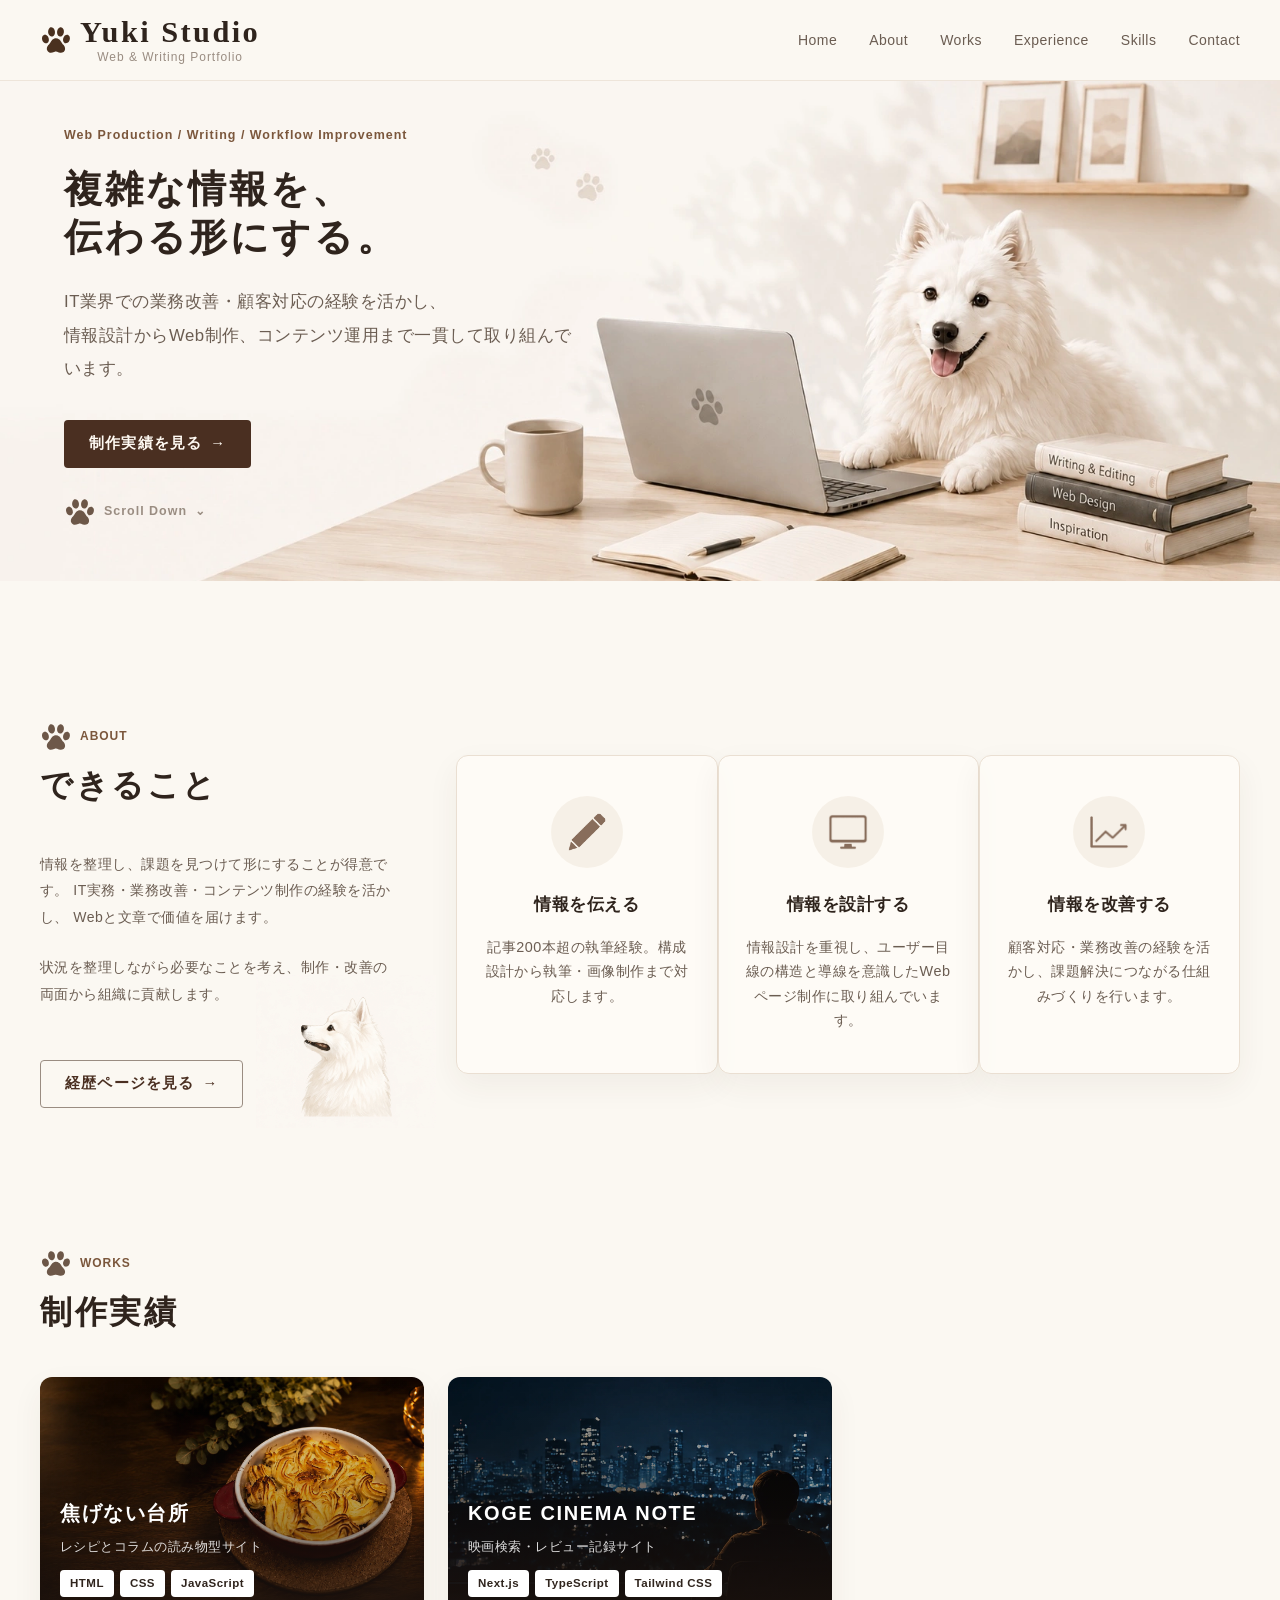
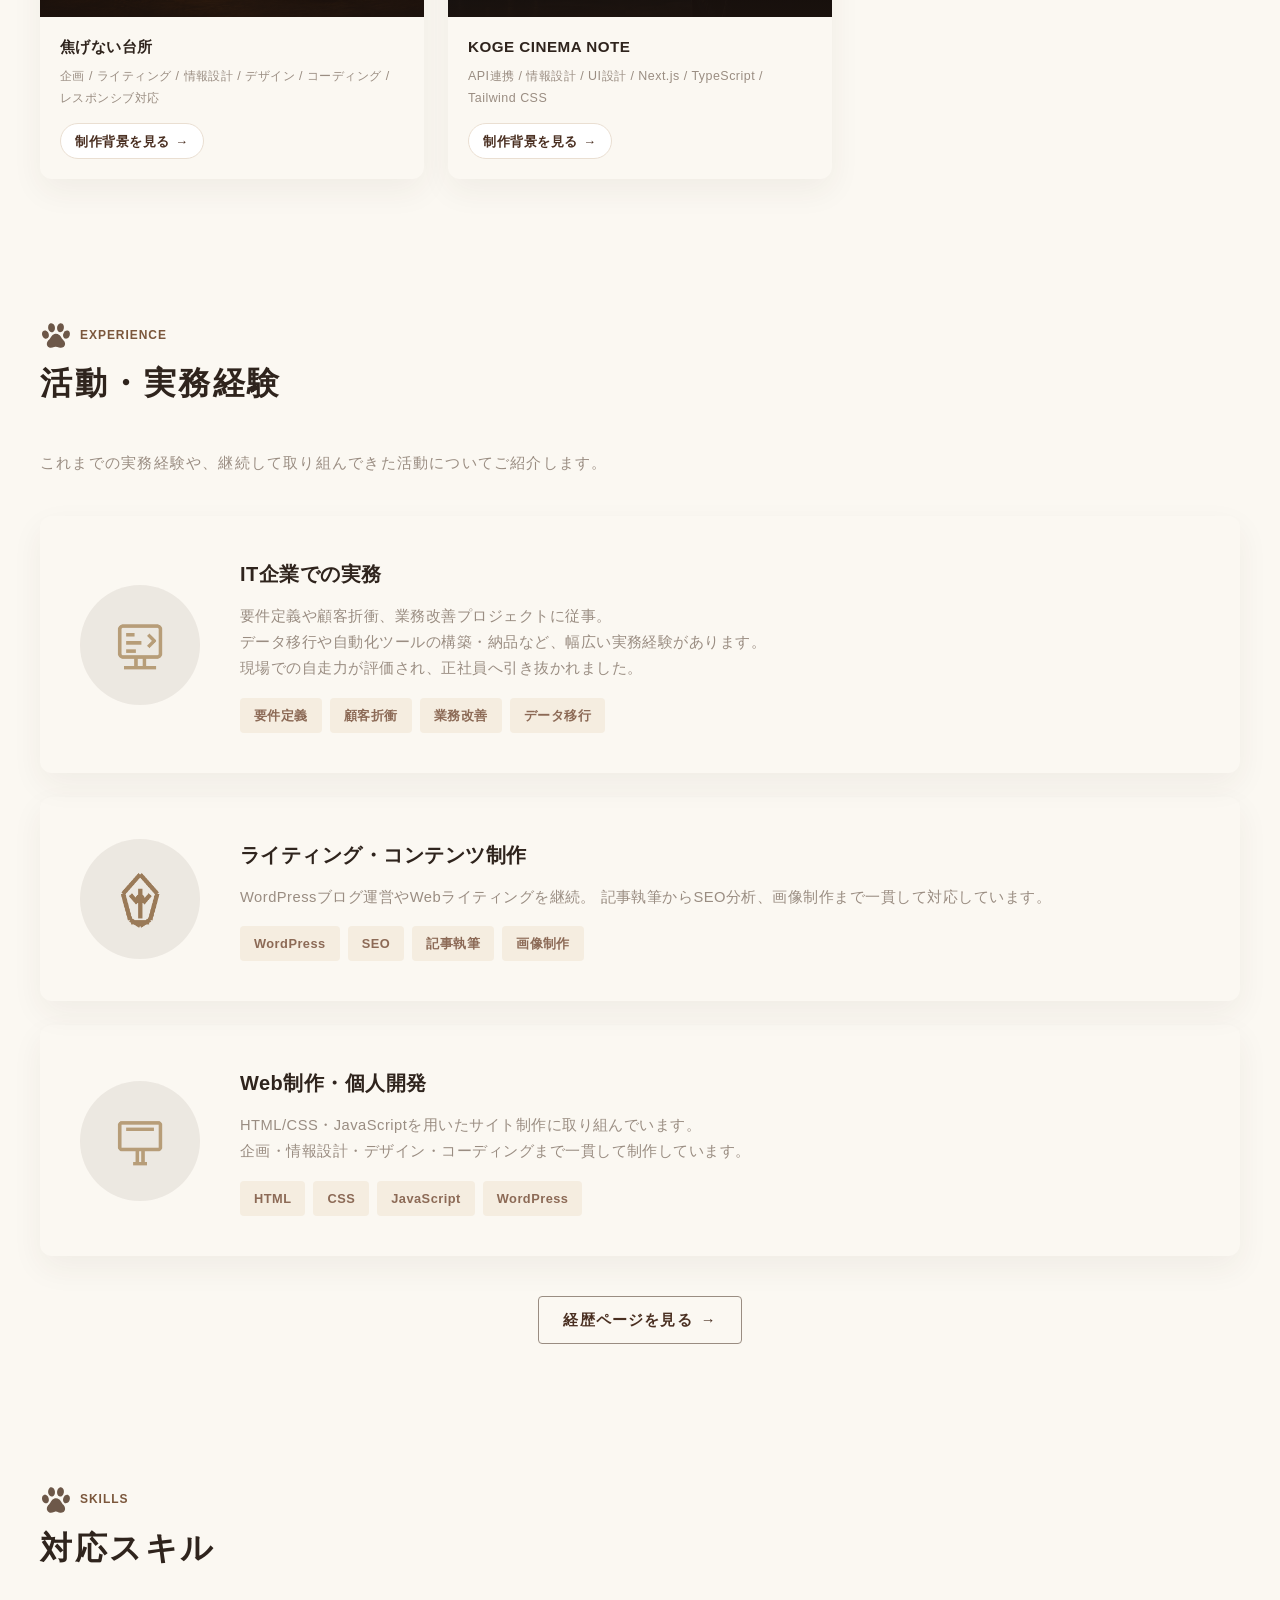
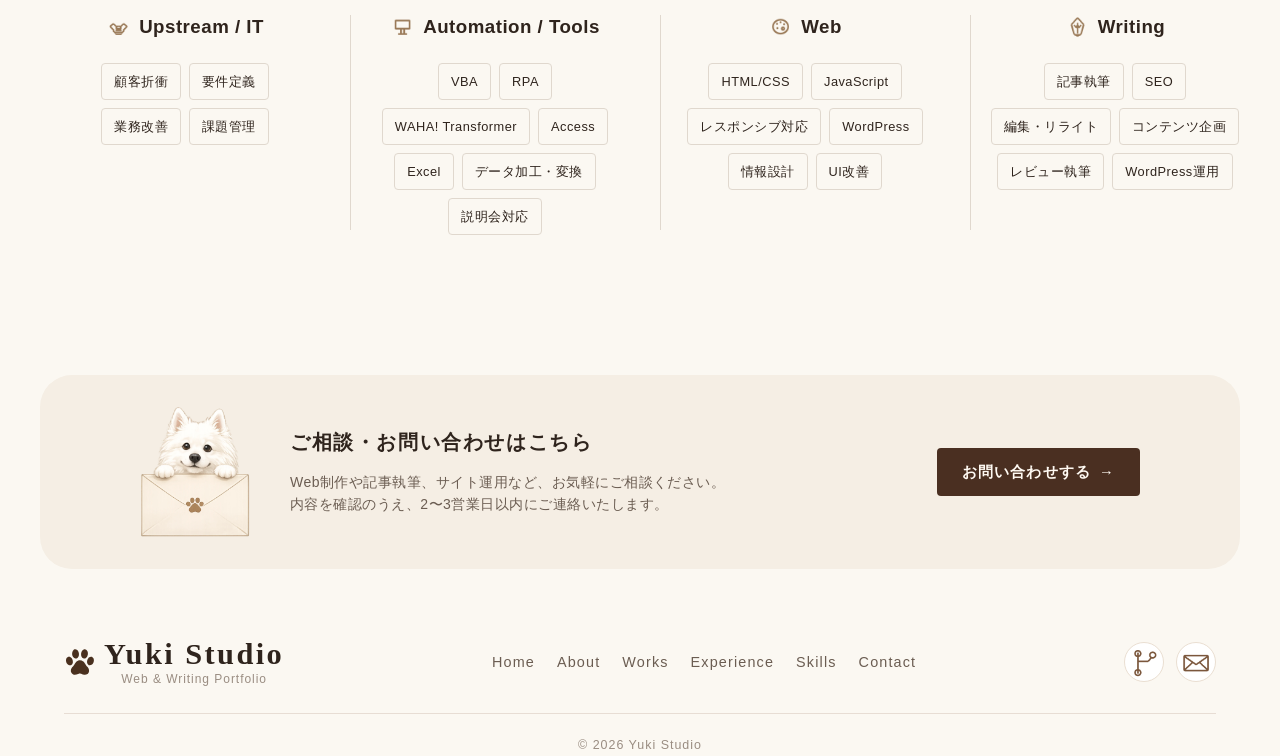
==== index.html @ 74f0d3c4 "Refactor common styles and responsive navigation" ====
<!DOCTYPE html>
<html lang="ja">

<head>
  <meta charset="UTF-8">
  <meta name="viewport" content="width=device-width, initial-scale=1.0">

  <title>Yuki Studio | Web & Writing Portfolio</title>
  <meta name="description" content="Yuki Studioは、IT実務経験を土台に、情報設計・文章作成・Web制作・運用まで対応するポートフォリオサイトです。">

  <link rel="stylesheet" href="css/common.css">
  <link rel="stylesheet" href="css/style.css">
</head>

<body>
  <header class="site-header">
    <div class="header-inner">
      <a href="#home" class="site-logo" aria-label="Yuki Studio トップへ">
        <img src="images/logo-paw.svg" alt="肉球のロゴ" class="logo-mark">
        <span class="logo-text">
          <span class="logo-main">Yuki Studio</span>
          <span class="logo-sub">Web &amp; Writing Portfolio</span>
        </span>
      </a>

      <button class="menu-toggle" type="button" aria-label="メニューを開く" aria-expanded="false" aria-controls="global-nav">
        <span></span>
        <span></span>
        <span></span>
      </button>

      <nav class="global-nav" id="global-nav" aria-label="グローバルナビゲーション">
        <ul class="nav-list">
          <li><a href="#home">Home</a></li>
          <li><a href="#about">About</a></li>
          <li><a href="#works">Works</a></li>
          <li><a href="#experience">Experience</a></li>
          <li><a href="#skills">Skills</a></li>
          <li><a href="#contact">Contact</a></li>
        </ul>
      </nav>
    </div>
  </header>

  <main>
    <section class="hero" id="home">
      <div class="hero-inner">
        <div class="hero-content">
          <p class="hero-label">Web Production / Writing / Workflow Improvement</p>

          <h1 class="hero-title">
            複雑な情報を、<br>
            伝わる形にする。
          </h1>

          <p class="hero-lead">
            IT業界での業務改善・顧客対応の経験を活かし、<br>
            情報設計からWeb制作、コンテンツ運用まで一貫して取り組んでいます。
          </p>

          <div class="hero-actions">
            <a href="#works" class="button button-primary">
              制作実績を見る
              <span aria-hidden="true">→</span>
            </a>
          </div>

          <a href="#about" class="scroll-link">
            <img src="images/logo-paw.svg" alt="" class="section-logo-mark">
            <span>Scroll Down</span>
            <span aria-hidden="true">⌄</span>
          </a>
        </div>

        <div class="hero-visual">
          <img src="images/hero-dog.webp" alt="白い犬とノートパソコン、本、マグカップが並ぶ制作室のイメージ">
        </div>
      </div>
    </section>

    <section class="section about-section" id="about">
      <div class="section-inner about-layout">
        <div class="section-heading">
          <div class="section-title-row">
            <div>
              <p class="section-label">
                <img src="images/logo-paw.svg" alt="" class="section-logo-mark">
                ABOUT
              </p>
              <h2>できること</h2>
            </div>
          </div>

          <p class="section-text">
            情報を整理し、課題を見つけて形にすることが得意です。
            IT実務・業務改善・コンテンツ制作の経験を活かし、
            Webと文章で価値を届けます。
          </p>
          <p class="section-text">
            状況を整理しながら必要なことを考え、制作・改善の両面から組織に貢献します。
          </p>

          <a href="career.html" class="button button-outline">
            経歴ページを見る
            <span aria-hidden="true">→</span>
          </a>

          <div class="about-dog">
            <img src="images/about-dog.webp" alt="白い犬のイラスト">
          </div>
        </div>

        <div class="service-list">
          <article class="service-card">
            <div class="service-icon" aria-hidden="true">
              <img src="images/icon-writing.webp" alt="" width="32" height="32">
            </div>
            <h3>情報を伝える</h3>
            <p>
              記事200本超の執筆経験。構成設計から執筆・画像制作まで対応します。
            </p>
          </article>

          <article class="service-card">
            <div class="service-icon" aria-hidden="true">
              <img src="images/icon-pc.webp" alt="">
            </div>
            <h3>情報を設計する</h3>
            <p>
              情報設計を重視し、ユーザー目線の構造と導線を意識したWebページ制作に取り組んでいます。
            </p>
          </article>

          <article class="service-card">
            <div class="service-icon" aria-hidden="true">
              <img src="images/icon-graph.webp" alt="">
            </div>
            <h3>情報を改善する</h3>
            <p>
              顧客対応・業務改善の経験を活かし、課題解決につながる仕組みづくりを行います。
            </p>
          </article>
        </div>
      </div>
    </section>

    <section class="section works-section" id="works">
      <div class="section-inner">
        <div class="section-title-row">
          <div>
            <p class="section-label">
              <img src="images/logo-paw.svg" alt="" class="section-logo-mark">
              WORKS
            </p>
            <h2>制作実績</h2>
          </div>
        </div>

        <div class="works-list">
          <article class="work-card work-card-featured">
            <a href="https://snow10-hub.github.io/kogenai-kitchen/index.html" class="work-image" target="_blank" rel="noopener noreferrer" aria-label="焦げない台所の公開サイトを見る">
              <img src="images/kogenai-kitchen.webp" alt="焦げない台所のサイト画面" width="640" height="380">
              <div class="work-image-text">
                <p class="work-title-on-image">焦げない台所</p>
                <p>レシピとコラムの読み物型サイト</p>
                <div class="work-tags">
                  <span>HTML</span>
                  <span>CSS</span>
                  <span>JavaScript</span>
                </div>
              </div>
            </a>

            <div class="work-body">
              <h3>焦げない台所</h3>
              <p>
                料理をテーマに、レシピ・コラム・プロフィールまで設計した読み物型サイトです。
                企画、文章作成、情報設計、デザイン、HTML/CSS/JavaScript実装まで一貫して制作しました。
              </p>
              <p class="work-meta">
                企画 / ライティング / 情報設計 / デザイン / コーディング / レスポンシブ対応
              </p>
              <div class="work-links">
                <a href="work-kogenai.html" class="work-link">
                  制作背景を見る
                  <span aria-hidden="true">→</span>
                </a>
              </div>
            </div>
          </article>

          <article class="work-card">
            <a href="https://koge-cinema-note-30aed1x6s-yuki-web-studio.vercel.app/" class="work-image" target="_blank" rel="noopener noreferrer" aria-label="KOGE CINEMA NOTEを見る">
              <img src="images/movie-site.webp" alt="KOGE CINEMA NOTEのサイト画面" width="640" height="380">
              <div class="work-image-text">
                <p class="work-title-on-image">KOGE CINEMA NOTE</p>
                <p>映画検索・レビュー記録サイト</p>
                <div class="work-tags">
                  <span>Next.js</span>
                  <span>TypeScript</span>
                  <span>Tailwind CSS</span>
                </div>
              </div>
            </a>

            <div class="work-body">
              <h3>KOGE CINEMA NOTE</h3>
              <p>
                TMDB APIを利用し、映画検索・詳細表示・お気に入り保存・レビュー記録ができる映画管理サイトです。
                検索体験や作品詳細ページの見やすさを意識し、Next.js / TypeScript / Tailwind CSSで制作しました。
              </p>
              <p class="work-meta">
                API連携 / 情報設計 / UI設計 / Next.js / TypeScript / Tailwind CSS
              </p>
              <div class="work-links">
                <a href="work-cinema.html" class="work-link" target="_blank" rel="noopener noreferrer">
                  制作背景を見る
                  <span aria-hidden="true">→</span>
                </a>
              </div>
            </div>
          </article>
        </div>
      </div>
    </section>

    <section class="section experience-section" id="experience">
      <div class="section-inner">
        <div class="section-title-row">
          <div>
            <p class="section-label">
              <img src="images/logo-paw.svg" alt="" class="section-logo-mark">
              EXPERIENCE
            </p>
            <h2>活動・実務経験</h2>
          </div>
        </div>

        <p class="section-lead">これまでの実務経験や、継続して取り組んできた活動についてご紹介します。</p>

        <div class="experience-list">
          <article class="experience-card">
            <div class="experience-icon-wrap">
              <img src="images/icon-company.webp" alt="IT企業のアイコン" class="experience-icon">
            </div>

            <div class="experience-body">
              <h3>IT企業での実務</h3>
              <p>
                要件定義や顧客折衝、業務改善プロジェクトに従事。<br>
                データ移行や自動化ツールの構築・納品など、幅広い実務経験があります。<br>
                現場での自走力が評価され、正社員へ引き抜かれました。
              </p>
              <div class="experience-tags">
                <span>要件定義</span>
                <span>顧客折衝</span>
                <span>業務改善</span>
                <span>データ移行</span>
              </div>
            </div>
          </article>

          <article class="experience-card">
            <div class="experience-icon-wrap">
              <img src="images/pen-nib-icon.webp" alt="ライティングのアイコン" class="experience-icon">
            </div>

            <div class="experience-body">
              <h3>ライティング・コンテンツ制作</h3>
              <p>
                WordPressブログ運営やWebライティングを継続。
                記事執筆からSEO分析、画像制作まで一貫して対応しています。
              </p>
              <div class="experience-tags">
                <span>WordPress</span>
                <span>SEO</span>
                <span>記事執筆</span>
                <span>画像制作</span>
              </div>
            </div>
          </article>

          <article class="experience-card">
            <div class="experience-icon-wrap">
              <img src="images/pc-icon.webp" alt="PCのアイコン" class="experience-icon">
            </div>

            <div class="experience-body">
              <h3>Web制作・個人開発</h3>
              <p>
                HTML/CSS・JavaScriptを用いたサイト制作に取り組んでいます。<br>
                企画・情報設計・デザイン・コーディングまで一貫して制作しています。
              </p>
              <div class="experience-tags">
                <span>HTML</span>
                <span>CSS</span>
                <span>JavaScript</span>
                <span>WordPress</span>
              </div>
            </div>
          </article>
        </div>

        <div class="experience-link">
          <a href="career.html" class="button button-outline">
            経歴ページを見る
            <span aria-hidden="true">→</span>
          </a>
        </div>
      </div>
    </section>

    <section class="section skills-section" id="skills">
      <div class="section-inner">
        <p class="section-label">
          <img src="images/logo-paw.svg" alt="" class="section-logo-mark">
          SKILLS
        </p>

        <h2>対応スキル</h2>

        <div class="skill-groups">
          <section class="skill-group">
            <h3>
              <img src="images/handshake-icon.webp" alt="" class="skill-group-icon">
              Upstream / IT
            </h3>
            <div class="skill-tags">
              <span>顧客折衝</span>
              <span>要件定義</span>
              <span>業務改善</span>
              <span>課題管理</span>
            </div>
          </section>

          <section class="skill-group">
            <h3>
              <img src="images/it-icon.webp" alt="" class="skill-group-icon">
              Automation / Tools
            </h3>
            <div class="skill-tags">
              <span>VBA</span>
              <span>RPA</span>
              <span>WAHA! Transformer</span>
              <span>Access</span>
              <span>Excel</span>
              <span>データ加工・変換</span>
              <span>説明会対応</span>
            </div>
          </section>

          <section class="skill-group">
            <h3>
              <img src="images/palette-icon.webp" alt="" class="skill-group-icon">
              Web
            </h3>
            <div class="skill-tags">
              <span>HTML/CSS</span>
              <span>JavaScript</span>
              <span>レスポンシブ対応</span>
              <span>WordPress</span>
              <span>情報設計</span>
              <span>UI改善</span>
            </div>
          </section>

          <section class="skill-group">
            <h3>
              <img src="images/pen-nib-icon.webp" alt="" class="skill-group-icon">
              Writing
            </h3>
            <div class="skill-tags">
              <span>記事執筆</span>
              <span>SEO</span>
              <span>編集・リライト</span>
              <span>コンテンツ企画</span>
              <span>レビュー執筆</span>
              <span>WordPress運用</span>
            </div>
          </section>
        </div>
      </div>
    </section>

    <section class="section contact-section" id="contact">
      <div class="section-inner">
        <div class="contact-pill">
          <div class="contact-dog">
            <img src="images/contact-dog.webp" alt="白い犬のイラスト">
          </div>

          <div class="contact-content">
            <div class="contact-text">
              <h2>ご相談・お問い合わせはこちら</h2>
              <p>
                Web制作や記事執筆、サイト運用など、お気軽にご相談ください。<br>
                内容を確認のうえ、2〜3営業日以内にご連絡いたします。
              </p>
            </div>

            <div class="contact-action">
              <a href="contact.html" class="button button-primary">
                お問い合わせする
                <span aria-hidden="true">→</span>
              </a>
            </div>
          </div>
        </div>
      </div>
    </section>
  </main>

  <footer class="site-footer">
    <div class="footer-inner">
      <div class="footer-main">
        <a href="#home" class="site-logo footer-logo" aria-label="Yuki Studio トップへ">
          <img src="images/logo-paw.svg" alt="肉球のロゴ" class="logo-mark">
          <span class="logo-text">
            <span class="logo-main">Yuki Studio</span>
            <span class="logo-sub">Web &amp; Writing Portfolio</span>
          </span>
        </a>

        <nav class="footer-nav" aria-label="フッターナビゲーション">
          <ul>
            <li><a href="#home">Home</a></li>
            <li><a href="#about">About</a></li>
            <li><a href="#works">Works</a></li>
            <li><a href="#experience">Experience</a></li>
            <li><a href="#skills">Skills</a></li>
            <li><a href="contact.html">Contact</a></li>
          </ul>
        </nav>

        <div class="footer-sns" aria-label="SNS・連絡先">
          <a href="https://github.com/snow10-hub" aria-label="GitHub" target="_blank" rel="noopener noreferrer">
            <img src="images/github-repo-icon.webp" alt="GitHub">
          </a>

          <a href="mailto:nishimura064@gmail.com" aria-label="メール">
            <img src="images/mail-icon.webp" alt="メール">
          </a>
        </div>
      </div>

      <div class="footer-copy">
        <p class="copyright">© 2026 Yuki Studio</p>
      </div>
    </div>
  </footer>

  <script src="js/main.js"></script>
</body>

</html>
---- css/common.css ----
/* =========================
  common.css
  Base / Variables / Header / Footer / Components
========================= */

/* ---------- CSS Variables ---------- */
:root {
    color-scheme: light;

    /* Colors */
    --color-bg: #fbf8f2;
    --color-bg-soft: #f5eee4;
    --color-surface: #ffffff;

    --color-text: #2f241d;
    --color-text-soft: #6b5d52;
    --color-text-light: #9a8d82;

    --color-main: #7b573c;
    --color-main-dark: #4a2f21;
    --color-accent: #9a7a58;

    --color-border: #eadfd2;
    --color-shadow: rgba(72, 48, 32, 0.08);

    /* Layout */
    --container-width: 1200px;
    --page-padding-pc: 24px;
    --page-padding-tablet: 32px;
    --page-padding-sp: 16px;

    /* Spacing */
    --section-space-pc: 70px;
    --section-space-sp: 64px;

    --space-xs: 8px;
    --space-sm: 12px;
    --space-md: 16px;
    --space-lg: 24px;
    --space-xl: 32px;
    --space-2xl: 48px;
    --space-3xl: 64px;

    --block-space: 22px;
    --grid-gap: 24px;
    --card-padding: 28px;

    /* Radius */
    --radius-sm: 12px;
    --radius-md: 20px;
    --radius-lg: 32px;
    --radius-pill: 999px;

    /* Typography */
    --font-base: "Hiragino Sans", "Yu Gothic", "YuGothic", "Noto Sans JP", sans-serif;
    --font-logo: "Hiragino Mincho ProN", "Yu Mincho", "YuMincho", "Noto Serif JP", serif;
    --font-en: Georgia, "Times New Roman", serif;

    --text-xs: 0.75rem;
    --text-sm: 0.875rem;
    --text-base: 1rem;
    --text-md: 1.05rem;
    --text-lg: 1.25rem;
    --text-xl: 1.5rem;
    --text-2xl: 2rem;
    --text-3xl: 2.6rem;

    --line-height-base: 1.8;
    --line-height-heading: 1.4;

    --tracking-wide: 0.08em;

    /* Effects */
    --shadow-soft: 0 18px 48px var(--color-shadow);
    --shadow-card: 0 12px 32px rgba(72, 48, 32, 0.06);
    --transition: 0.25s ease;

    /* Header */
    --header-height: 80px;
    --nav-gap: var(--space-xl);
    --header-blur: blur(14px);
}

/* ---------- Reset / Base ---------- */
*,
*::before,
*::after {
    box-sizing: border-box;
}

html {
    scroll-behavior: smooth;
    background: var(--color-bg);
}

body {
    margin: 0;
    min-width: 320px;
    background: var(--color-bg);
    color: var(--color-text);
    font-family: var(--font-base);
    font-size: var(--text-base);
    line-height: var(--line-height-base);
    letter-spacing: 0.03em;
    -webkit-text-size-adjust: 100%;
}

::selection {
    background: #e8d2bd;
    color: var(--color-text);
}

img,
svg {
    max-width: 100%;
    height: auto;
    vertical-align: bottom;
}

img {
    display: block;
}

a {
    color: inherit;
    text-decoration: none;
}

button,
input,
textarea,
select {
    font: inherit;
    color: inherit;
}

ul,
ol {
    margin: 0;
    padding: 0;
}

li {
    list-style: none;
}

p,
h1,
h2,
h3,
h4,
h5,
h6 {
    margin: 0;
}

/* ---------- Common Layout ---------- */
.site-header,
.section,
.site-footer {
    padding-inline: var(--page-padding-pc);
}

.header-inner,
.section-inner,
.footer-inner {
    width: min(100%, var(--container-width));
    margin-inline: auto;
}

.section {
    padding-block: var(--section-space-pc);
}

.section-title-row {
    display: flex;
    align-items: flex-end;
    justify-content: space-between;
    gap: var(--space-lg);
    margin-bottom: var(--block-space);
}

.section-label {
    display: inline-flex;
    align-items: center;
    gap: var(--space-xs);
    margin-bottom: var(--space-sm);
    color: var(--color-main);
    font-size: var(--text-xs);
    font-weight: 700;
    letter-spacing: var(--tracking-wide);
}

.section h2 {
    margin-bottom: var(--block-space);
    color: var(--color-text);
    font-family: var(--font-logo);
    font-size: clamp(1.4rem, 2.5vw, 2.1rem);
    line-height: 1.3;
    letter-spacing: var(--tracking-wide);
}

.section-text {
    position: relative;
    z-index: 1;
    margin-bottom: var(--space-lg);
    color: var(--color-text-soft);
    font-size: var(--text-sm);
    line-height: 1.9;
}

.section-text+.section-text {
    margin-top: var(--space-md);
}

/* ---------- Buttons / Links ---------- */
.button {
    display: inline-flex;
    align-items: center;
    justify-content: center;
    gap: var(--space-xs);
    min-height: 48px;
    padding-inline: var(--space-lg);
    border: 1px solid transparent;
    border-radius: 4px;
    color: inherit;
    font-size: 0.92rem;
    font-weight: 700;
    letter-spacing: var(--tracking-wide);
    transition:
        transform var(--transition),
        box-shadow var(--transition),
        background-color var(--transition),
        color var(--transition),
        border-color var(--transition);
}

.button:hover {
    transform: translateY(-3px);
}

.button-primary {
    background: var(--color-main-dark);
    color: #fffaf3;
    box-shadow: var(--color-shadow);
}

.button-primary:hover {
    background: var(--color-main);
}

.button-outline {
    border-color: var(--color-text-light);
    background: var(----color-surface);
    color: var(--color-main-dark);
}

.button-outline:hover {
    border-color: var(--color-main);
    background: var(--color-surface);
}

.text-link {
    display: inline-flex;
    align-items: center;
    gap: var(--space-xs);
    color: var(--color-main);
    font-size: var(--text-sm);
    font-weight: 700;
}

.text-link:hover {
    color: var(--color-main-dark);
}

/* ---------- Header ---------- */
.site-header {
    position: sticky;
    top: 0;
    z-index: 100;
    min-height: var(--header-height);
    background: rgba(251, 248, 242, 0.9);
    border-bottom: 1px solid rgba(234, 223, 210, 0.75);
    backdrop-filter: var(--header-blur);
}

.header-inner {
    display: flex;
    align-items: center;
    justify-content: space-between;
    gap: var(--space-xl);
    min-height: var(--header-height);
}

.site-logo {
    display: inline-flex;
    align-items: center;
    flex-shrink: 0;
    gap: var(--space-xs);
}

.logo-mark {
    flex-shrink: 0;
    width: var(--space-xl);
    height: var(--space-xl);
    object-fit: contain;
}

.logo-text {
    display: flex;
    flex-direction: column;
    align-items: center;
    gap: 3px;
    line-height: 1;
}

.logo-main {
    color: var(--color-text);
    font-family: var(--font-logo);
    font-size: 1.9rem;
    font-weight: 700;
    letter-spacing: var(--tracking-wide);
}

.logo-sub {
    color: var(--color-text-light);
    font-family: var(--font-base);
    font-size: var(--text-xs);
    font-weight: 500;
    letter-spacing: var(--tracking-wide);
}

.global-nav {
    display: flex;
    align-items: center;
}

.nav-list {
    display: flex;
    align-items: center;
    gap: var(--nav-gap);
}

.nav-list a {
    position: relative;
    color: var(--color-text-soft);
    font-size: var(--text-sm);
    font-weight: 500;
    transition: color var(--transition);
}

.nav-list a::after {
    content: "";
    position: absolute;
    left: 0;
    bottom: -7px;
    width: 100%;
    height: 2px;
    border-radius: var(--radius-pill);
    background: var(--color-main);
    transform: scaleX(0);
    transform-origin: right;
    transition: transform var(--transition);
}

.nav-list a:hover {
    color: var(--color-main-dark);
}

.nav-list a:hover::after {
    transform: scaleX(1);
    transform-origin: left;
}

.menu-toggle {
    display: none;
}

/* ---------- Footer ---------- */
.footer-inner {
    width: min(100%, var(--container-width));
    margin-inline: auto;
    padding-inline: var(--page-padding-pc);
}

.footer-main {
    display: flex;
    align-items: center;
    justify-content: space-between;
    gap: var(--space-xl);
}

.footer-logo {
    flex-shrink: 0;
}

.footer-nav ul {
    display: flex;
    align-items: center;
    gap: var(--block-space);
}

.footer-nav a {
    color: var(--color-text-soft);
    font-size: 0.9rem;
    font-weight: 400;
    letter-spacing: var(--tracking-wide);
    transition: color var(--transition);
}

.footer-nav a:hover {
    color: var(--color-main-dark);
}

.footer-sns {
    display: flex;
    align-items: center;
    gap: var(--space-sm);
}

.footer-sns a {
    display: grid;
    place-items: center;
    width: 40px;
    height: 40px;
    border: 1px solid var(--color-border);
    border-radius: 50%;
    background: var(--color-surface);
    transition:
        transform var(--transition),
        background-color var(--transition);
}

.footer-sns img {
    width: 40px;
    height: 40px;
    object-fit: contain;
}

.footer-sns a:hover {
    transform: translateY(-2px);
    background: var(--color-bg-soft);
}

.footer-copy {
    margin-top: 28px;
    padding-top: 20px;
    border-top: 1px solid rgba(125, 84, 56, 0.16);
    text-align: center;
}

.copyright {
    color: var(--color-text-light);
    font-size: 0.78rem;
    letter-spacing: var(--tracking-wide);
}

/* ---------- Contact ---------- */
.contact-pill {
    display: flex;
    align-items: center;
    gap: clamp(var(--space-lg), 5vw, 40px);
    padding: var(--space-xl) 100px;
    border-radius: var(--radius-lg);
    background: var(--color-bg-soft);
}

.contact-dog {
    flex-shrink: 0;
    width: 110px;
}

.contact-content {
    display: flex;
    align-items: center;
    flex: 1;
    gap: clamp(var(--space-lg), 4vw, 40px);
}

.contact-text {
    flex: 1;
}

.contact-text h2 {
    margin-bottom: var(--space-md);
    font-size: var(--text-lg);
}

.contact-text p {
    color: var(--color-text-soft);
    font-size: var(--text-sm);
    line-height: 1.6;
}

.contact-action {
    flex-shrink: 0;
}

/* ---------- Utility ---------- */
.visually-hidden {
    position: absolute;
    width: 1px;
    height: 1px;
    margin: -1px;
    padding: 0;
    overflow: hidden;
    clip: rect(0 0 0 0);
    white-space: nowrap;
    border: 0;
}

.section-logo-mark {
    width: 32px;
    height: 32px;
    object-fit: contain;
    flex-shrink: 0;
    opacity: .8;
}

/* ---------- Responsive ---------- */

@media (max-width: 1024px) {
    .contact-pill {
        display: grid;
        grid-template-columns: 180px 1fr;
        gap: calc(var(--space-xl) + 4px);
        padding: var(--space-2xl) calc(var(--space-2xl) + var(--space-xs));
    }

    .contact-dog {
        justify-self: center;
        width: 120px;
    }

    .contact-content {
        display: flex;
        flex-direction: column;
        align-items: flex-start;
        gap: var(--space-lg);
    }

    .contact-action {
        width: 100%;
    }

    .contact-action .button {
        width: 100%;
        max-width: 250px;
    }

    .footer-inner {
        padding: 0 var(--page-padding-tablet);
    }

    .footer-main {
        flex-direction: column;
        align-items: center;
        gap: 24px;
        text-align: center;
    }

    .footer-nav ul {
        justify-content: center;
        flex-wrap: wrap;
        gap: 14px 22px;
    }

    .footer-sns {
        justify-content: center;
    }
}

@media (max-width: 767px) {
    body {
        font-size: 15px;
    }

    .site-header,
    .section,
    .site-footer {
        padding-inline: var(--page-padding-sp);
    }

    .section {
        padding-block: var(--section-space-sp);
    }

    .site-header,
    .header-inner {
        min-height: 60px;
    }

    .header-inner {
        gap: var(--space-md);
    }

    .site-logo {
        gap: var(--space-xs);
    }

    .logo-mark,
    .section-logo-mark {
        width: var(--space-xl);
        height: var(--space-xl);
    }

    .logo-text {
        gap: .2rem;
    }

    .logo-main {
        font-size: 1.6rem;
    }

    .logo-sub {
        font-size: .67rem;
    }

    .menu-toggle {
        position: relative;
        z-index: 1001;
        display: flex;
        flex-direction: column;
        align-items: center;
        justify-content: center;
        gap: 6px;
        width: 40px;
        height: 40px;
        padding: 0;
        border: 1px solid var(--color-border);
        border-radius: 50%;
        background: var(--color-surface);
        cursor: pointer;
    }

    .menu-toggle span {
        display: block;
        width: 15px;
        height: 1px;
        border-radius: var(--radius-pill);
        background: var(--color-main-dark);
        transition:
            transform var(--transition),
            opacity var(--transition);
    }

    .menu-toggle.is-open span:nth-child(1) {
        transform: translateY(7px) rotate(45deg);
    }

    .menu-toggle.is-open span:nth-child(2) {
        opacity: 0;
    }

    .menu-toggle.is-open span:nth-child(3) {
        transform: translateY(-7px) rotate(-45deg);
    }

    .global-nav {
        display: block;
        position: fixed;
        top: calc(60px + var(--space-sm));
        left: var(--page-padding-sp);
        right: var(--page-padding-sp);
        z-index: 1000;
        padding: var(--space-lg);
        border: 1px solid var(--color-border);
        border-radius: var(--radius-md);
        background: rgba(255, 253, 248, 0.96);
        box-shadow: var(--shadow-soft);
        opacity: 0;
        visibility: hidden;
        transform: translateY(-12px);
        transition:
            opacity var(--transition),
            visibility var(--transition),
            transform var(--transition);
    }

    .global-nav.is-open {
        opacity: 1;
        visibility: visible;
        transform: translateY(0);
    }

    .nav-list {
        display: grid;
        width: 100%;
        gap: var(--space-xs);
    }

    .nav-list li {
        width: 100%;
    }

    .nav-list a {
        display: flex;
        align-items: center;
        width: 100%;
        min-height: 48px;
        padding-inline: var(--space-md);
        border-radius: var(--radius-sm);
        color: var(--color-text-soft);
        font-size: 0.95rem;
    }

    .nav-list a::after {
        display: none;
    }

    .nav-list a:hover {
        color: var(--color-main-dark);
        background: var(--color-bg-soft);
    }

    .site-footer {
        padding-top: 36px;
        padding-bottom: var(--space-xl);
    }

    .footer-inner {
        padding-inline: var(--page-padding-sp);
    }

    .footer-main {
        gap: var(--block-space);
    }

    .footer-logo {
        justify-content: center;
    }

    .footer-nav ul {
        gap: var(--space-sm) 18px;
    }

    .footer-nav a {
        font-size: 0.82rem;
    }

    .footer-sns a {
        width: 38px;
        height: 38px;
    }

    .footer-sns img {
        width: 22px;
        height: 22px;
    }

    .contact-pill {
        display: flex;
        flex-direction: column;
        gap: 20px;
        padding: 36px var(--space-lg);
        text-align: center;
    }

    .contact-dog {
        width: 90px;
    }

}
---- css/style.css ----
/* =========================
  Hero
========================= */

.hero {
    padding: 0;
    margin-bottom: var(--section-space-pc);
    width: 100vw;
    margin-left: calc(50% - 50vw);
    margin-right: calc(50% - 50vw);
    position: relative;
}

.hero-inner {
    width: min(100%, var(--container-width));
    margin: 0 auto;
    display: flex;
    align-items: center;
    height: 500px;
    padding: 0 var(--page-padding-pc);
}

.hero-visual {
    position: absolute;
    inset: 0;
}

.hero-visual img {
    width: 100%;
    height: 100%;
    object-fit: cover;
    object-position: right center;
}

.hero-content {
    position: relative;
    z-index: 1;
    width: min(520px, 100%);
}

.hero-content h1 {
    font-size: clamp(1.5rem, 3vw, 3rem);
}

.hero-label {
    margin-bottom: 18px;
    color: var(--color-main);
    font-size: 0.78rem;
    font-weight: 700;
    letter-spacing: var(--tracking-wide);
}

.hero-title {
    color: var(--color-text);
    font-family: var(--font-logo);
    font-size: clamp(2rem, 4vw, 3.5rem);
    font-weight: 700;
    line-height: 1.25;
    letter-spacing: var(--tracking-wide);
}

.hero-lead {
    margin-top: 24px;
    color: var(--color-text-soft);
    font-size: 1.05rem;
    line-height: 2;
}

.hero-actions {
    margin-top: 34px;
}

.scroll-link {
    display: inline-flex;
    align-items: center;
    gap: 8px;
    margin-top: 28px;
    color: var(--color-text-light);
    font-size: 0.78rem;
    font-weight: 700;
    letter-spacing: var(--tracking-wide);
}

.scroll-icon {
    width: 18px;
    height: 18px;
    object-fit: contain;
}

/* =========================
  About
========================= */

.about-layout {
    display: grid;
    /* 💡【大修正】比率を「0.9fr 1.4fr」から「1fr 2.2fr」に変更！
       左の文字エリアをシュッと引き締め、右のカードエリアをドカンと主役にする */
    grid-template-columns: 1fr 2.2fr;
    align-items: center;
    gap: 60px;
    /* 💡左と右の間のすき間を、少しだけ広げて開放感を出す */
}

.section-heading {
    position: relative;
}

.section-text {
    z-index: 3;
}

.section-heading .button {
    position: relative;
    z-index: 2;
    margin-top: 28px;
}

.about-dog {
    z-index: 1;
    pointer-events: none;
    position: absolute;
    bottom: -20px;
    right: -40px;
    width: 180px;
    margin: 0;
}

.service-list {
    display: grid;
    grid-template-columns: repeat(3, 1fr);
    gap: var(--card-gap);
}

.service-card {
    padding: 40px 24px;
    border: 1px solid var(--color-border);
    border-radius: var(--radius-sm);
    background: rgba(255, 253, 248, 0.78);
    box-shadow: var(--shadow-card);
    text-align: center;
}

.service-icon {
    display: grid;
    place-items: center;
    width: 72px;
    height: 72px;
    margin: 0 auto 24px;
    border-radius: 50%;
    background: var(--color-bg-soft);
    opacity: .8;
}

.service-icon img {
    width: 40px;
    height: 40px;
    object-fit: contain;
}

.service-card h3 {
    margin-bottom: 16px;
    color: var(--color-text);
    font-size: 1.05rem;
    line-height: 1.6;
}

.service-card p {
    color: var(--color-text-soft);
    font-size: 0.9rem;
    line-height: 1.7;
    text-align: center;
}

/* =========================
  Works
========================= */
.works-list {
    display: grid;
    /* 💡画像通りの3カラム（3つ並び）の土台を作る */
    grid-template-columns: repeat(3, 1fr);
    gap: 24px;
    /* カード同士のすき間 */
}

.work-card {
    background: var(--color-surface-strong);
    border-radius: var(--radius-sm);
    overflow: hidden;
    box-shadow: var(--shadow-card);
    transition: transform var(--transition), box-shadow var(--transition);
}

/* 💡ホバーした時に、カードが上にふわっと浮き上がるオシャレ演出 */
.work-card:hover {
    transform: translateY(-4px);
    box-shadow: var(--shadow-soft);
}

/* 画像エリア（ここを基準にして文字を画像の上に浮かせる） */
.work-image {
    position: relative;
    display: block;
    width: 100%;
    /* 💡追加 */
    aspect-ratio: 16 / 10;
    /* 画像の比率を綺麗に固定 */
    overflow: hidden;
}

.work-image img {
    width: 100%;
    height: 100%;
    object-fit: cover;
    transition: transform var(--transition);
}

/* 💡ホバーした時に、画像だけが奥にじわっと拡大する高級感のあるエフェクト */
.work-card:hover .work-image img {
    transform: scale(1.04);
}

/* 【最重要】画像の上に載る文字エリア（下から上に暗くなるグラデーション） */
.work-image-text {
    position: absolute;
    inset: 0;
    /* 下側にしっかり暗いマスクを敷いて、白い文字をハッキリ見せる */
    background: linear-gradient(to top,
            rgba(30, 20, 15, 0.85) 0%,
            rgba(30, 20, 15, 0.3) 50%,
            rgba(30, 20, 15, 0) 100%);
    padding: 24px 20px 20px;
    display: flex;
    flex-direction: column;
    justify-content: flex-end;
    /* 文字を画像の「左下」に密着させる */
    color: #ffffff;
}

.work-title-on-image {
    font-size: 1.25rem;
    font-weight: 700;
    letter-spacing: var(--tracking-wide);
    margin-bottom: 4px;
}

.work-image-text p:not(.work-title-on-image) {
    font-size: 0.8rem;
    opacity: 0.85;
    margin-bottom: 12px;
}

/* タグ（HTML / CSS / JavaScript）のスタイリング */
.work-tags {
    display: flex;
    flex-wrap: wrap;
    gap: 6px;
}

.work-tags span {
    background: #ffffff;
    color: var(--color-text);
    font-size: 0.72rem;
    font-weight: 700;
    padding: 3px 10px;
    border-radius: 4px;
}

/* カード下部のテキストエリア（2行のスッキリ配置） */
.work-body {
    padding: 16px 20px 20px;
}

.work-body h3 {
    font-size: 0.95rem;
    color: var(--color-text);
    margin-bottom: 4px;
    font-weight: 700;
}

.work-meta {
    font-size: 0.78rem;
    color: var(--color-text-light);
}

/* 💡デザイン画像には「長い説明文」が載っていないので、
   HTML側の長文をCSSで自動的に非表示にしてデザインを完コピするお守り */
.work-body p:not(.work-meta) {
    display: none;
}

.work-links {
    margin-top: 14px;
}

.work-link {
    display: inline-flex;
    align-items: center;
    justify-content: center;
    gap: 6px;
    min-height: 36px;
    padding: 0 14px;
    border: 1px solid var(--color-border);
    border-radius: var(--radius-pill);
    background: var(--color-surface);
    color: var(--color-main-dark);
    font-size: 0.8rem;
    font-weight: 700;
    letter-spacing: 0.04em;
}

.work-link:hover {
    border-color: var(--color-main);
    background: var(--color-bg-soft);
}

/* =========================
  Experience (活動・実務経験)
========================= */
/* タイトル下のリード文 */
.section-lead {
    font-size: 0.95rem;
    color: var(--color-text-light);
    margin-bottom: 40px;
    /* 見出しとカードの間の心地いい距離 */
    letter-spacing: var(--tracking-wide);
}

.experience-list {
    display: flex;
    flex-direction: column;
    gap: 24px;
    /* カード同士の間隔 */
}

/* カード全体の土台 */
.experience-card {
    background: var(--color-surface-strong);
    border-radius: var(--radius-sm);
    padding: 40px;
    box-shadow: var(--shadow-card);
    display: flex;
    gap: 40px;
    /* 左のアイコンと右の文章の間のすき間 */
    align-items: center;
    /* 縦方向を中央揃えに */
    position: relative;
    /* 右下の肉球の基準点 */
    overflow: hidden;
    transition: transform var(--transition), box-shadow var(--transition);
}

.experience-card:hover {
    transform: translateY(-2px);
    box-shadow: var(--shadow-soft);
}

/* 左側：丸いアイコン背景 */
.experience-icon-wrap {
    width: 120px;
    height: 120px;
    background: var(--color-shadow);
    /* 優しい薄ベージュ */
    border-radius: 50%;
    display: flex;
    align-items: center;
    justify-content: center;
    flex-shrink: 0;
    /* 横幅が絶対に潰れないように固定 */
}

.experience-icon {
    width: 70px;
    height: 70px;
    object-fit: contain;
}

/* 右側：文章エリア */
.experience-body {
    flex: 1;
}

.experience-body h3 {
    font-size: 1.25rem;
    color: var(--color-text);
    font-weight: 700;
    margin-bottom: 12px;
}

.experience-body p {
    font-size: 0.92rem;
    color: var(--color-text-light);
    line-height: 1.75;
    margin-bottom: 16px;
}

/* 下部：デザイン図通りの可愛いタグ */
.experience-tags {
    display: flex;
    flex-wrap: wrap;
    gap: 8px;
}

.experience-tags span {
    background: #f5ede0;
    /* アイコン背景と同じ薄ベージュ */
    color: #8c6a56;
    /* セクションのラベルと同じ上品な茶色 */
    font-size: 0.8rem;
    font-weight: 700;
    padding: 6px 14px;
    border-radius: 4px;
}

.experience-link {
    margin-top: 40px;
    text-align: center;
}

/* =========================
  Skills (対応スキル)
========================= */
/* グループ全体を横並びにする */
.skill-groups {
    display: flex;
    justify-content: space-between;
    gap: 40px;
    margin-top: 40px;
}

.skill-group {
    flex: 1;
    position: relative;
    padding-left: 20px;
}

.skill-group-icon {
    width: 25px;
    height: 25px;
    margin-right: 8px;
    /* アイコンと文字の間のすき間 */
    object-fit: contain;
}

/* 💡【重要】グループの間の「縦線」を引く */
.skill-group:not(:first-child)::before {
    content: "";
    position: absolute;
    left: 0;
    top: 5px;
    bottom: 5px;
    width: 1px;
    background: #e0d8ce;
    /* 薄いグレーのライン */
}

/* グループ見出し */
.skill-group h3 {
    font-weight: 600;
    margin-bottom: 20px;
    display: flex;
    align-items: center;
    justify-content: center;
    color: var(--color-text);
}

/* タグのデザイン */
.skill-tags {
    display: flex;
    justify-content: center;
    flex-wrap: wrap;
    gap: 8px;
}

.skill-tags span {
    font-size: 0.8rem;
    padding: 6px 12px;
    border: 1px solid #e0d8ce;
    /* 薄い枠線 */
    border-radius: 4px;
    color: var(--color-text);
    background: transparent;
}



@media (max-width: 1024px) {

    /* 1. 左右の横並びをやめて、上下2段に切り替える */
    .about-layout {
        grid-template-columns: 1fr;
        gap: 60px;
        /* 💡下のカードエリアとの間に、サモエドがひょっこりする空間を開ける */
    }

    /* 2. 【最重要】文章の間延びを完全に防ぐブロック */
    .section-heading {
        max-width: 400px;
        /* 💡テキストが一番美しく見える横幅にガツンと制限！ */
        margin: 0 auto;
        /* 💡制限したブロックを画面の「真ん中」に上品に寄せる */
        width: 100%;
    }

    /* 3. サモエドの位置をボタンの右下にガチッと永住させる */
    .about-dog {
        right: auto;
        /* PC版の右基準を一度チャラにする（超重要） */
        right: 10px;
        /* 💡ボタン（相談する）のすぐ右横に位置を固定！ */
        bottom: -12px;
        /* 💡命令：ボタンの右下までグッと沈んでひょっこりしなさい */
        width: 160px;
        /* タブレット・スマホの画面に合わせて少しだけ小ぶりに */
    }

    .skill-groups {
        display: flex;
        flex-direction: column;
        gap: 0;
        margin-top: 36px;
    }

    .skill-group {
        padding: 28px 0;
        padding-left: 0;
    }

    .skill-group:not(:first-child)::before {
        display: none;
    }

    .skill-group:not(:last-child) {
        border-bottom: 1px solid #e0d8ce;
    }

    .skill-group h3 {
        justify-content: flex-start;
        margin-bottom: 18px;
    }

    .skill-tags {
        justify-content: flex-start;
    }


}

@media (max-width: 767px) {
    .hero {
        padding: 48px var(--page-padding-sp) 64px;
    }

    .hero-card {
        min-height: 560px;
    }

    .hero-content {
        padding: 40px 24px;
    }

    .hero-content::before {
        inset: 20px 16px;
        border-radius: var(--radius-md);
    }

    .hero-title {
        font-size: 2.4rem;
    }

    .hero-lead {
        margin-top: 20px;
        font-size: 0.98rem;
    }

    .hero-actions {
        margin-top: 28px;
    }

    .section-heading {
        max-width: 360px;
        margin-inline: auto;
    }

    .about-layout {
        gap: 60px;
    }

    .about-dog {
        width: 150px;
        margin-top: 24px;
    }

    .service-list {
        grid-template-columns: 1fr;
        gap: 20px;
    }

    .service-card {
        padding: 24px;
        max-width: 360px;
        margin-inline: auto;
    }


    .service-icon {
        width: 64px;
        height: 64px;
        margin-bottom: 20px;
    }

    .service-icon img {
        width: 28px;
        height: 28px;
    }

    .works-list {
        grid-template-columns: 1fr;
        gap: 24px;
    }

    .work-card {
        width: 100%;
    }

    .work-image {
        aspect-ratio: 16 / 10;
    }

    .work-image-text {
        padding: 22px 18px 18px;
    }

    .work-title-on-image {
        font-size: 1.15rem;
    }

    .work-body {
        padding: 18px 18px 20px;
    }

    .work-meta {
        line-height: 1.8;
    }

    .work-link {
        width: 100%;
        min-height: 42px;
    }

    .experience-card {
        grid-template-columns: 120px 1fr;
        gap: 24px;
    }

    .experience-icon-wrap {
        width: 70px;
        height: 70px;
    }

    .experience-icon {
        width: 40px;
        height: 40px;
    }

    .experience-card p {
        font-weight: 500;
        line-height: 1.9;
        letter-spacing: 0.02em;
    }


}
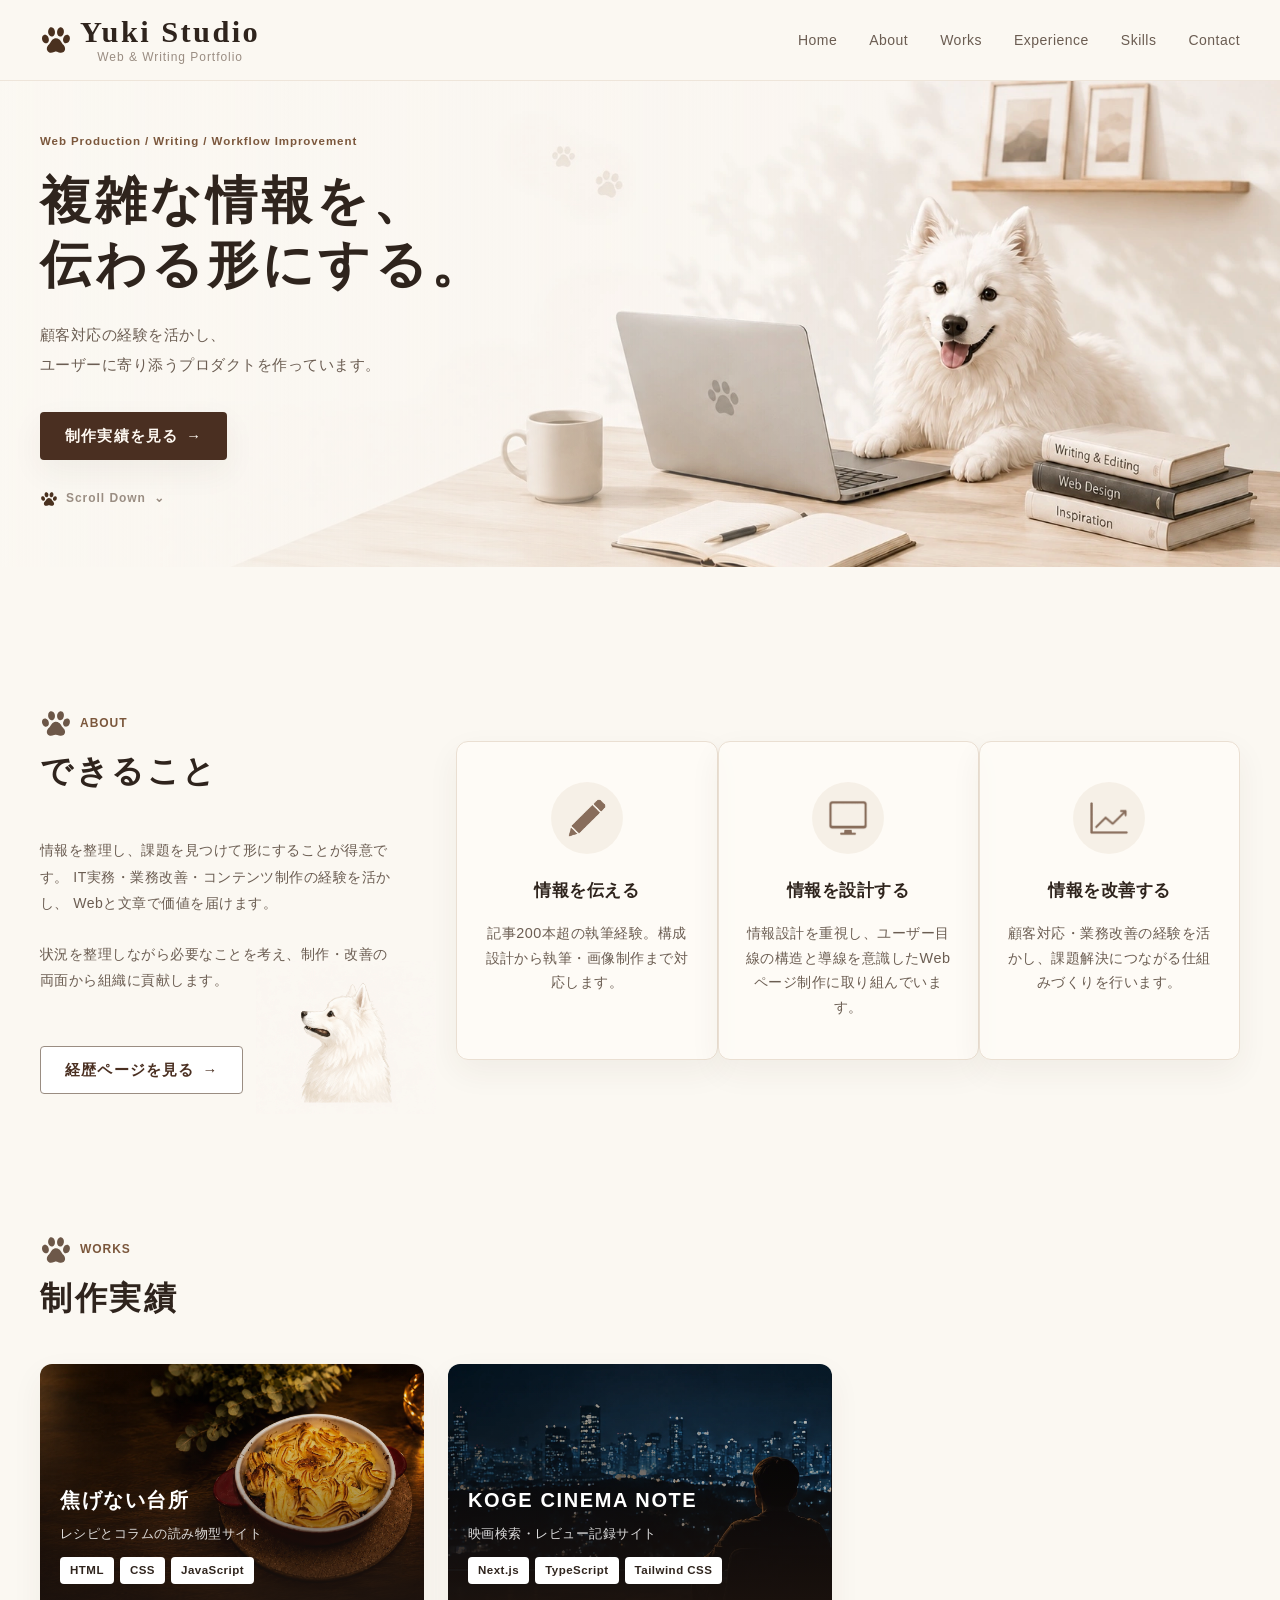
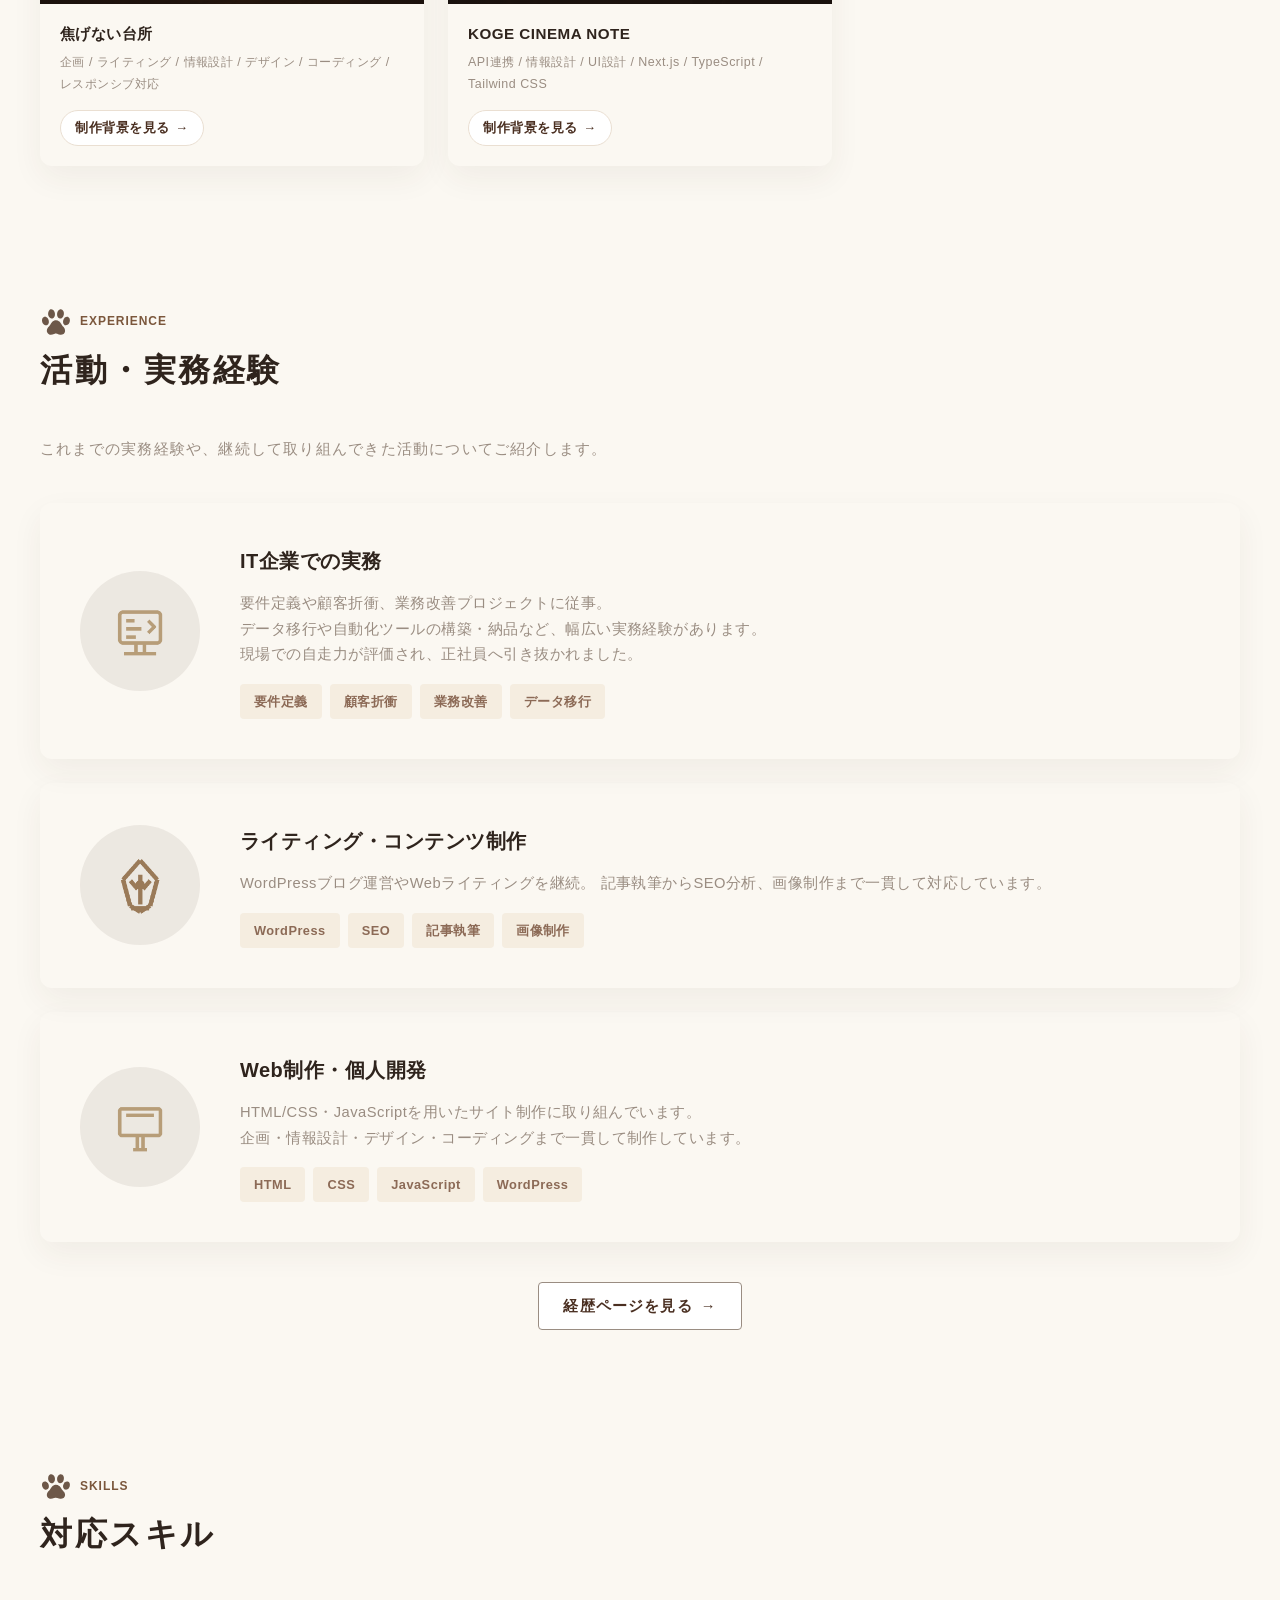
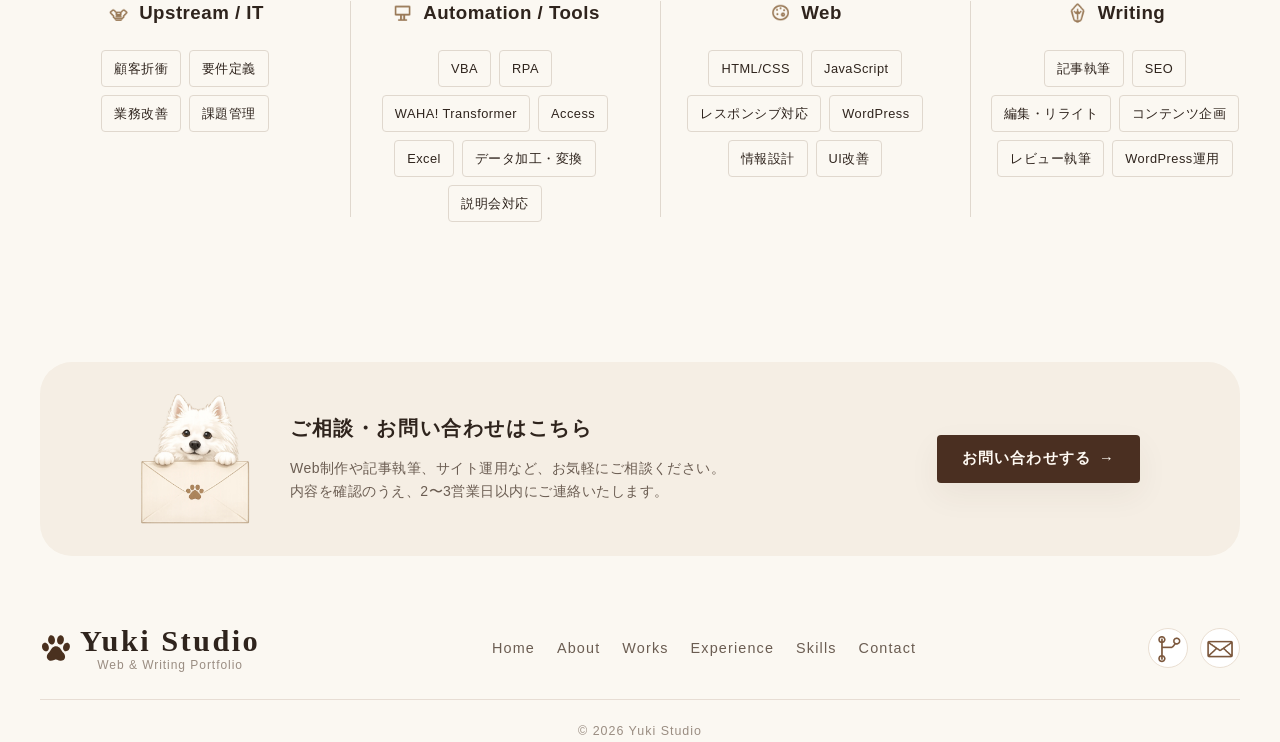
==== commit c168c593: "Update hero section layout" ====
--- a/index.html
+++ b/index.html
@@ -43,40 +43,36 @@
   </header>
 
   <main>
-    <section class="hero" id="home">
-      <div class="hero-inner">
-        <div class="hero-content">
-          <p class="hero-label">Web Production / Writing / Workflow Improvement</p>
-
-          <h1 class="hero-title">
-            複雑な情報を、<br>
-            伝わる形にする。
-          </h1>
-
-          <p class="hero-lead">
-            IT業界での業務改善・顧客対応の経験を活かし、<br>
-            情報設計からWeb制作、コンテンツ運用まで一貫して取り組んでいます。
-          </p>
-
-          <div class="hero-actions">
-            <a href="#works" class="button button-primary">
-              制作実績を見る
-              <span aria-hidden="true">→</span>
-            </a>
-          </div>
-
-          <a href="#about" class="scroll-link">
-            <img src="images/logo-paw.svg" alt="" class="section-logo-mark">
-            <span>Scroll Down</span>
-            <span aria-hidden="true">⌄</span>
-          </a>
-        </div>
-
-        <div class="hero-visual">
-          <img src="images/hero-dog.webp" alt="白い犬とノートパソコン、本、マグカップが並ぶ制作室のイメージ">
-        </div>
-      </div>
-    </section>
+   <section class="hero" id="home">
+  <div class="hero-inner">
+    <div class="hero-content">
+      <p class="hero-label">Web Production / Writing / Workflow Improvement</p>
+
+      <h1 class="hero-title">
+        複雑な情報を、<br>
+        伝わる形にする。
+      </h1>
+
+      <p class="hero-lead">
+        顧客対応の経験を活かし、<br>
+        ユーザーに寄り添うプロダクトを作っています。
+      </p>
+
+      <div class="hero-actions">
+        <a href="#works" class="button button-primary">
+          制作実績を見る
+          <span aria-hidden="true">→</span>
+        </a>
+      </div>
+
+      <a href="#about" class="scroll-link">
+        <img src="images/logo-paw.svg" alt="" class="scroll-icon">
+        <span>Scroll Down</span>
+        <span aria-hidden="true">⌄</span>
+      </a>
+    </div>
+  </div>
+</section>
 
     <section class="section about-section" id="about">
       <div class="section-inner about-layout">
--- a/css/common.css
+++ b/css/common.css
@@ -242,7 +242,7 @@
 .button-primary {
     background: var(--color-main-dark);
     color: #fffaf3;
-    box-shadow: var(--color-shadow);
+    box-shadow: var(--shadow-card);
 }
 
 .button-primary:hover {
@@ -251,7 +251,7 @@
 
 .button-outline {
     border-color: var(--color-text-light);
-    background: var(----color-surface);
+    background: var(--color-surface);
     color: var(--color-main-dark);
 }
 
@@ -380,7 +380,6 @@
 .footer-inner {
     width: min(100%, var(--container-width));
     margin-inline: auto;
-    padding-inline: var(--page-padding-pc);
 }
 
 .footer-main {
--- a/css/style.css
+++ b/css/style.css
@@ -3,33 +3,28 @@
 ========================= */
 
 .hero {
-    padding: 0;
-    margin-bottom: var(--section-space-pc);
+    display: flex;
+    align-items: center;
+    position: relative;
+    overflow: hidden;
     width: 100vw;
+    min-height: clamp(380px, 38vw, 500px);
     margin-left: calc(50% - 50vw);
     margin-right: calc(50% - 50vw);
-    position: relative;
+    margin-bottom: var(--section-space-pc);
+    background:
+        linear-gradient(
+            90deg,
+            rgba(251, 248, 242, 0.98) 0%,
+            rgba(251, 248, 242, 0) 70%
+        ),
+        url("../images/hero-dog.webp") right center / cover no-repeat;
 }
 
 .hero-inner {
-    width: min(100%, var(--container-width));
-    margin: 0 auto;
-    display: flex;
-    align-items: center;
-    height: 500px;
-    padding: 0 var(--page-padding-pc);
-}
-
-.hero-visual {
-    position: absolute;
-    inset: 0;
-}
-
-.hero-visual img {
-    width: 100%;
-    height: 100%;
-    object-fit: cover;
-    object-position: right center;
+    width: min(100%, calc(var(--container-width) + var(--page-padding-pc) * 2));
+    margin-inline: auto;
+    padding-inline: var(--page-padding-pc);
 }
 
 .hero-content {
@@ -38,14 +33,10 @@
     width: min(520px, 100%);
 }
 
-.hero-content h1 {
-    font-size: clamp(1.5rem, 3vw, 3rem);
-}
-
 .hero-label {
-    margin-bottom: 18px;
+    margin-bottom: clamp(var(--space-sm), 1.4vw, 18px);
     color: var(--color-main);
-    font-size: 0.78rem;
+    font-size: clamp(0.72rem, 0.9vw, var(--text-xs));
     font-weight: 700;
     letter-spacing: var(--tracking-wide);
 }
@@ -53,35 +44,37 @@
 .hero-title {
     color: var(--color-text);
     font-family: var(--font-logo);
-    font-size: clamp(2rem, 4vw, 3.5rem);
+    font-size: clamp(var(--text-2xl), 4vw, 3.5rem);
     font-weight: 700;
     line-height: 1.25;
     letter-spacing: var(--tracking-wide);
 }
 
 .hero-lead {
-    margin-top: 24px;
+    margin-top: clamp(18px, 2vw, var(--space-lg));
     color: var(--color-text-soft);
-    font-size: 1.05rem;
+    font-size: clamp(0.9rem, 1.15vw, var(--text-md));
     line-height: 2;
 }
 
 .hero-actions {
-    margin-top: 34px;
+    margin-top: clamp(var(--space-lg), 3vw, var(--space-xl));
 }
 
 .scroll-link {
     display: inline-flex;
     align-items: center;
-    gap: 8px;
-    margin-top: 28px;
+    gap: var(--space-xs);
+    margin-top: clamp(var(--block-space), 2.5vw, 28px);
     color: var(--color-text-light);
-    font-size: 0.78rem;
+    font-size: var(--text-xs);
     font-weight: 700;
     letter-spacing: var(--tracking-wide);
-}
-
-.scroll-icon {
+    text-decoration: none;
+}
+
+.scroll-icon,
+.scroll-link .section-logo-mark {
     width: 18px;
     height: 18px;
     object-fit: contain;
@@ -547,33 +540,13 @@
 
 @media (max-width: 767px) {
     .hero {
-        padding: 48px var(--page-padding-sp) 64px;
-    }
-
-    .hero-card {
-        min-height: 560px;
-    }
-
-    .hero-content {
-        padding: 40px 24px;
-    }
-
-    .hero-content::before {
-        inset: 20px 16px;
-        border-radius: var(--radius-md);
-    }
-
-    .hero-title {
-        font-size: 2.4rem;
-    }
-
-    .hero-lead {
-        margin-top: 20px;
-        font-size: 0.98rem;
-    }
-
-    .hero-actions {
-        margin-top: 28px;
+        background:
+            url("../images/hero-dog-sp.webp") center center / cover no-repeat;
+    }
+
+    .hero-inner {
+        width: min(100%, calc(var(--container-width) + var(--page-padding-sp) * 2));
+        padding-inline: var(--page-padding-sp);
     }
 
     .section-heading {
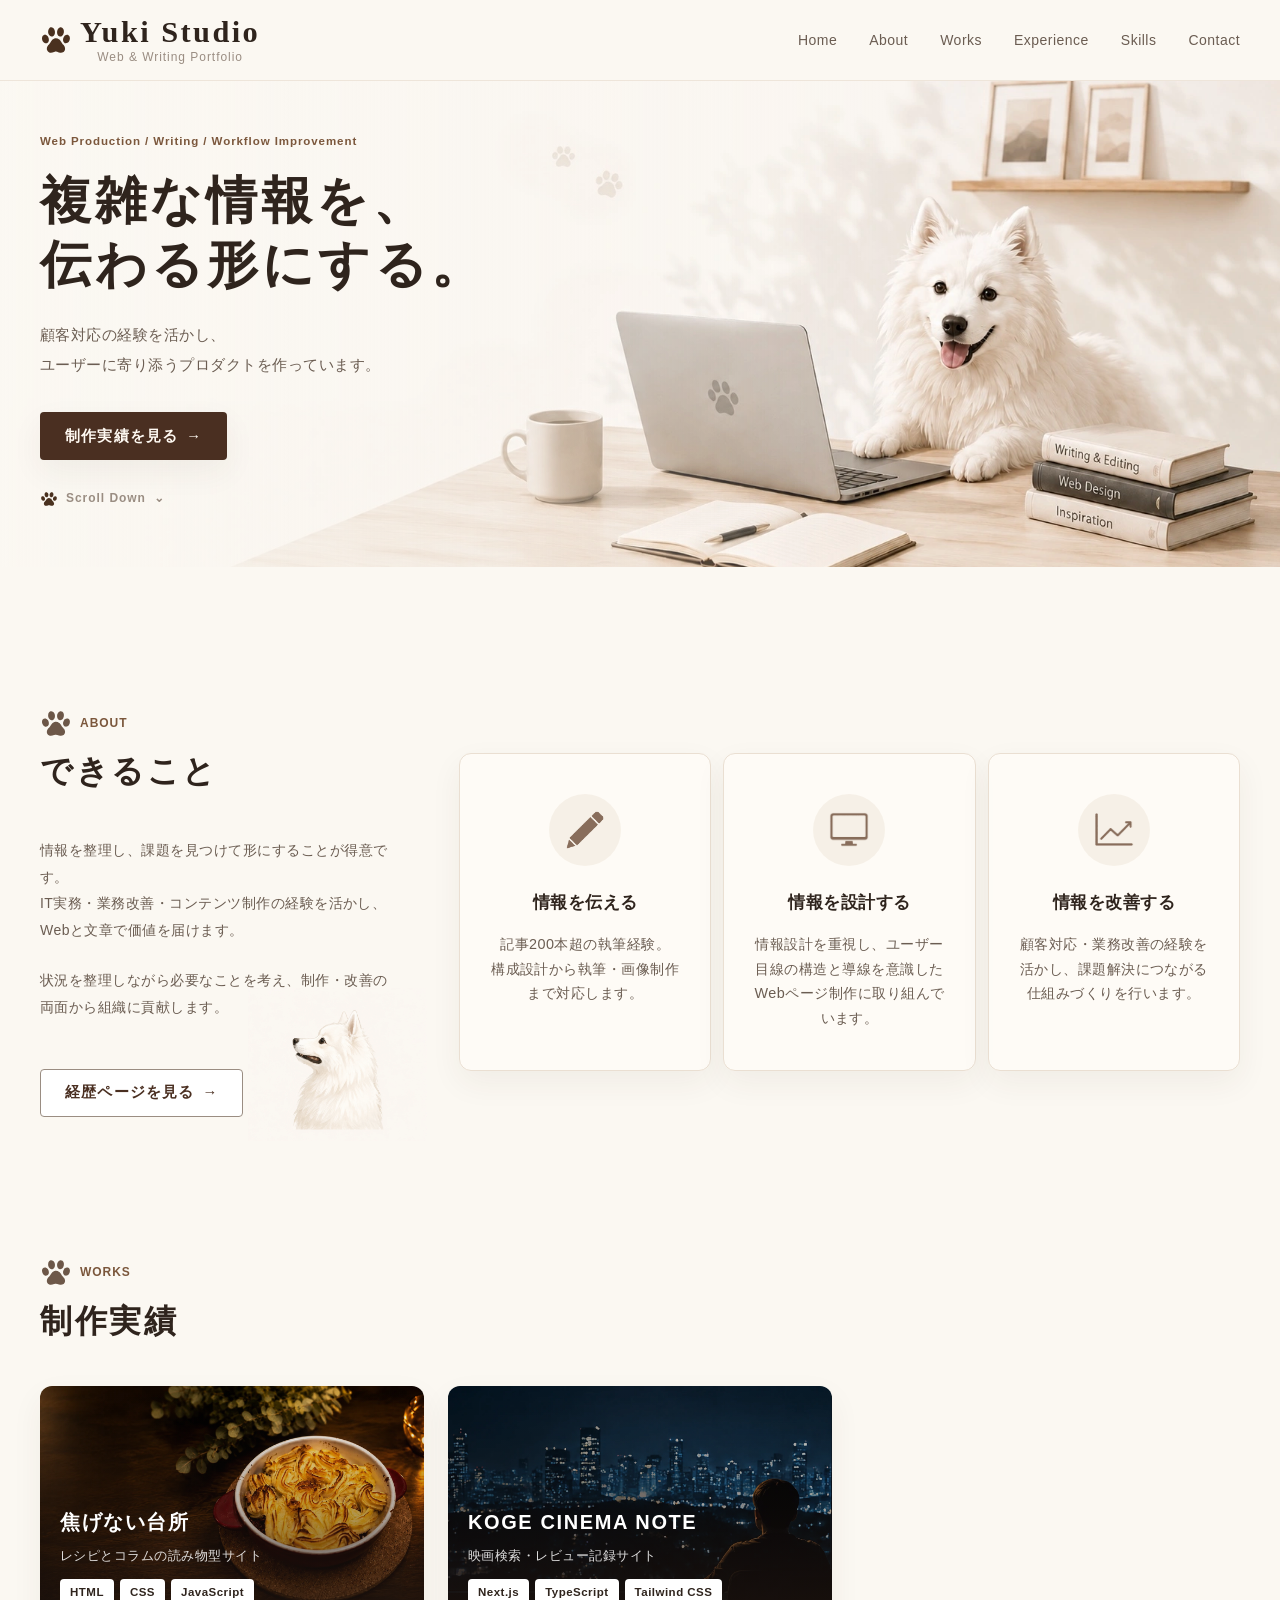
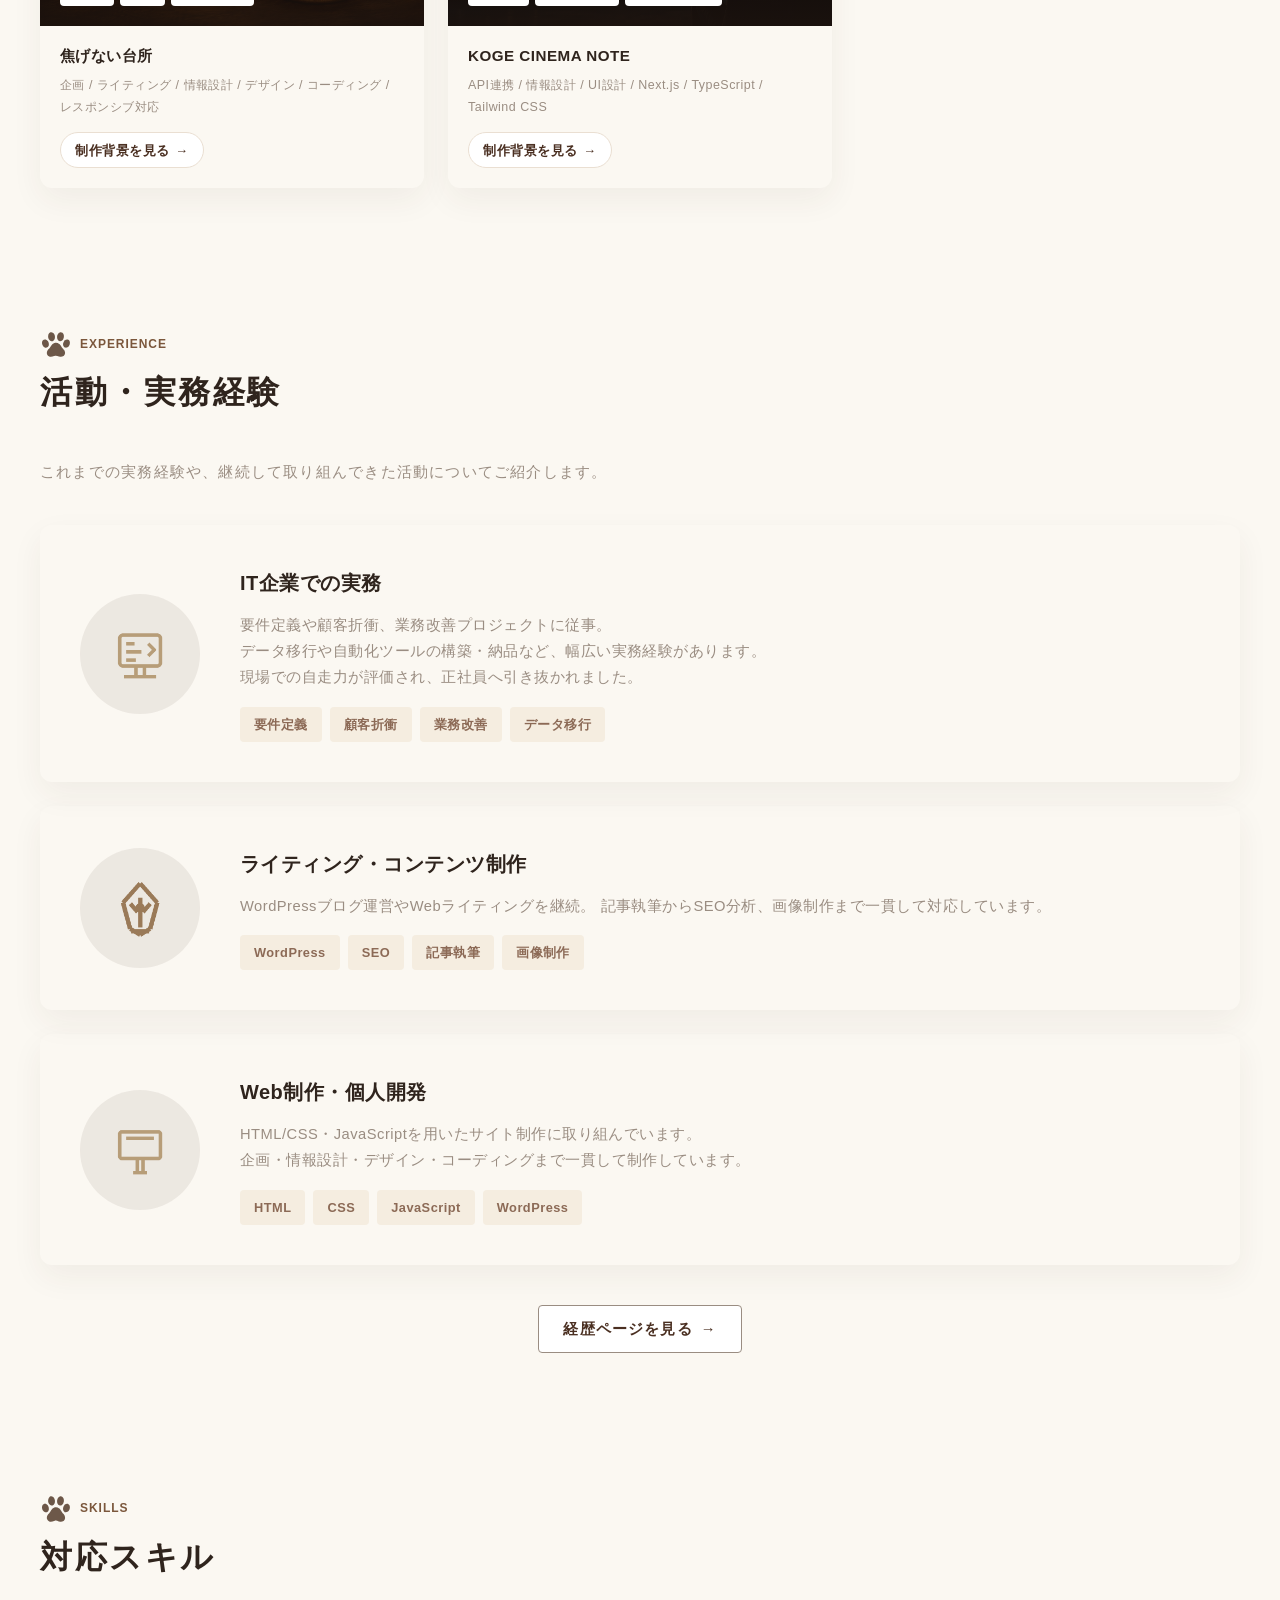
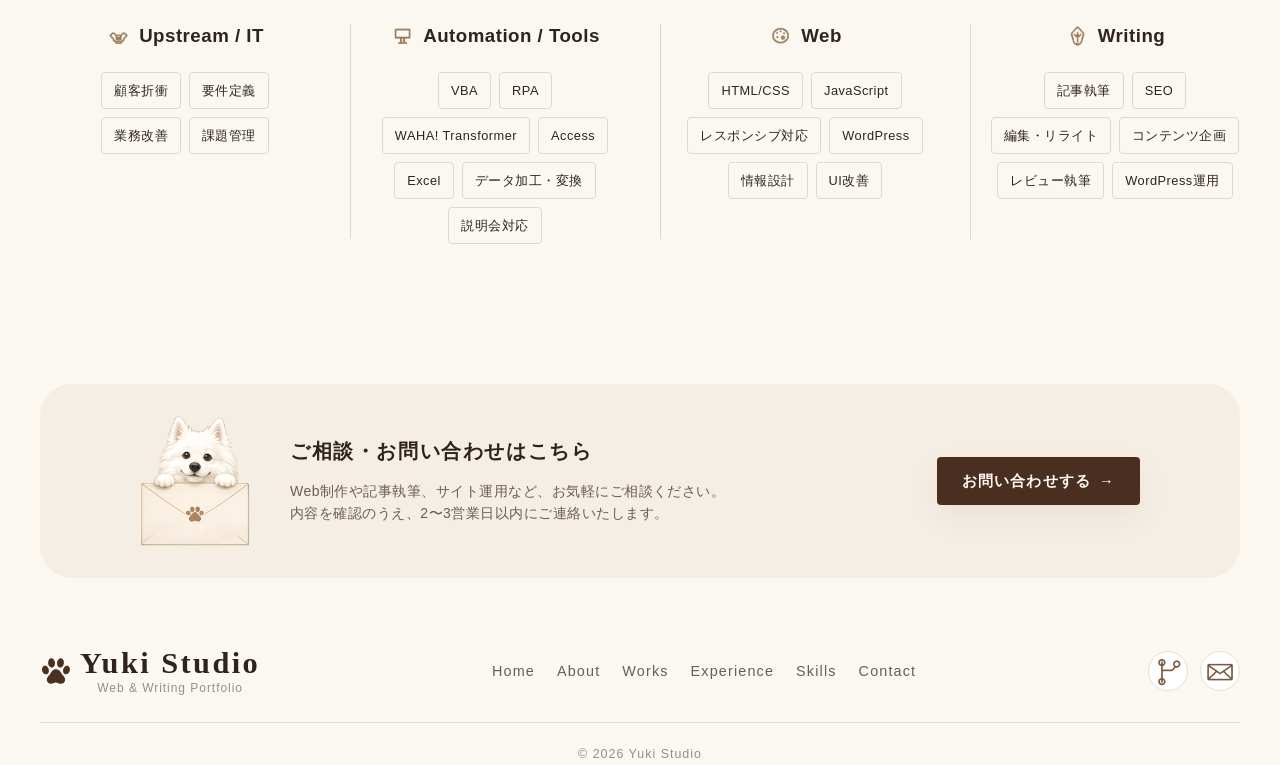
==== commit fcf2301f: "Update about section responsive layout" ====
--- a/index.html
+++ b/index.html
@@ -88,7 +88,7 @@
           </div>
 
           <p class="section-text">
-            情報を整理し、課題を見つけて形にすることが得意です。
+            情報を整理し、課題を見つけて形にすることが得意です。<br>
             IT実務・業務改善・コンテンツ制作の経験を活かし、
             Webと文章で価値を届けます。
           </p>
@@ -113,7 +113,8 @@
             </div>
             <h3>情報を伝える</h3>
             <p>
-              記事200本超の執筆経験。構成設計から執筆・画像制作まで対応します。
+              記事200本超の執筆経験。<br>
+              構成設計から執筆・画像制作まで対応します。
             </p>
           </article>
 
@@ -123,7 +124,8 @@
             </div>
             <h3>情報を設計する</h3>
             <p>
-              情報設計を重視し、ユーザー目線の構造と導線を意識したWebページ制作に取り組んでいます。
+              情報設計を重視し、ユーザー目線の構造と導線を意識した
+              Webページ制作に取り組んでいます。
             </p>
           </article>
 
--- a/css/common.css
+++ b/css/common.css
@@ -569,7 +569,7 @@
     }
 }
 
-@media (max-width: 767px) {
+@media (max-width: 780px) {
     body {
         font-size: 15px;
     }
--- a/css/style.css
+++ b/css/style.css
@@ -86,12 +86,9 @@
 
 .about-layout {
     display: grid;
-    /* 💡【大修正】比率を「0.9fr 1.4fr」から「1fr 2.2fr」に変更！
-       左の文字エリアをシュッと引き締め、右のカードエリアをドカンと主役にする */
-    grid-template-columns: 1fr 2.2fr;
+    grid-template-columns: minmax(0, 1fr) minmax(0, 2.2fr);
     align-items: center;
-    gap: 60px;
-    /* 💡左と右の間のすき間を、少しだけ広げて開放感を出す */
+    gap: clamp(var(--space-3xl), 5vw, 80px);
 }
 
 .section-heading {
@@ -99,29 +96,30 @@
 }
 
 .section-text {
+    position: relative;
     z-index: 3;
 }
 
 .section-heading .button {
     position: relative;
     z-index: 2;
-    margin-top: 28px;
+    margin-top: var(--space-lg);
 }
 
 .about-dog {
+    position: absolute;
+    right: calc(var(--space-xl) * -1);
+    bottom: calc(var(--space-lg) * -1);
     z-index: 1;
+    width: clamp(140px, 14vw, 180px);
+    margin: 0;
     pointer-events: none;
-    position: absolute;
-    bottom: -20px;
-    right: -40px;
-    width: 180px;
-    margin: 0;
 }
 
 .service-list {
     display: grid;
     grid-template-columns: repeat(3, 1fr);
-    gap: var(--card-gap);
+    gap: var(--space-sm);
 }
 
 .service-card {
@@ -478,32 +476,21 @@
 
 @media (max-width: 1024px) {
 
-    /* 1. 左右の横並びをやめて、上下2段に切り替える */
     .about-layout {
         grid-template-columns: 1fr;
-        gap: 60px;
-        /* 💡下のカードエリアとの間に、サモエドがひょっこりする空間を開ける */
-    }
-
-    /* 2. 【最重要】文章の間延びを完全に防ぐブロック */
+    }
+
     .section-heading {
-        max-width: 400px;
-        /* 💡テキストが一番美しく見える横幅にガツンと制限！ */
+        max-width: 500px;
         margin: 0 auto;
-        /* 💡制限したブロックを画面の「真ん中」に上品に寄せる */
         width: 100%;
     }
 
-    /* 3. サモエドの位置をボタンの右下にガチッと永住させる */
     .about-dog {
         right: auto;
-        /* PC版の右基準を一度チャラにする（超重要） */
         right: 10px;
-        /* 💡ボタン（相談する）のすぐ右横に位置を固定！ */
         bottom: -12px;
-        /* 💡命令：ボタンの右下までグッと沈んでひょっこりしなさい */
         width: 160px;
-        /* タブレット・スマホの画面に合わせて少しだけ小ぶりに */
     }
 
     .skill-groups {
@@ -538,52 +525,56 @@
 
 }
 
-@media (max-width: 767px) {
+@media (max-width: 780px) {
     .hero {
         background:
             url("../images/hero-dog-sp.webp") center center / cover no-repeat;
     }
 
-    .hero-inner {
-        width: min(100%, calc(var(--container-width) + var(--page-padding-sp) * 2));
-        padding-inline: var(--page-padding-sp);
-    }
-
-    .section-heading {
-        max-width: 360px;
-        margin-inline: auto;
-    }
-
     .about-layout {
-        gap: 60px;
-    }
-
-    .about-dog {
-        width: 150px;
-        margin-top: 24px;
+        grid-template-columns: 1fr;
     }
 
     .service-list {
         grid-template-columns: 1fr;
-        gap: 20px;
+        gap: clamp(var(--space-sm), 3vw, var(--grid-gap));
     }
 
     .service-card {
-        padding: 24px;
-        max-width: 360px;
-        margin-inline: auto;
-    }
-
+        display: grid;
+        grid-template-columns: 64px 1fr;
+        column-gap: var(--space-md);
+        row-gap: var(--space-xs);
+        align-items: center;
+        padding: var(--space-lg);
+        text-align: left;
+    }
 
     .service-icon {
+        grid-row: 1 / 3;
+        grid-column: 1;
         width: 64px;
         height: 64px;
-        margin-bottom: 20px;
+        margin: 0;
     }
 
     .service-icon img {
         width: 28px;
         height: 28px;
+    }
+
+    .service-card h3 {
+        grid-column: 2;
+        margin-bottom: 0;
+        font-size: var(--text-md);
+        line-height: 1.5;
+    }
+
+    .service-card p {
+        grid-column: 2;
+        font-size: var(--text-sm);
+        line-height: 1.7;
+        text-align: left;
     }
 
     .works-list {
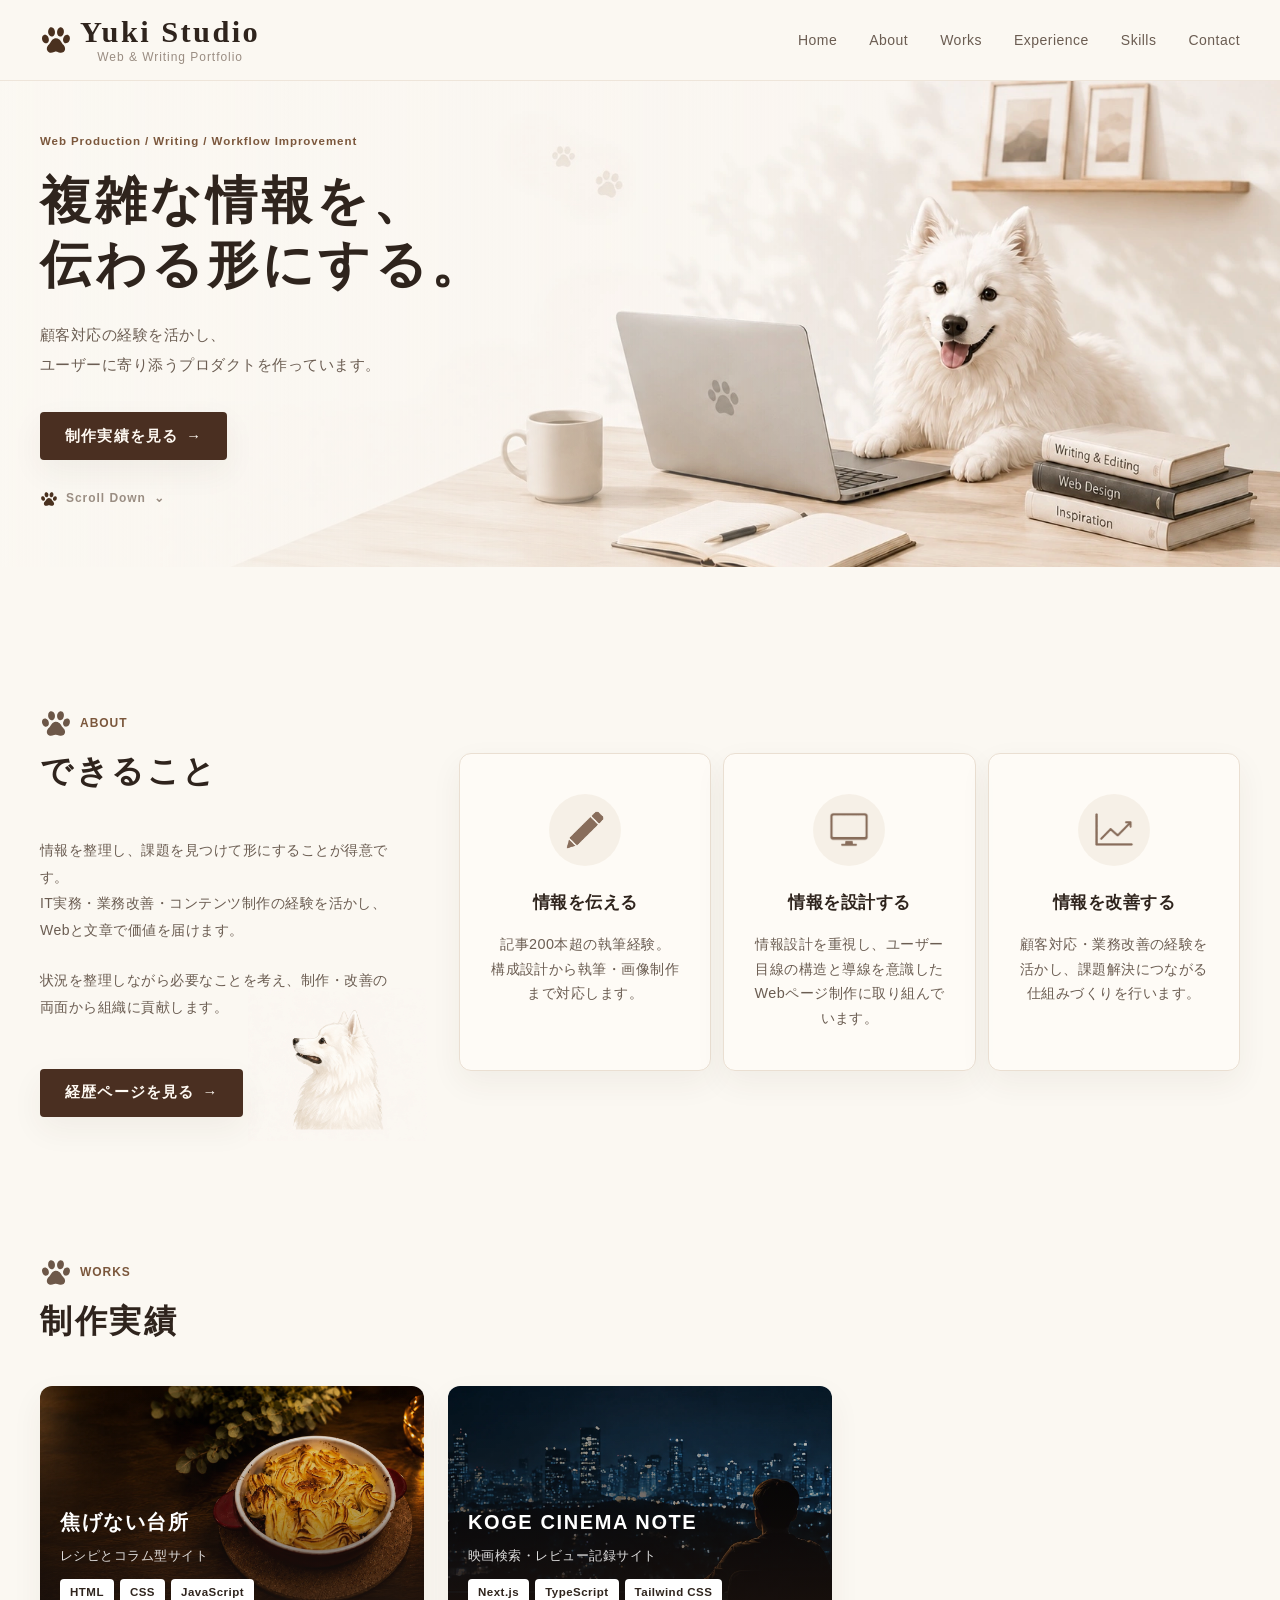
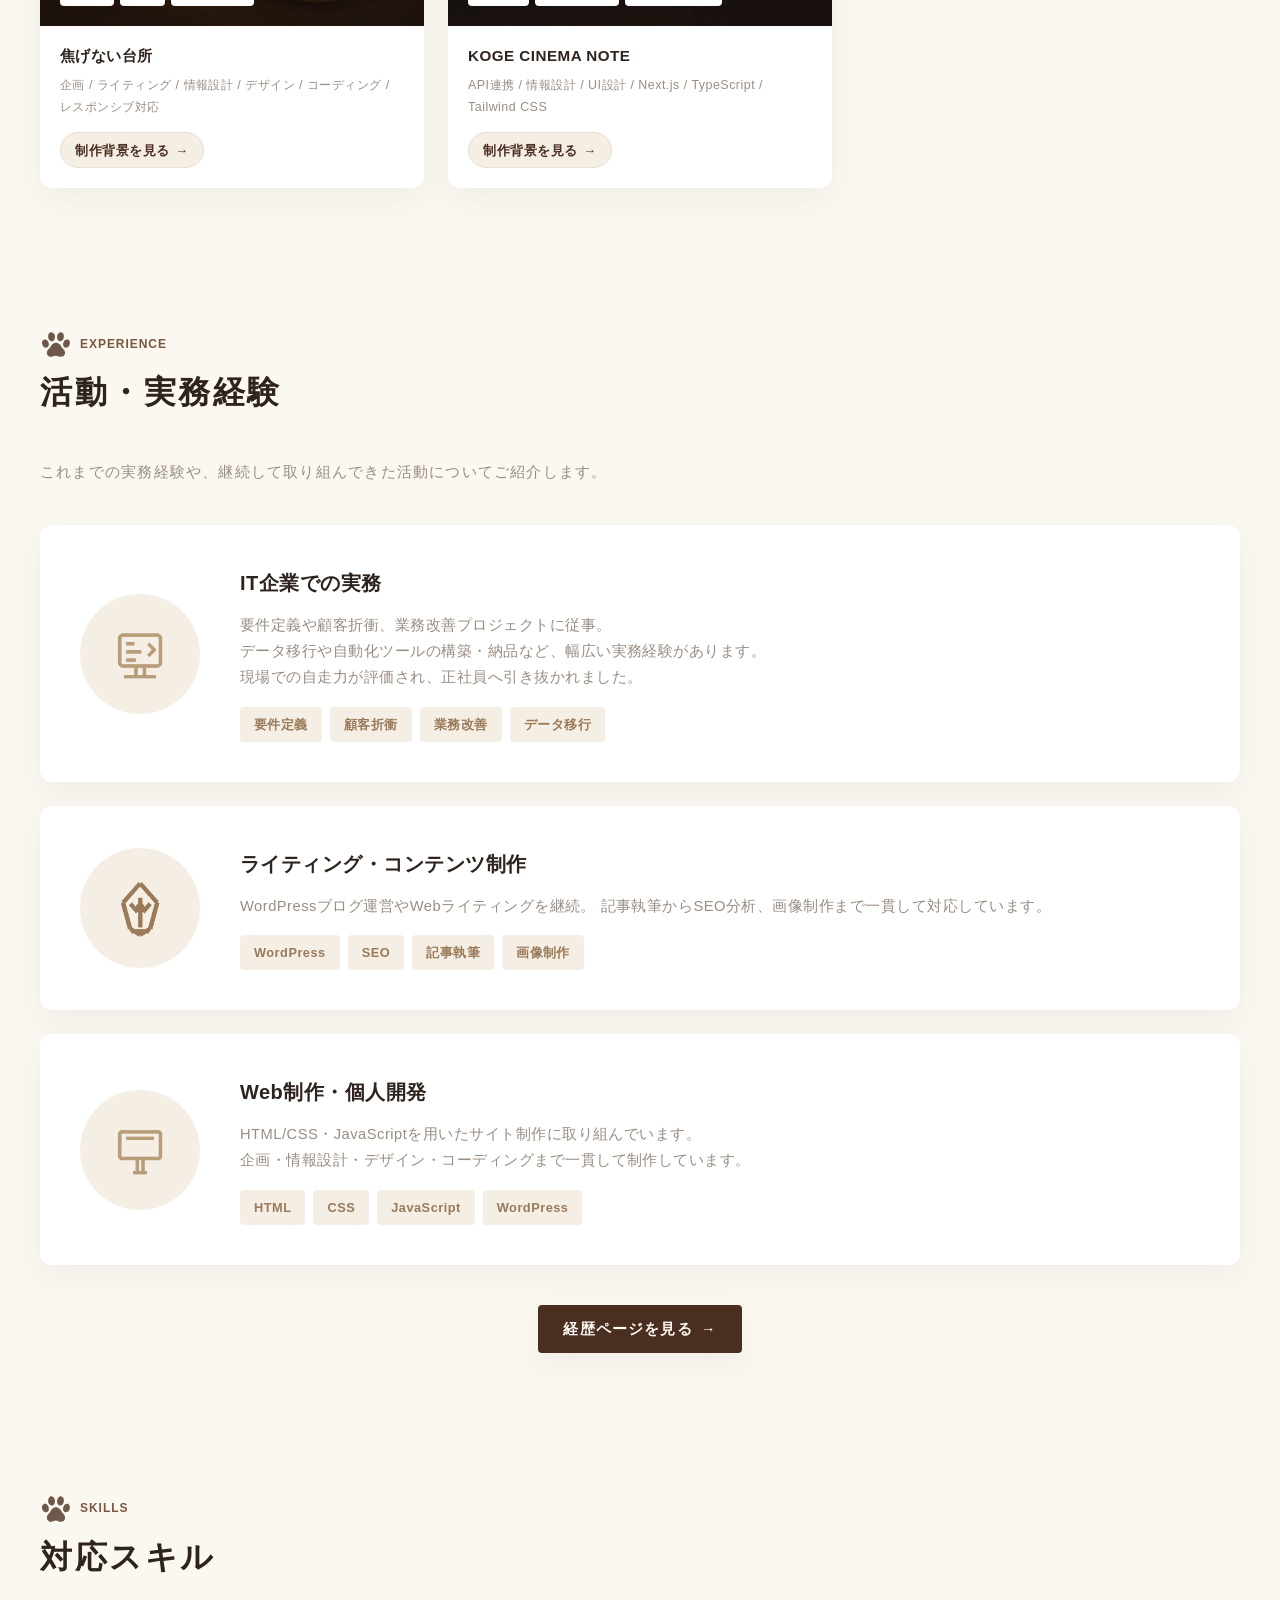
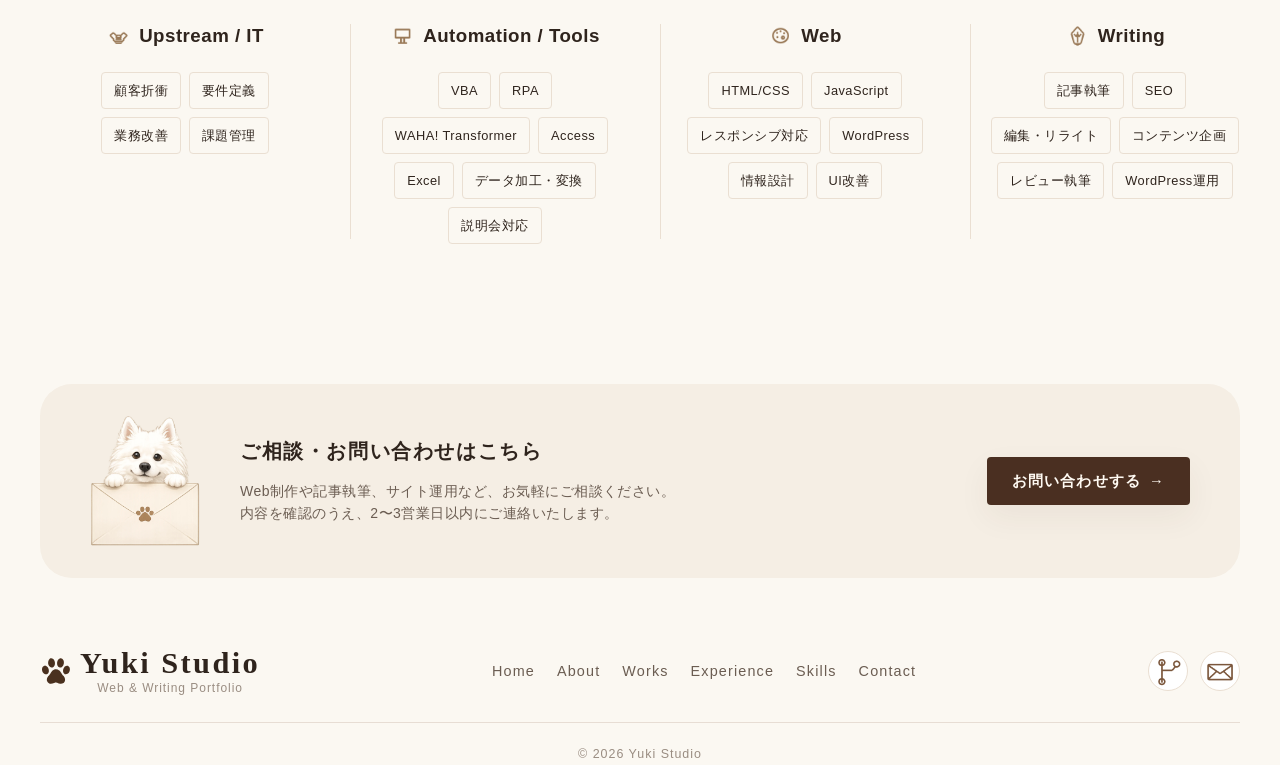
==== commit 34c42014: "Update main page responsive design" ====
--- a/index.html
+++ b/index.html
@@ -96,7 +96,7 @@
             状況を整理しながら必要なことを考え、制作・改善の両面から組織に貢献します。
           </p>
 
-          <a href="career.html" class="button button-outline">
+          <a href="career.html" class="button button-primary">
             経歴ページを見る
             <span aria-hidden="true">→</span>
           </a>
@@ -160,7 +160,7 @@
               <img src="images/kogenai-kitchen.webp" alt="焦げない台所のサイト画面" width="640" height="380">
               <div class="work-image-text">
                 <p class="work-title-on-image">焦げない台所</p>
-                <p>レシピとコラムの読み物型サイト</p>
+                <p>レシピとコラム型サイト</p>
                 <div class="work-tags">
                   <span>HTML</span>
                   <span>CSS</span>
@@ -300,7 +300,7 @@
         </div>
 
         <div class="experience-link">
-          <a href="career.html" class="button button-outline">
+          <a href="career.html" class="button button-primary">
             経歴ページを見る
             <span aria-hidden="true">→</span>
           </a>
--- a/css/common.css
+++ b/css/common.css
@@ -459,7 +459,7 @@
     display: flex;
     align-items: center;
     gap: clamp(var(--space-lg), 5vw, 40px);
-    padding: var(--space-xl) 100px;
+    padding: var(--space-xl) 50px;
     border-radius: var(--radius-lg);
     background: var(--color-bg-soft);
 }
@@ -528,7 +528,7 @@
 
     .contact-dog {
         justify-self: center;
-        width: 120px;
+        width: 110px;
     }
 
     .contact-content {
@@ -544,7 +544,7 @@
 
     .contact-action .button {
         width: 100%;
-        max-width: 250px;
+        max-width: 210px;
     }
 
     .footer-inner {
--- a/css/style.css
+++ b/css/style.css
@@ -13,11 +13,9 @@
     margin-right: calc(50% - 50vw);
     margin-bottom: var(--section-space-pc);
     background:
-        linear-gradient(
-            90deg,
+        linear-gradient(90deg,
             rgba(251, 248, 242, 0.98) 0%,
-            rgba(251, 248, 242, 0) 70%
-        ),
+            rgba(251, 248, 242, 0) 70%),
         url("../images/hero-dog.webp") right center / cover no-repeat;
 }
 
@@ -165,37 +163,34 @@
 /* =========================
   Works
 ========================= */
+
 .works-list {
     display: grid;
-    /* 💡画像通りの3カラム（3つ並び）の土台を作る */
     grid-template-columns: repeat(3, 1fr);
     gap: 24px;
-    /* カード同士のすき間 */
 }
 
 .work-card {
-    background: var(--color-surface-strong);
+    overflow: hidden;
     border-radius: var(--radius-sm);
-    overflow: hidden;
+    background: var(--color-surface);
     box-shadow: var(--shadow-card);
-    transition: transform var(--transition), box-shadow var(--transition);
-}
-
-/* 💡ホバーした時に、カードが上にふわっと浮き上がるオシャレ演出 */
+    transition:
+        transform var(--transition),
+        box-shadow var(--transition);
+}
+
 .work-card:hover {
     transform: translateY(-4px);
     box-shadow: var(--shadow-soft);
 }
 
-/* 画像エリア（ここを基準にして文字を画像の上に浮かせる） */
 .work-image {
     position: relative;
     display: block;
+    overflow: hidden;
     width: 100%;
-    /* 💡追加 */
     aspect-ratio: 16 / 10;
-    /* 画像の比率を綺麗に固定 */
-    overflow: hidden;
 }
 
 .work-image img {
@@ -205,42 +200,38 @@
     transition: transform var(--transition);
 }
 
-/* 💡ホバーした時に、画像だけが奥にじわっと拡大する高級感のあるエフェクト */
 .work-card:hover .work-image img {
     transform: scale(1.04);
 }
 
-/* 【最重要】画像の上に載る文字エリア（下から上に暗くなるグラデーション） */
 .work-image-text {
     position: absolute;
     inset: 0;
-    /* 下側にしっかり暗いマスクを敷いて、白い文字をハッキリ見せる */
-    background: linear-gradient(to top,
+    display: flex;
+    flex-direction: column;
+    justify-content: flex-end;
+    padding: 24px 20px 20px;
+    color: #ffffff;
+    background:
+        linear-gradient(to top,
             rgba(30, 20, 15, 0.85) 0%,
             rgba(30, 20, 15, 0.3) 50%,
             rgba(30, 20, 15, 0) 100%);
-    padding: 24px 20px 20px;
-    display: flex;
-    flex-direction: column;
-    justify-content: flex-end;
-    /* 文字を画像の「左下」に密着させる */
-    color: #ffffff;
 }
 
 .work-title-on-image {
+    margin-bottom: 4px;
     font-size: 1.25rem;
     font-weight: 700;
     letter-spacing: var(--tracking-wide);
-    margin-bottom: 4px;
 }
 
 .work-image-text p:not(.work-title-on-image) {
+    margin-bottom: 12px;
     font-size: 0.8rem;
     opacity: 0.85;
-    margin-bottom: 12px;
-}
-
-/* タグ（HTML / CSS / JavaScript）のスタイリング */
+}
+
 .work-tags {
     display: flex;
     flex-wrap: wrap;
@@ -248,33 +239,31 @@
 }
 
 .work-tags span {
+    padding: 3px 10px;
+    border-radius: 4px;
     background: #ffffff;
     color: var(--color-text);
     font-size: 0.72rem;
     font-weight: 700;
-    padding: 3px 10px;
-    border-radius: 4px;
-}
-
-/* カード下部のテキストエリア（2行のスッキリ配置） */
+}
+
 .work-body {
     padding: 16px 20px 20px;
 }
 
 .work-body h3 {
+    margin-bottom: 4px;
+    color: var(--color-text);
     font-size: 0.95rem;
-    color: var(--color-text);
-    margin-bottom: 4px;
     font-weight: 700;
 }
 
 .work-meta {
+    color: var(--color-text-light);
     font-size: 0.78rem;
-    color: var(--color-text-light);
-}
-
-/* 💡デザイン画像には「長い説明文」が載っていないので、
-   HTML側の長文をCSSで自動的に非表示にしてデザインを完コピするお守り */
+    line-height: 1.8;
+}
+
 .work-body p:not(.work-meta) {
     display: none;
 }
@@ -292,52 +281,50 @@
     padding: 0 14px;
     border: 1px solid var(--color-border);
     border-radius: var(--radius-pill);
-    background: var(--color-surface);
+    background: var(--color-bg-soft);
     color: var(--color-main-dark);
     font-size: 0.8rem;
     font-weight: 700;
     letter-spacing: 0.04em;
+    transition:
+        background-color var(--transition),
+        border-color var(--transition);
 }
 
 .work-link:hover {
     border-color: var(--color-main);
-    background: var(--color-bg-soft);
 }
 
 /* =========================
-  Experience (活動・実務経験)
+  Experience
 ========================= */
-/* タイトル下のリード文 */
+
 .section-lead {
+    margin-bottom: 40px;
+    color: var(--color-text-light);
     font-size: 0.95rem;
-    color: var(--color-text-light);
-    margin-bottom: 40px;
-    /* 見出しとカードの間の心地いい距離 */
     letter-spacing: var(--tracking-wide);
 }
 
 .experience-list {
     display: flex;
     flex-direction: column;
-    gap: 24px;
-    /* カード同士の間隔 */
-}
-
-/* カード全体の土台 */
+    gap: var(--grid-gap);
+}
+
 .experience-card {
-    background: var(--color-surface-strong);
+    position: relative;
+    display: flex;
+    align-items: center;
+    gap: 40px;
+    overflow: hidden;
+    padding: 40px;
     border-radius: var(--radius-sm);
-    padding: 40px;
+    background: var(--color-surface);
     box-shadow: var(--shadow-card);
-    display: flex;
-    gap: 40px;
-    /* 左のアイコンと右の文章の間のすき間 */
-    align-items: center;
-    /* 縦方向を中央揃えに */
-    position: relative;
-    /* 右下の肉球の基準点 */
-    overflow: hidden;
-    transition: transform var(--transition), box-shadow var(--transition);
+    transition:
+        transform var(--transition),
+        box-shadow var(--transition);
 }
 
 .experience-card:hover {
@@ -345,18 +332,15 @@
     box-shadow: var(--shadow-soft);
 }
 
-/* 左側：丸いアイコン背景 */
 .experience-icon-wrap {
-    width: 120px;
-    height: 120px;
-    background: var(--color-shadow);
-    /* 優しい薄ベージュ */
-    border-radius: 50%;
     display: flex;
     align-items: center;
     justify-content: center;
     flex-shrink: 0;
-    /* 横幅が絶対に潰れないように固定 */
+    width: 120px;
+    height: 120px;
+    border-radius: 50%;
+    background: var(--color-bg-soft);
 }
 
 .experience-icon {
@@ -365,41 +349,37 @@
     object-fit: contain;
 }
 
-/* 右側：文章エリア */
 .experience-body {
     flex: 1;
 }
 
 .experience-body h3 {
-    font-size: 1.25rem;
+    margin-bottom: var(--space-sm);
     color: var(--color-text);
-    font-weight: 700;
-    margin-bottom: 12px;
+    font-size: var(--text-lg);
+    font-weight: 700;
 }
 
 .experience-body p {
+    margin-bottom: var(--space-md);
+    color: var(--color-text-light);
     font-size: 0.92rem;
-    color: var(--color-text-light);
     line-height: 1.75;
-    margin-bottom: 16px;
-}
-
-/* 下部：デザイン図通りの可愛いタグ */
+}
+
 .experience-tags {
     display: flex;
     flex-wrap: wrap;
-    gap: 8px;
+    gap: var(--space-xs);
 }
 
 .experience-tags span {
-    background: #f5ede0;
-    /* アイコン背景と同じ薄ベージュ */
-    color: #8c6a56;
-    /* セクションのラベルと同じ上品な茶色 */
-    font-size: 0.8rem;
-    font-weight: 700;
     padding: 6px 14px;
     border-radius: 4px;
+    background: var(--color-bg-soft);
+    color: var(--color-accent);
+    font-size: 0.8rem;
+    font-weight: 700;
 }
 
 .experience-link {
@@ -408,70 +388,62 @@
 }
 
 /* =========================
-  Skills (対応スキル)
+  Skills
 ========================= */
-/* グループ全体を横並びにする */
+
 .skill-groups {
     display: flex;
     justify-content: space-between;
-    gap: 40px;
-    margin-top: 40px;
+    gap: calc(var(--space-xl) + var(--space-xs));
+    margin-top: calc(var(--space-xl) + var(--space-xs));
 }
 
 .skill-group {
+    position: relative;
     flex: 1;
-    position: relative;
     padding-left: 20px;
+}
+
+.skill-group:not(:first-child)::before {
+    content: "";
+    position: absolute;
+    top: 5px;
+    bottom: 5px;
+    left: 0;
+    width: 1px;
+    background: var(--color-border);
+}
+
+.skill-group h3 {
+    display: flex;
+    align-items: center;
+    justify-content: center;
+    margin-bottom: 20px;
+    color: var(--color-text);
+    font-weight: 600;
 }
 
 .skill-group-icon {
     width: 25px;
     height: 25px;
-    margin-right: 8px;
-    /* アイコンと文字の間のすき間 */
+    margin-right: var(--space-xs);
     object-fit: contain;
 }
 
-/* 💡【重要】グループの間の「縦線」を引く */
-.skill-group:not(:first-child)::before {
-    content: "";
-    position: absolute;
-    left: 0;
-    top: 5px;
-    bottom: 5px;
-    width: 1px;
-    background: #e0d8ce;
-    /* 薄いグレーのライン */
-}
-
-/* グループ見出し */
-.skill-group h3 {
-    font-weight: 600;
-    margin-bottom: 20px;
-    display: flex;
-    align-items: center;
+.skill-tags {
+    display: flex;
+    flex-wrap: wrap;
     justify-content: center;
-    color: var(--color-text);
-}
-
-/* タグのデザイン */
-.skill-tags {
-    display: flex;
-    justify-content: center;
-    flex-wrap: wrap;
-    gap: 8px;
+    gap: var(--space-xs);
 }
 
 .skill-tags span {
-    font-size: 0.8rem;
     padding: 6px 12px;
-    border: 1px solid #e0d8ce;
-    /* 薄い枠線 */
+    border: 1px solid var(--color-border);
     border-radius: 4px;
     color: var(--color-text);
-    background: transparent;
-}
-
+    font-size: 0.8rem;
+}
 
 
 @media (max-width: 1024px) {
@@ -493,8 +465,12 @@
         width: 160px;
     }
 
+    .work-title-on-image,
+    .work-image-text p {
+        display: none;
+    }
+
     .skill-groups {
-        display: flex;
         flex-direction: column;
         gap: 0;
         margin-top: 36px;
@@ -502,7 +478,6 @@
 
     .skill-group {
         padding: 28px 0;
-        padding-left: 0;
     }
 
     .skill-group:not(:first-child)::before {
@@ -510,7 +485,7 @@
     }
 
     .skill-group:not(:last-child) {
-        border-bottom: 1px solid #e0d8ce;
+        border-bottom: 1px solid var(--color-border);
     }
 
     .skill-group h3 {
@@ -521,7 +496,6 @@
     .skill-tags {
         justify-content: flex-start;
     }
-
 
 }
 
@@ -577,6 +551,11 @@
         text-align: left;
     }
 
+    .work-title-on-image,
+    .work-image-text p {
+        display: block;
+    }
+
     .works-list {
         grid-template-columns: 1fr;
         gap: 24px;
@@ -587,7 +566,7 @@
     }
 
     .work-image {
-        aspect-ratio: 16 / 10;
+        aspect-ratio: 2 / 1;
     }
 
     .work-image-text {
@@ -612,8 +591,7 @@
     }
 
     .experience-card {
-        grid-template-columns: 120px 1fr;
-        gap: 24px;
+        gap: var(--space-lg);
     }
 
     .experience-icon-wrap {
@@ -626,11 +604,10 @@
         height: 40px;
     }
 
-    .experience-card p {
+    .experience-body p {
         font-weight: 500;
         line-height: 1.9;
         letter-spacing: 0.02em;
     }
 
-
 }
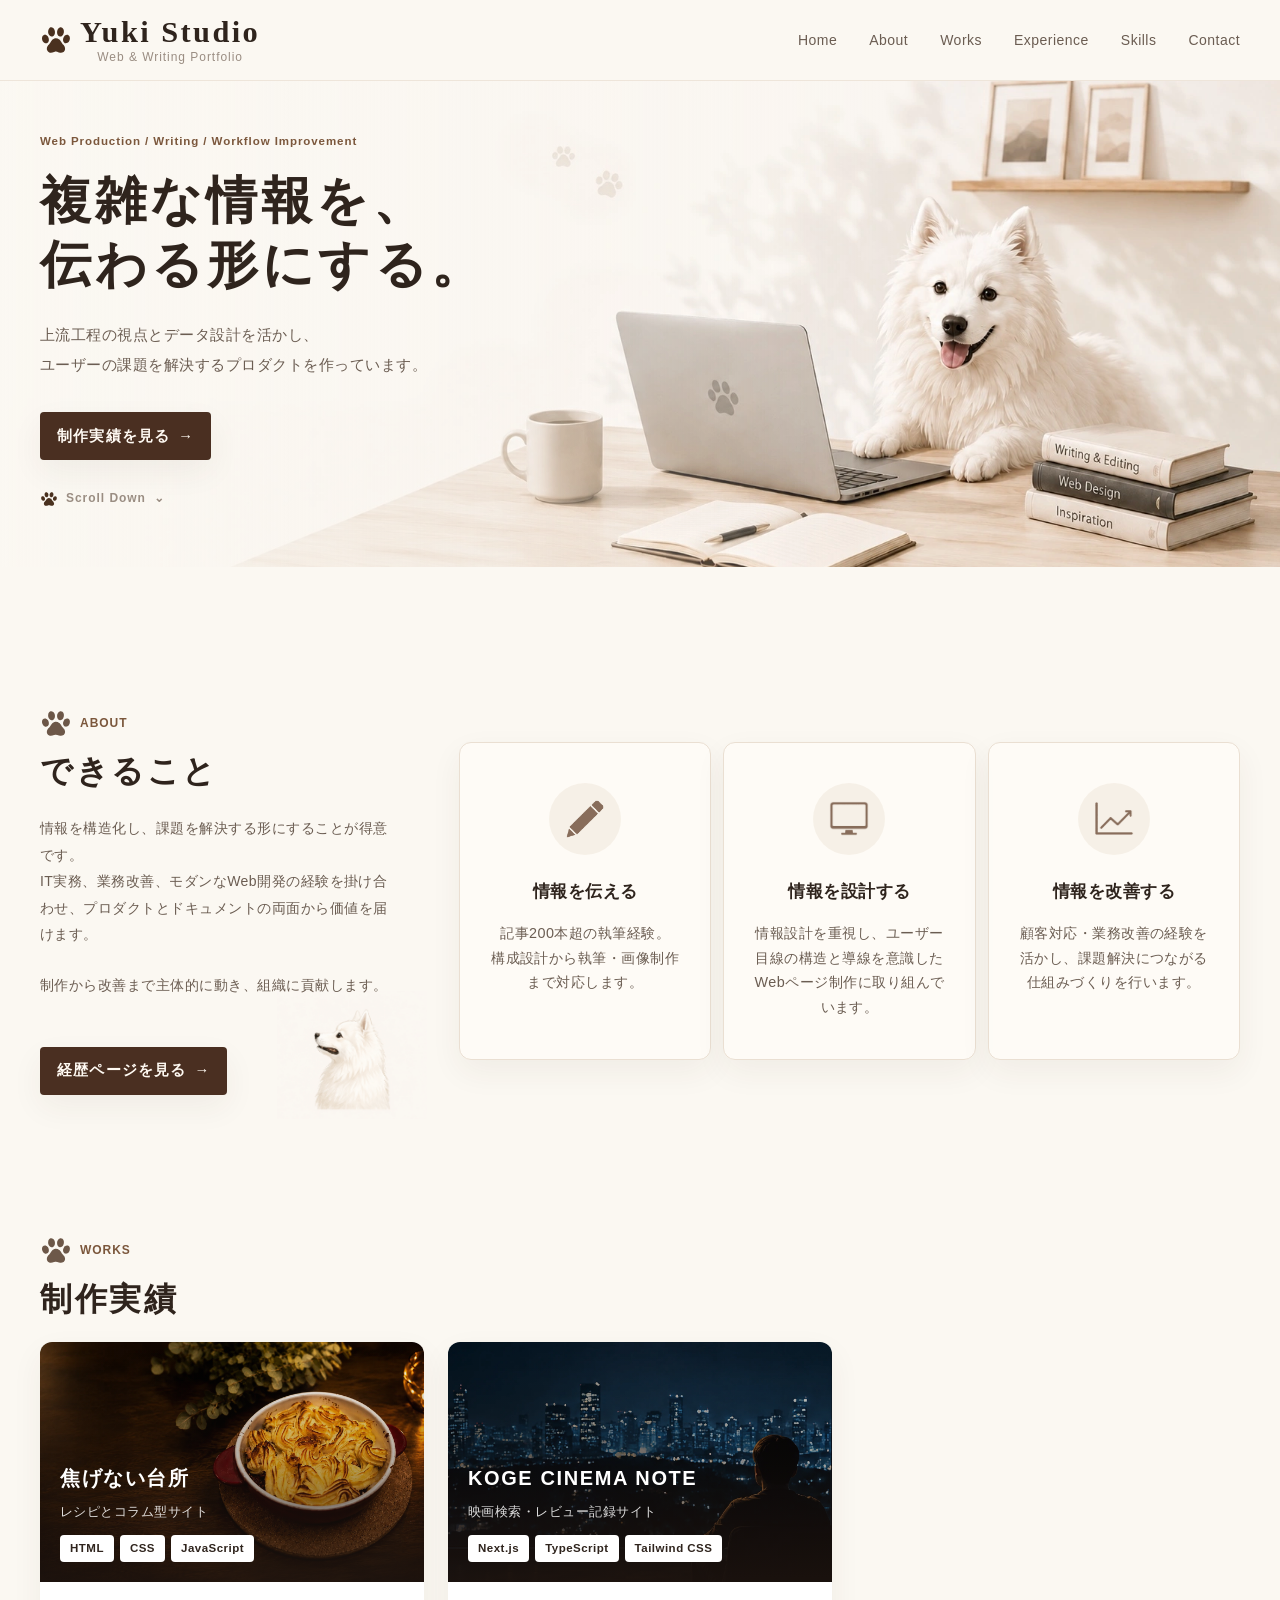
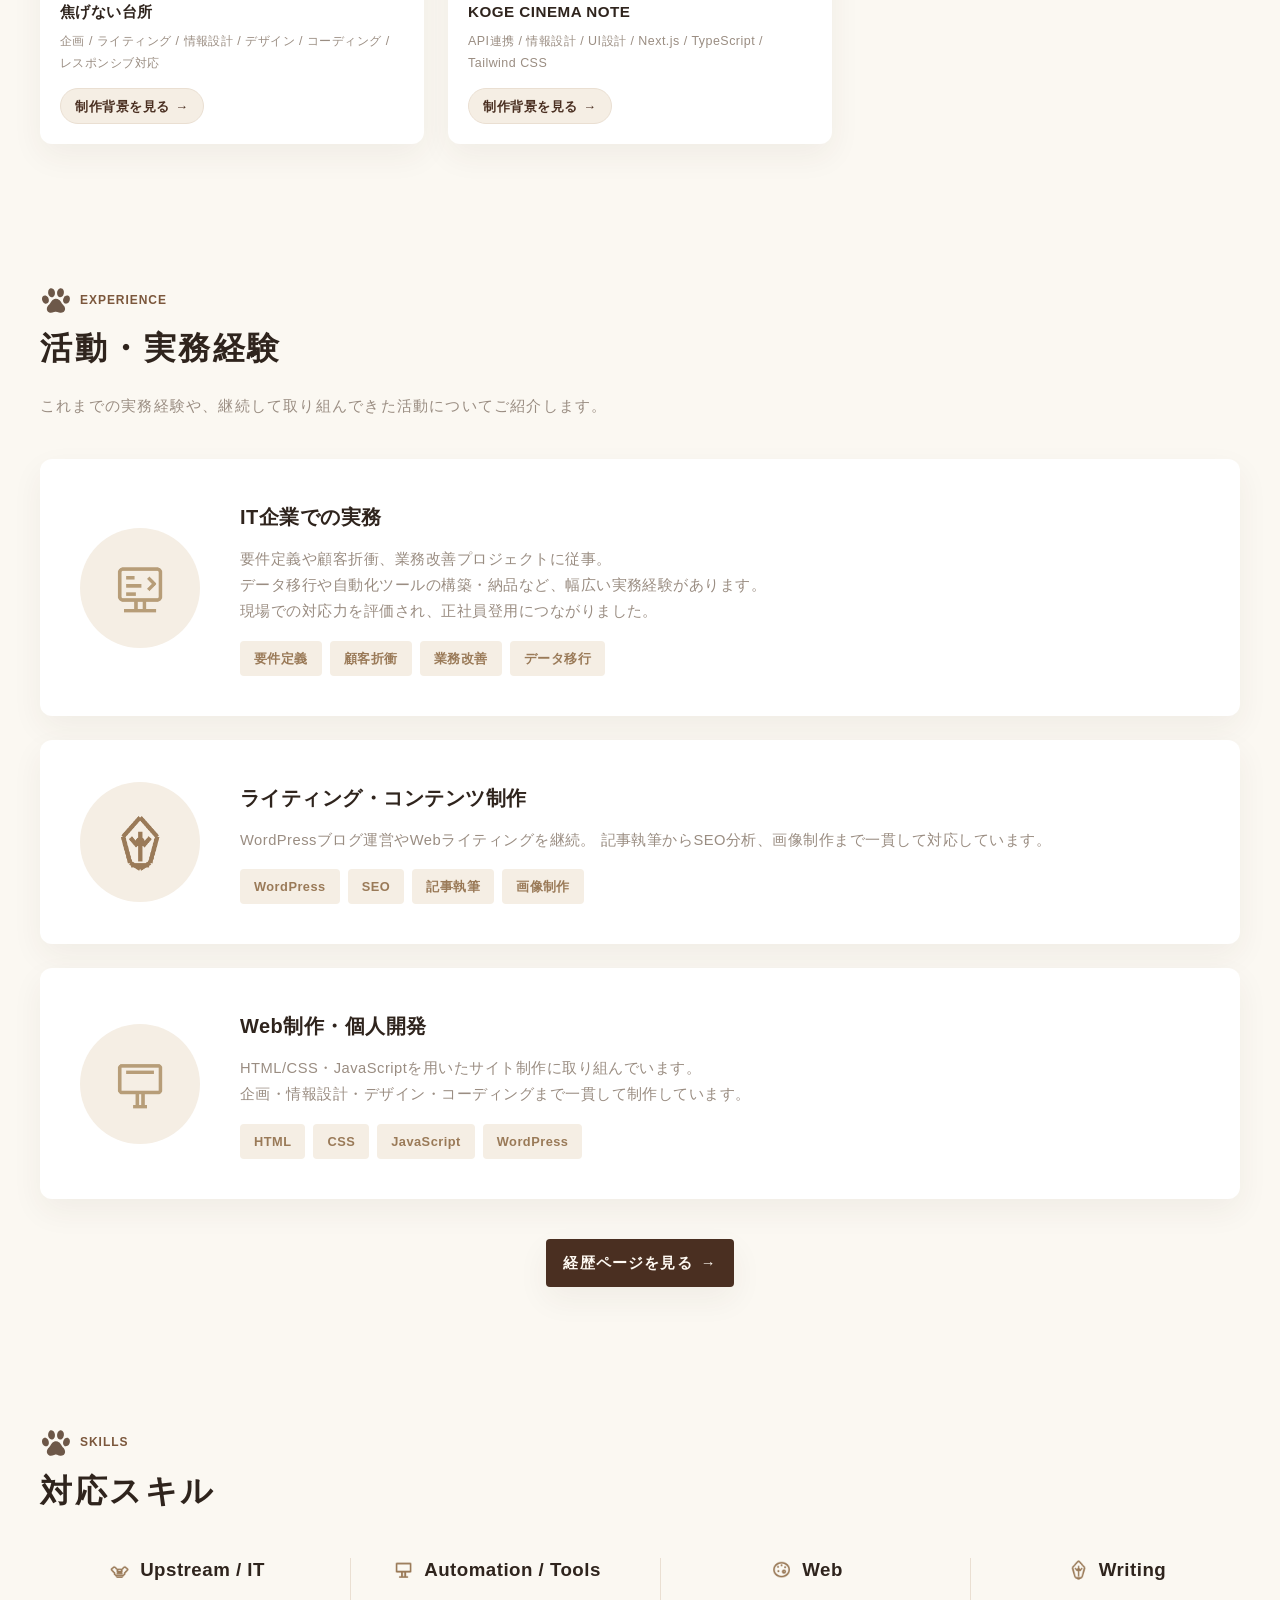
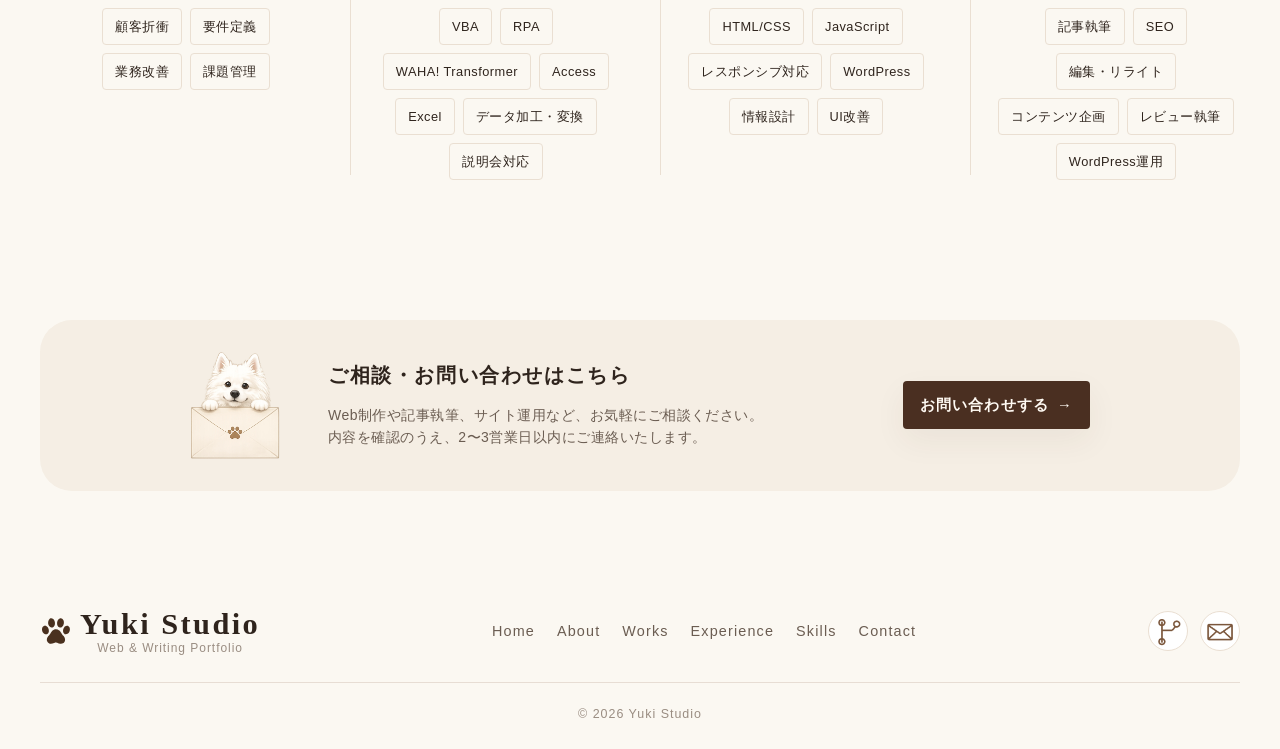
==== commit f4a22c72: "Refactor common and home page styles" ====
--- a/index.html
+++ b/index.html
@@ -43,36 +43,36 @@
   </header>
 
   <main>
-   <section class="hero" id="home">
-  <div class="hero-inner">
-    <div class="hero-content">
-      <p class="hero-label">Web Production / Writing / Workflow Improvement</p>
-
-      <h1 class="hero-title">
-        複雑な情報を、<br>
-        伝わる形にする。
-      </h1>
-
-      <p class="hero-lead">
-        顧客対応の経験を活かし、<br>
-        ユーザーに寄り添うプロダクトを作っています。
-      </p>
-
-      <div class="hero-actions">
-        <a href="#works" class="button button-primary">
-          制作実績を見る
-          <span aria-hidden="true">→</span>
-        </a>
-      </div>
-
-      <a href="#about" class="scroll-link">
-        <img src="images/logo-paw.svg" alt="" class="scroll-icon">
-        <span>Scroll Down</span>
-        <span aria-hidden="true">⌄</span>
-      </a>
-    </div>
-  </div>
-</section>
+    <section class="hero" id="home">
+      <div class="hero-inner">
+        <div class="hero-content">
+          <p class="hero-label">Web Production / Writing / Workflow Improvement</p>
+
+          <h1 class="hero-title">
+            複雑な情報を、<br>
+            伝わる形にする。
+          </h1>
+
+          <p class="hero-lead">
+            上流工程の視点とデータ設計を活かし、<br>
+            ユーザーの課題を解決するプロダクトを作っています。
+          </p>
+
+          <div class="hero-actions">
+            <a href="#works" class="button button-primary">
+              制作実績を見る
+              <span aria-hidden="true">→</span>
+            </a>
+          </div>
+
+          <a href="#about" class="scroll-link">
+            <img src="images/logo-paw.svg" alt="" class="scroll-icon">
+            <span>Scroll Down</span>
+            <span aria-hidden="true">⌄</span>
+          </a>
+        </div>
+      </div>
+    </section>
 
     <section class="section about-section" id="about">
       <div class="section-inner about-layout">
@@ -88,12 +88,11 @@
           </div>
 
           <p class="section-text">
-            情報を整理し、課題を見つけて形にすることが得意です。<br>
-            IT実務・業務改善・コンテンツ制作の経験を活かし、
-            Webと文章で価値を届けます。
+            情報を構造化し、課題を解決する形にすることが得意です。<br>
+            IT実務、業務改善、モダンなWeb開発の経験を掛け合わせ、プロダクトとドキュメントの両面から価値を届けます。
           </p>
           <p class="section-text">
-            状況を整理しながら必要なことを考え、制作・改善の両面から組織に貢献します。
+            制作から改善まで主体的に動き、組織に貢献します。
           </p>
 
           <a href="career.html" class="button button-primary">
@@ -156,7 +155,8 @@
 
         <div class="works-list">
           <article class="work-card work-card-featured">
-            <a href="https://snow10-hub.github.io/kogenai-kitchen/index.html" class="work-image" target="_blank" rel="noopener noreferrer" aria-label="焦げない台所の公開サイトを見る">
+            <a href="https://snow10-hub.github.io/kogenai-kitchen/index.html" class="work-image" target="_blank"
+              rel="noopener noreferrer" aria-label="焦げない台所の公開サイトを見る">
               <img src="images/kogenai-kitchen.webp" alt="焦げない台所のサイト画面" width="640" height="380">
               <div class="work-image-text">
                 <p class="work-title-on-image">焦げない台所</p>
@@ -188,7 +188,8 @@
           </article>
 
           <article class="work-card">
-            <a href="https://koge-cinema-note-30aed1x6s-yuki-web-studio.vercel.app/" class="work-image" target="_blank" rel="noopener noreferrer" aria-label="KOGE CINEMA NOTEを見る">
+            <a href="https://koge-cinema-note-30aed1x6s-yuki-web-studio.vercel.app/" class="work-image" target="_blank"
+              rel="noopener noreferrer" aria-label="KOGE CINEMA NOTEを見る">
               <img src="images/movie-site.webp" alt="KOGE CINEMA NOTEのサイト画面" width="640" height="380">
               <div class="work-image-text">
                 <p class="work-title-on-image">KOGE CINEMA NOTE</p>
@@ -247,7 +248,7 @@
               <p>
                 要件定義や顧客折衝、業務改善プロジェクトに従事。<br>
                 データ移行や自動化ツールの構築・納品など、幅広い実務経験があります。<br>
-                現場での自走力が評価され、正社員へ引き抜かれました。
+                現場での対応力を評価され、正社員登用につながりました。
               </p>
               <div class="experience-tags">
                 <span>要件定義</span>
@@ -426,7 +427,7 @@
             <li><a href="#works">Works</a></li>
             <li><a href="#experience">Experience</a></li>
             <li><a href="#skills">Skills</a></li>
-            <li><a href="contact.html">Contact</a></li>
+            <li><a href="#contact">Contact</a></li>
           </ul>
         </nav>
 
--- a/css/common.css
+++ b/css/common.css
@@ -79,6 +79,8 @@
     --header-height: 80px;
     --nav-gap: var(--space-xl);
     --header-blur: blur(14px);
+
+    --header-height-sp: 60px;
 }
 
 /* ---------- Reset / Base ---------- */
@@ -192,7 +194,6 @@
 }
 
 .section h2 {
-    margin-bottom: var(--block-space);
     color: var(--color-text);
     font-family: var(--font-logo);
     font-size: clamp(1.4rem, 2.5vw, 2.1rem);
@@ -209,10 +210,6 @@
     line-height: 1.9;
 }
 
-.section-text+.section-text {
-    margin-top: var(--space-md);
-}
-
 /* ---------- Buttons / Links ---------- */
 .button {
     display: inline-flex;
@@ -220,7 +217,7 @@
     justify-content: center;
     gap: var(--space-xs);
     min-height: 48px;
-    padding-inline: var(--space-lg);
+    padding-inline: var(--space-md);
     border: 1px solid transparent;
     border-radius: 4px;
     color: inherit;
@@ -273,6 +270,13 @@
     color: var(--color-main-dark);
 }
 
+.scroll-icon,
+.scroll-link .section-logo-mark {
+    width: 18px;
+    height: 18px;
+    object-fit: contain;
+}
+
 /* ---------- Header ---------- */
 .site-header {
     position: sticky;
@@ -377,9 +381,9 @@
 }
 
 /* ---------- Footer ---------- */
-.footer-inner {
-    width: min(100%, var(--container-width));
-    margin-inline: auto;
+
+.site-footer {
+    padding-block: var(--space-2xl) var(--space-lg);
 }
 
 .footer-main {
@@ -456,28 +460,25 @@
 
 /* ---------- Contact ---------- */
 .contact-pill {
-    display: flex;
-    align-items: center;
-    gap: clamp(var(--space-lg), 5vw, 40px);
-    padding: var(--space-xl) 50px;
+    display: grid;
+    grid-template-columns: auto minmax(0, 1fr) auto;
+    align-items: center;
+    column-gap: var(--space-2xl);
+    padding: var(--space-xl) 150px;
     border-radius: var(--radius-lg);
     background: var(--color-bg-soft);
 }
 
 .contact-dog {
-    flex-shrink: 0;
-    width: 110px;
+    width: 90px;
 }
 
 .contact-content {
-    display: flex;
-    align-items: center;
-    flex: 1;
-    gap: clamp(var(--space-lg), 4vw, 40px);
+    display: contents;
 }
 
 .contact-text {
-    flex: 1;
+    min-width: 0;
 }
 
 .contact-text h2 {
@@ -492,7 +493,7 @@
 }
 
 .contact-action {
-    flex-shrink: 0;
+    justify-self: end;
 }
 
 /* ---------- Utility ---------- */
@@ -516,26 +517,29 @@
     opacity: .8;
 }
 
-/* ---------- Responsive ---------- */
-
 @media (max-width: 1024px) {
+
+    .site-header,
+    .section,
+    .site-footer {
+        padding-inline: var(--page-padding-tablet);
+    }
+
     .contact-pill {
-        display: grid;
         grid-template-columns: 180px 1fr;
-        gap: calc(var(--space-xl) + 4px);
+        gap: var(--space-xs);
         padding: var(--space-2xl) calc(var(--space-2xl) + var(--space-xs));
     }
 
     .contact-dog {
         justify-self: center;
-        width: 110px;
     }
 
     .contact-content {
         display: flex;
         flex-direction: column;
         align-items: flex-start;
-        gap: var(--space-lg);
+        gap: var(--space-sm);
     }
 
     .contact-action {
@@ -547,21 +551,17 @@
         max-width: 210px;
     }
 
-    .footer-inner {
-        padding: 0 var(--page-padding-tablet);
-    }
-
     .footer-main {
         flex-direction: column;
         align-items: center;
-        gap: 24px;
+        gap: var(--space-lg);
         text-align: center;
     }
 
     .footer-nav ul {
         justify-content: center;
         flex-wrap: wrap;
-        gap: 14px 22px;
+        gap: var(--space-sm) var(--block-space);
     }
 
     .footer-sns {
@@ -586,23 +586,13 @@
 
     .site-header,
     .header-inner {
-        min-height: 60px;
+        min-height: var(--header-height-sp);
     }
 
     .header-inner {
         gap: var(--space-md);
     }
 
-    .site-logo {
-        gap: var(--space-xs);
-    }
-
-    .logo-mark,
-    .section-logo-mark {
-        width: var(--space-xl);
-        height: var(--space-xl);
-    }
-
     .logo-text {
         gap: .2rem;
     }
@@ -617,7 +607,6 @@
 
     .menu-toggle {
         position: relative;
-        z-index: 1001;
         display: flex;
         flex-direction: column;
         align-items: center;
@@ -658,14 +647,14 @@
     .global-nav {
         display: block;
         position: fixed;
-        top: calc(60px + var(--space-sm));
+        top: calc(var(--header-height-sp) + var(--space-sm));
         left: var(--page-padding-sp);
         right: var(--page-padding-sp);
         z-index: 1000;
         padding: var(--space-lg);
         border: 1px solid var(--color-border);
         border-radius: var(--radius-md);
-        background: rgba(255, 253, 248, 0.96);
+        background: rgba(255, 253, 248);
         box-shadow: var(--shadow-soft);
         opacity: 0;
         visibility: hidden;
@@ -686,10 +675,6 @@
         display: grid;
         width: 100%;
         gap: var(--space-xs);
-    }
-
-    .nav-list li {
-        width: 100%;
     }
 
     .nav-list a {
@@ -713,16 +698,7 @@
     }
 
     .site-footer {
-        padding-top: 36px;
-        padding-bottom: var(--space-xl);
-    }
-
-    .footer-inner {
-        padding-inline: var(--page-padding-sp);
-    }
-
-    .footer-main {
-        gap: var(--block-space);
+        padding-block: var(--space-xl);
     }
 
     .footer-logo {
@@ -750,13 +726,21 @@
     .contact-pill {
         display: flex;
         flex-direction: column;
-        gap: 20px;
-        padding: 36px var(--space-lg);
+        gap: var(--space-lg);
+        padding: var(--space-lg);
         text-align: center;
     }
 
+    .contact-content {
+        align-items: center;
+    }
+
+    .contact-action {
+        display: flex;
+        justify-content: center;
+    }
+
     .contact-dog {
-        width: 90px;
-    }
-
+        width: 77px;
+    }
 }
--- a/css/style.css
+++ b/css/style.css
@@ -9,8 +9,7 @@
     overflow: hidden;
     width: 100vw;
     min-height: clamp(380px, 38vw, 500px);
-    margin-left: calc(50% - 50vw);
-    margin-right: calc(50% - 50vw);
+    margin-inline: calc(50% - 50vw);
     margin-bottom: var(--section-space-pc);
     background:
         linear-gradient(90deg,
@@ -68,14 +67,6 @@
     font-size: var(--text-xs);
     font-weight: 700;
     letter-spacing: var(--tracking-wide);
-    text-decoration: none;
-}
-
-.scroll-icon,
-.scroll-link .section-logo-mark {
-    width: 18px;
-    height: 18px;
-    object-fit: contain;
 }
 
 /* =========================
@@ -93,8 +84,7 @@
     position: relative;
 }
 
-.section-text {
-    position: relative;
+.about-section .section-text {
     z-index: 3;
 }
 
@@ -109,7 +99,7 @@
     right: calc(var(--space-xl) * -1);
     bottom: calc(var(--space-lg) * -1);
     z-index: 1;
-    width: clamp(140px, 14vw, 180px);
+    width: clamp(140px, 14vw, 150px);
     margin: 0;
     pointer-events: none;
 }
@@ -121,7 +111,7 @@
 }
 
 .service-card {
-    padding: 40px 24px;
+    padding: 40px var(--space-lg);
     border: 1px solid var(--color-border);
     border-radius: var(--radius-sm);
     background: rgba(255, 253, 248, 0.78);
@@ -134,7 +124,7 @@
     place-items: center;
     width: 72px;
     height: 72px;
-    margin: 0 auto 24px;
+    margin: 0 auto var(--space-lg);
     border-radius: 50%;
     background: var(--color-bg-soft);
     opacity: .8;
@@ -147,9 +137,9 @@
 }
 
 .service-card h3 {
-    margin-bottom: 16px;
-    color: var(--color-text);
-    font-size: 1.05rem;
+    margin-bottom: var(--space-md);
+    color: var(--color-text);
+    font-size: var(--text-md);
     line-height: 1.6;
 }
 
@@ -167,7 +157,7 @@
 .works-list {
     display: grid;
     grid-template-columns: repeat(3, 1fr);
-    gap: 24px;
+    gap: var(--grid-gap);
 }
 
 .work-card {
@@ -210,7 +200,7 @@
     display: flex;
     flex-direction: column;
     justify-content: flex-end;
-    padding: 24px 20px 20px;
+    padding: var(--space-lg) 20px 20px;
     color: #ffffff;
     background:
         linear-gradient(to top,
@@ -221,13 +211,13 @@
 
 .work-title-on-image {
     margin-bottom: 4px;
-    font-size: 1.25rem;
+    font-size: var(--text-lg);
     font-weight: 700;
     letter-spacing: var(--tracking-wide);
 }
 
 .work-image-text p:not(.work-title-on-image) {
-    margin-bottom: 12px;
+    margin-bottom: var(--space-sm);
     font-size: 0.8rem;
     opacity: 0.85;
 }
@@ -248,7 +238,7 @@
 }
 
 .work-body {
-    padding: 16px 20px 20px;
+    padding: var(--space-md) 20px 20px;
 }
 
 .work-body h3 {
@@ -300,7 +290,7 @@
 ========================= */
 
 .section-lead {
-    margin-bottom: 40px;
+    margin-bottom: calc(var(--space-xl) + var(--space-xs));
     color: var(--color-text-light);
     font-size: 0.95rem;
     letter-spacing: var(--tracking-wide);
@@ -313,12 +303,10 @@
 }
 
 .experience-card {
-    position: relative;
     display: flex;
     align-items: center;
-    gap: 40px;
-    overflow: hidden;
-    padding: 40px;
+    gap: calc(var(--space-xl) + var(--space-xs));
+    padding: calc(var(--space-xl) + var(--space-xs));
     border-radius: var(--radius-sm);
     background: var(--color-surface);
     box-shadow: var(--shadow-card);
@@ -333,9 +321,8 @@
 }
 
 .experience-icon-wrap {
-    display: flex;
-    align-items: center;
-    justify-content: center;
+    display: grid;
+    place-items: center;
     flex-shrink: 0;
     width: 120px;
     height: 120px;
@@ -351,6 +338,7 @@
 
 .experience-body {
     flex: 1;
+    min-width: 0;
 }
 
 .experience-body h3 {
@@ -383,7 +371,7 @@
 }
 
 .experience-link {
-    margin-top: 40px;
+    margin-top: calc(var(--space-xl) + var(--space-xs));
     text-align: center;
 }
 
@@ -401,7 +389,7 @@
 .skill-group {
     position: relative;
     flex: 1;
-    padding-left: 20px;
+    padding-left: var(--block-space);
 }
 
 .skill-group:not(:first-child)::before {
@@ -418,7 +406,7 @@
     display: flex;
     align-items: center;
     justify-content: center;
-    margin-bottom: 20px;
+    margin-bottom: var(--block-space);
     color: var(--color-text);
     font-weight: 600;
 }
@@ -438,34 +426,29 @@
 }
 
 .skill-tags span {
-    padding: 6px 12px;
+    padding: 6px var(--space-sm);
     border: 1px solid var(--color-border);
     border-radius: 4px;
     color: var(--color-text);
     font-size: 0.8rem;
 }
 
-
 @media (max-width: 1024px) {
-
     .about-layout {
         grid-template-columns: 1fr;
     }
 
     .section-heading {
         max-width: 500px;
-        margin: 0 auto;
-        width: 100%;
+        margin-inline: auto;
     }
 
     .about-dog {
-        right: auto;
-        right: 10px;
-        bottom: -12px;
+        right: var(--space-xs);
+        bottom: calc(var(--space-sm) * -1);
         width: 160px;
     }
 
-    .work-title-on-image,
     .work-image-text p {
         display: none;
     }
@@ -473,11 +456,12 @@
     .skill-groups {
         flex-direction: column;
         gap: 0;
-        margin-top: 36px;
+        margin-top: calc(var(--space-lg) + var(--space-sm));
     }
 
     .skill-group {
-        padding: 28px 0;
+        padding-block: var(--card-padding);
+        padding-inline: 0;
     }
 
     .skill-group:not(:first-child)::before {
@@ -490,23 +474,21 @@
 
     .skill-group h3 {
         justify-content: flex-start;
-        margin-bottom: 18px;
+        margin-bottom: calc(var(--space-md) + 2px);
     }
 
     .skill-tags {
         justify-content: flex-start;
     }
-
 }
 
 @media (max-width: 780px) {
+    .scroll-link {
+        display: none;
+    }
+
     .hero {
-        background:
-            url("../images/hero-dog-sp.webp") center center / cover no-repeat;
-    }
-
-    .about-layout {
-        grid-template-columns: 1fr;
+        background: url("../images/hero-dog-sp.webp") center center / cover no-repeat;
     }
 
     .service-list {
@@ -516,7 +498,7 @@
 
     .service-card {
         display: grid;
-        grid-template-columns: 64px 1fr;
+        grid-template-columns: var(--space-3xl) 1fr;
         column-gap: var(--space-md);
         row-gap: var(--space-xs);
         align-items: center;
@@ -527,8 +509,8 @@
     .service-icon {
         grid-row: 1 / 3;
         grid-column: 1;
-        width: 64px;
-        height: 64px;
+        width: var(--space-3xl);
+        height: var(--space-3xl);
         margin: 0;
     }
 
@@ -540,29 +522,21 @@
     .service-card h3 {
         grid-column: 2;
         margin-bottom: 0;
-        font-size: var(--text-md);
         line-height: 1.5;
     }
 
     .service-card p {
         grid-column: 2;
         font-size: var(--text-sm);
-        line-height: 1.7;
         text-align: left;
     }
 
-    .work-title-on-image,
     .work-image-text p {
         display: block;
     }
 
     .works-list {
         grid-template-columns: 1fr;
-        gap: 24px;
-    }
-
-    .work-card {
-        width: 100%;
     }
 
     .work-image {
@@ -570,7 +544,7 @@
     }
 
     .work-image-text {
-        padding: 22px 18px 18px;
+        padding: var(--block-space) 18px 18px;
     }
 
     .work-title-on-image {
@@ -579,10 +553,6 @@
 
     .work-body {
         padding: 18px 18px 20px;
-    }
-
-    .work-meta {
-        line-height: 1.8;
     }
 
     .work-link {
@@ -591,23 +561,35 @@
     }
 
     .experience-card {
+        flex-direction: column;
+        align-items: center;
         gap: var(--space-lg);
+        padding: var(--space-xl) var(--space-lg);
+        text-align: center;
     }
 
     .experience-icon-wrap {
-        width: 70px;
-        height: 70px;
+        width: 56px;
+        height: 56px;
     }
 
     .experience-icon {
-        width: 40px;
-        height: 40px;
+        width: var(--space-xl);
+        height: var(--space-xl);
+    }
+
+    .experience-body {
+        width: 100%;
     }
 
     .experience-body p {
+        font-size: var(--text-sm);
         font-weight: 500;
         line-height: 1.9;
         letter-spacing: 0.02em;
     }
 
+    .experience-tags {
+        justify-content: center;
+    }
 }
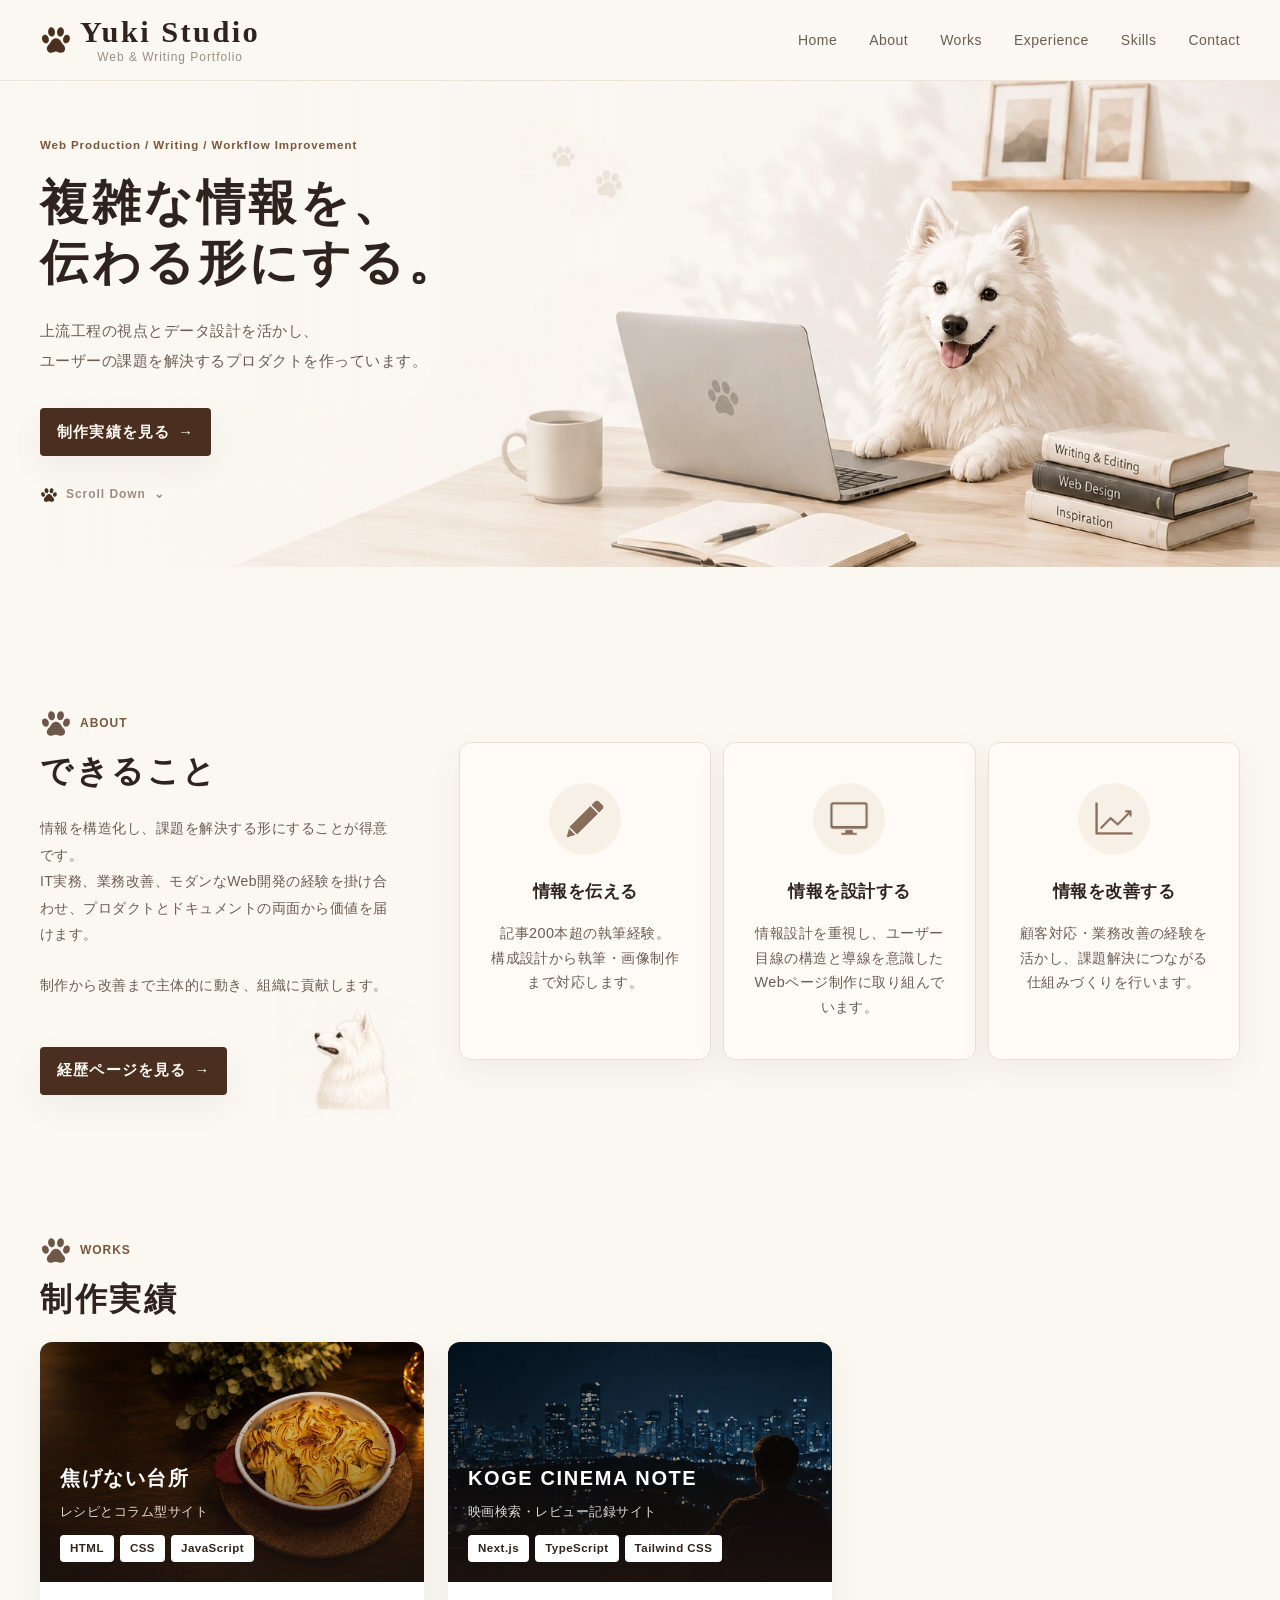
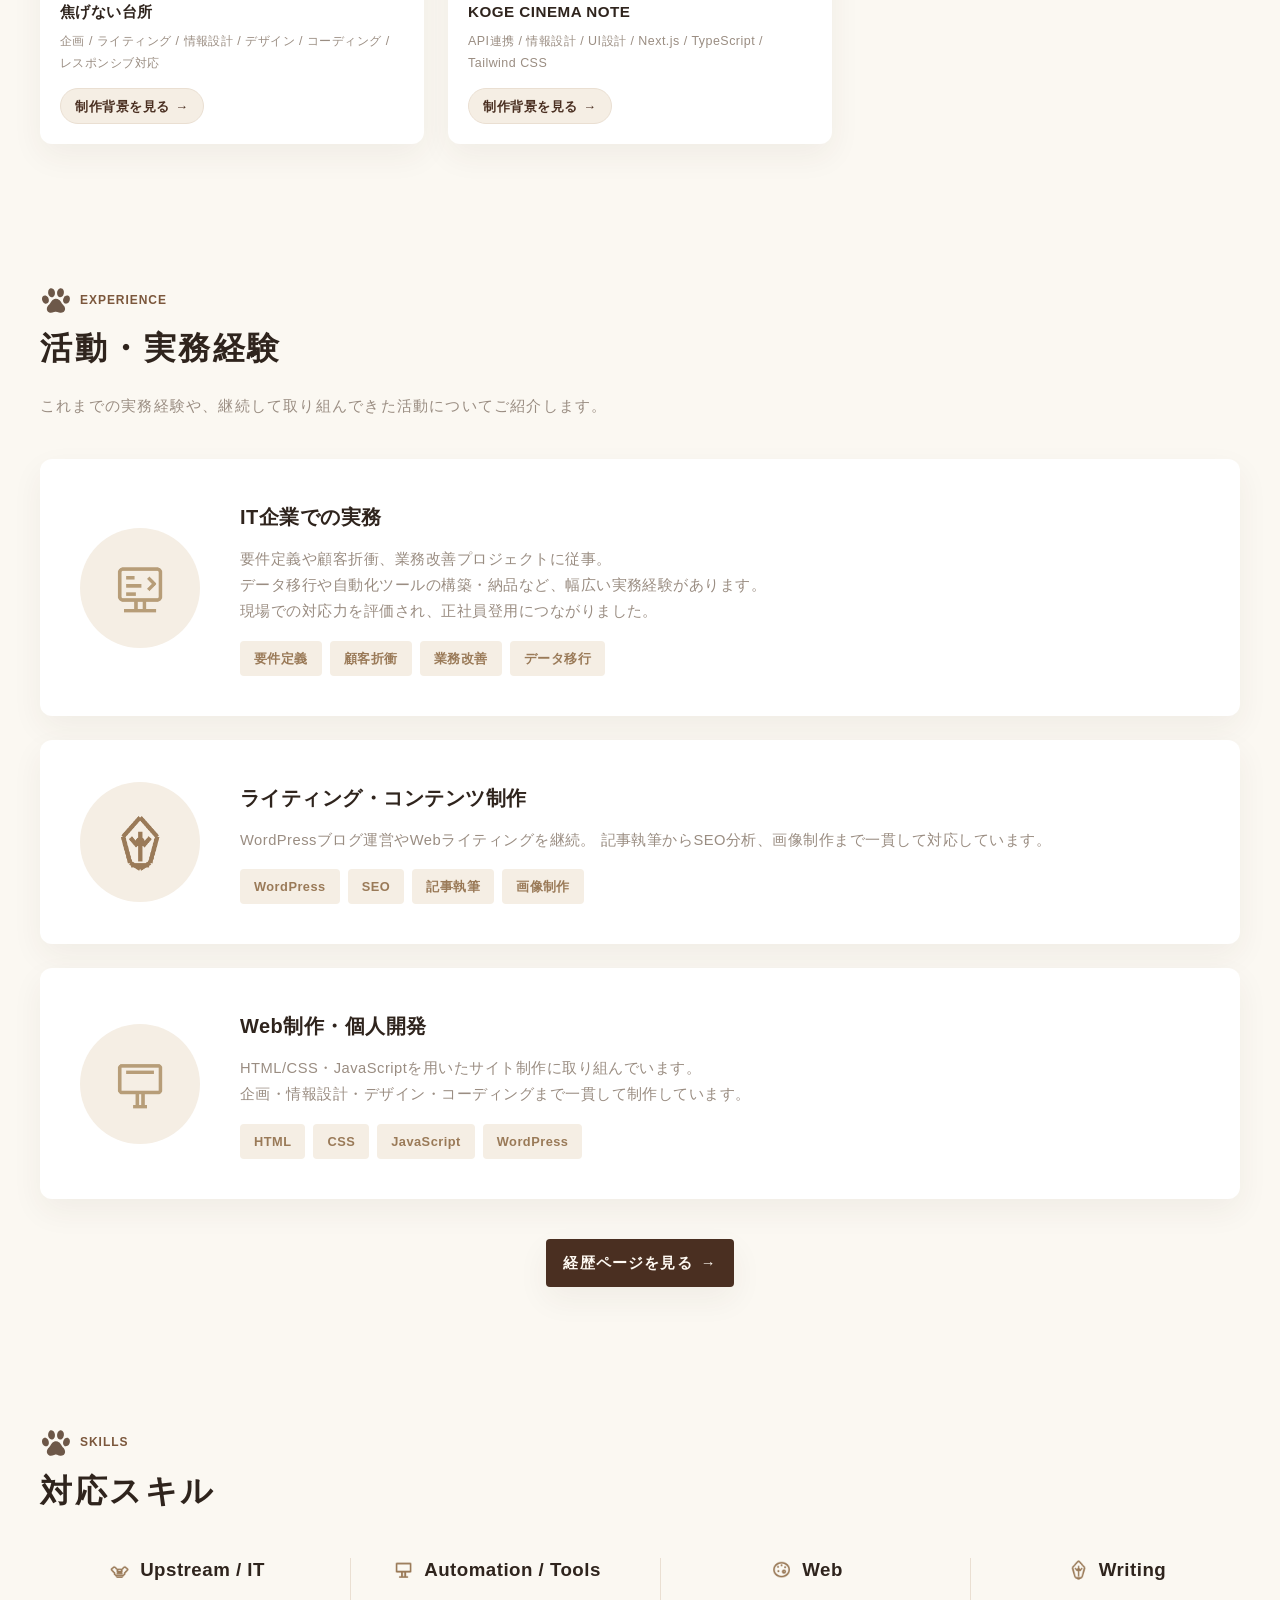
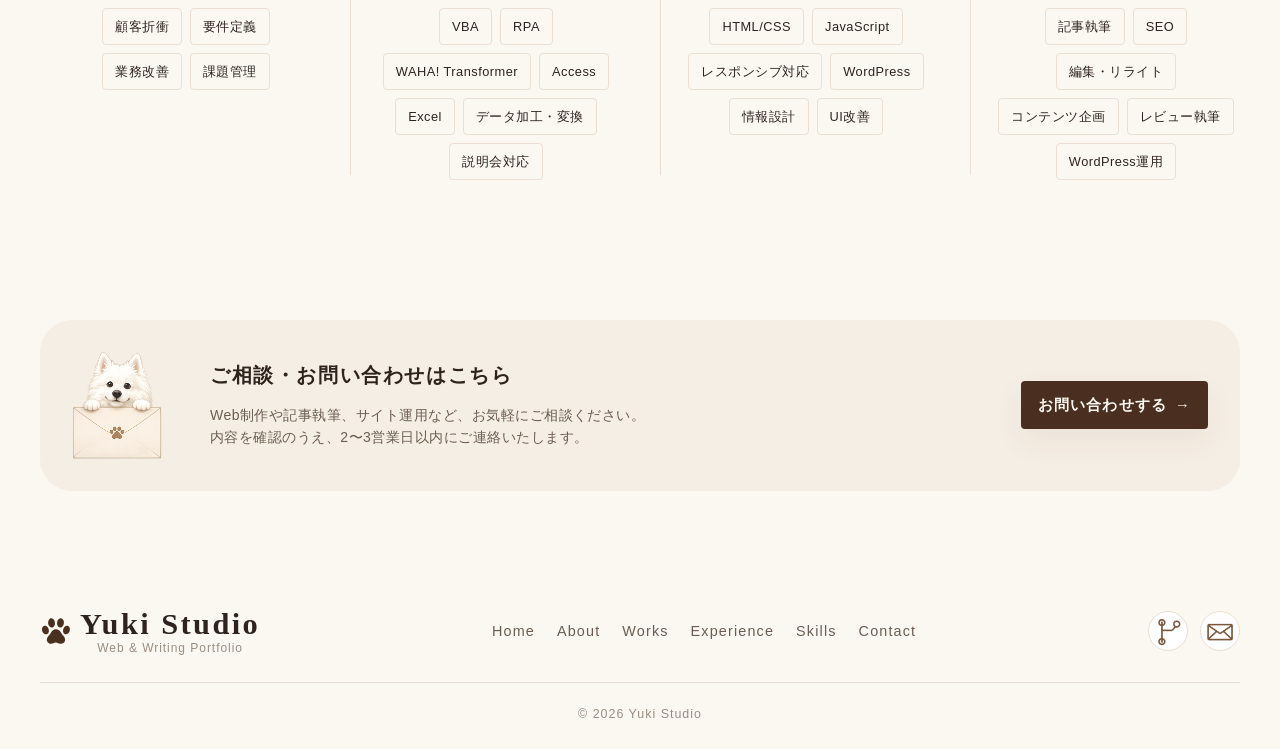
==== commit 6d4bb89b: "Refactor portfolio pages and styles" ====
--- a/index.html
+++ b/index.html
@@ -436,7 +436,7 @@
             <img src="images/github-repo-icon.webp" alt="GitHub">
           </a>
 
-          <a href="mailto:nishimura064@gmail.com" aria-label="メール">
+          <a href="contact.html" aria-label="メール">
             <img src="images/mail-icon.webp" alt="メール">
           </a>
         </div>
--- a/css/common.css
+++ b/css/common.css
@@ -464,9 +464,9 @@
     grid-template-columns: auto minmax(0, 1fr) auto;
     align-items: center;
     column-gap: var(--space-2xl);
-    padding: var(--space-xl) 150px;
     border-radius: var(--radius-lg);
     background: var(--color-bg-soft);
+    padding: var(--space-xl);
 }
 
 .contact-dog {
--- a/css/style.css
+++ b/css/style.css
@@ -41,7 +41,7 @@
 .hero-title {
     color: var(--color-text);
     font-family: var(--font-logo);
-    font-size: clamp(var(--text-2xl), 4vw, 3.5rem);
+    font-size: clamp(var(--text-2xl), 4vw, 3rem);
     font-weight: 700;
     line-height: 1.25;
     letter-spacing: var(--tracking-wide);
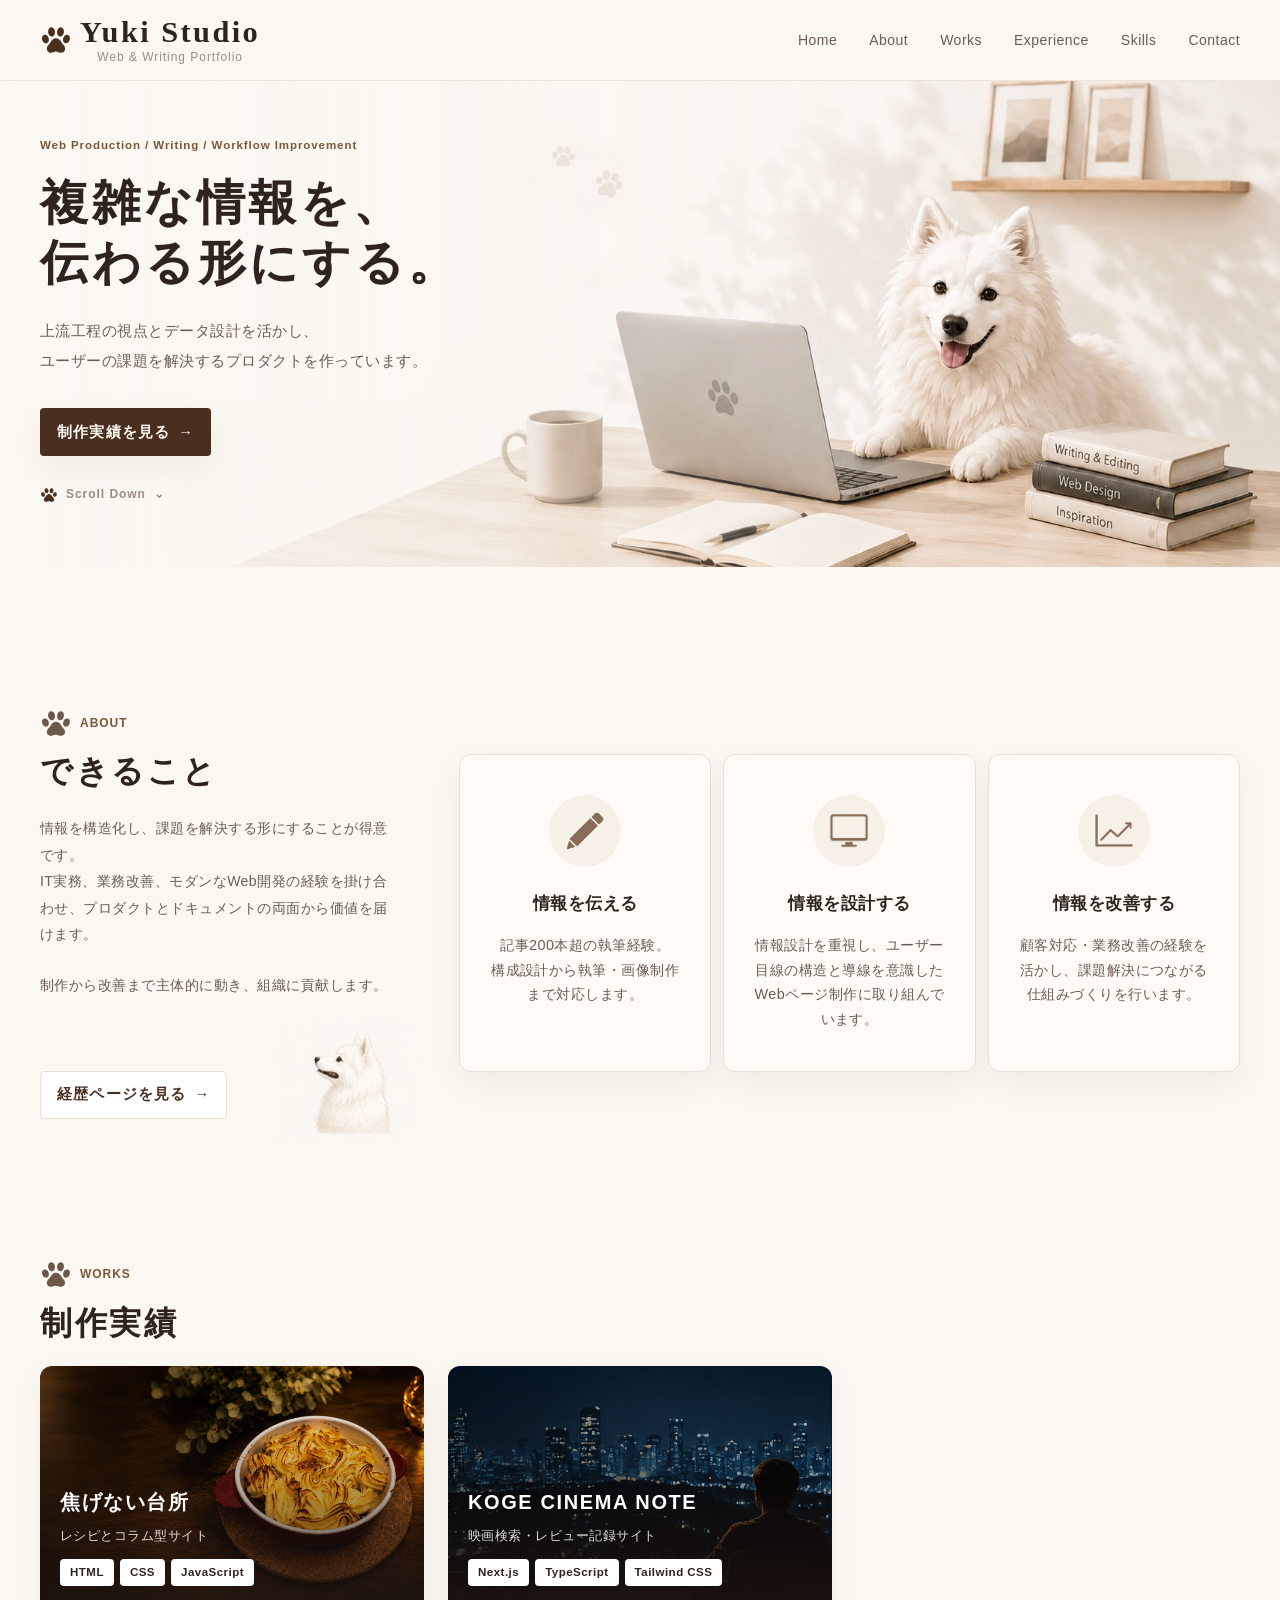
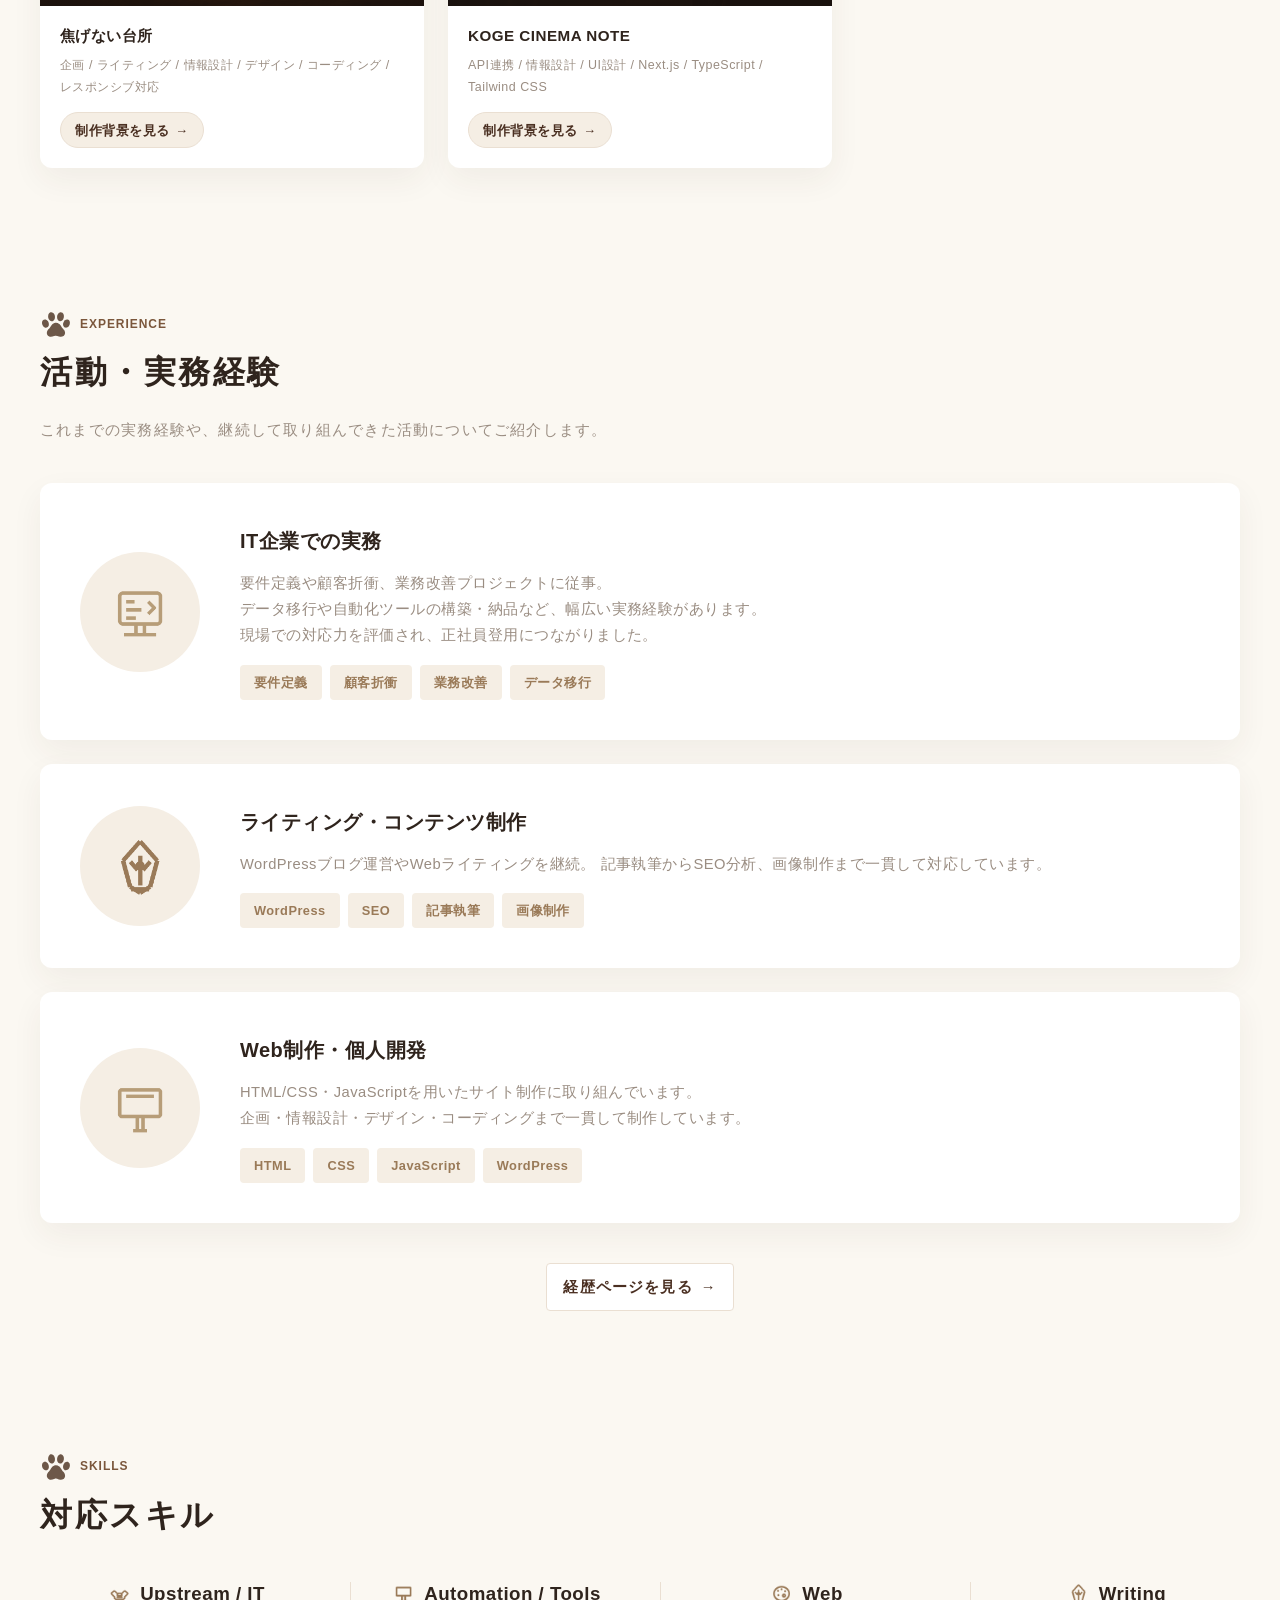
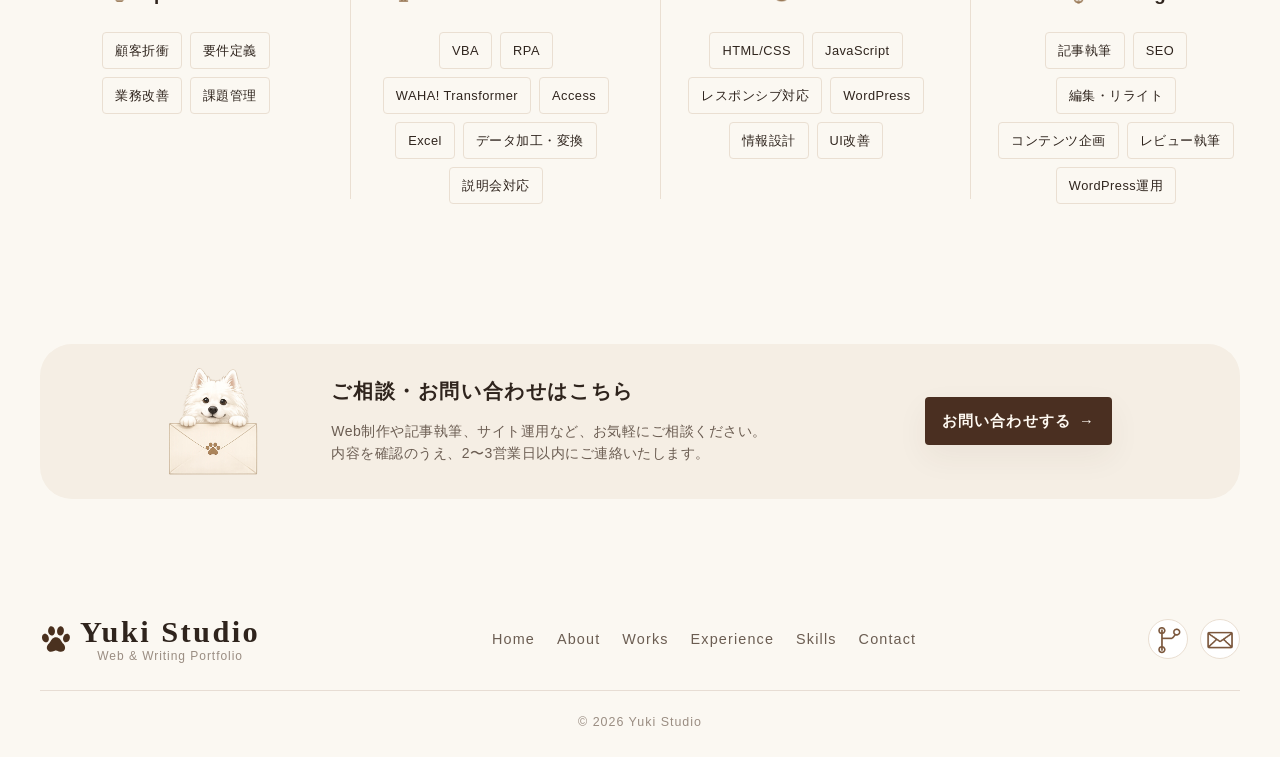
==== commit c64e8ce5: "Polish layout" ====
--- a/index.html
+++ b/index.html
@@ -36,7 +36,7 @@
           <li><a href="#works">Works</a></li>
           <li><a href="#experience">Experience</a></li>
           <li><a href="#skills">Skills</a></li>
-          <li><a href="#contact">Contact</a></li>
+          <li><a href="contact.html">Contact</a></li>
         </ul>
       </nav>
     </div>
@@ -95,10 +95,12 @@
             制作から改善まで主体的に動き、組織に貢献します。
           </p>
 
-          <a href="career.html" class="button button-primary">
-            経歴ページを見る
-            <span aria-hidden="true">→</span>
-          </a>
+          <div class="experience-link">
+            <a href="career.html" class="button button-primary">
+              経歴ページを見る
+              <span aria-hidden="true">→</span>
+            </a>
+          </div>
 
           <div class="about-dog">
             <img src="images/about-dog.webp" alt="白い犬のイラスト">
@@ -427,7 +429,7 @@
             <li><a href="#works">Works</a></li>
             <li><a href="#experience">Experience</a></li>
             <li><a href="#skills">Skills</a></li>
-            <li><a href="#contact">Contact</a></li>
+            <li><a href="contact.html">Contact</a></li>
           </ul>
         </nav>
 
--- a/css/common.css
+++ b/css/common.css
@@ -246,15 +246,22 @@
     background: var(--color-main);
 }
 
-.button-outline {
-    border-color: var(--color-text-light);
+.experience-link .button.button-primary {
     background: var(--color-surface);
     color: var(--color-main-dark);
-}
-
-.button-outline:hover {
+    border-color: var(--color-border);
+    box-shadow: none;
+}
+
+.experience-link .button.button-primary:hover {
+    background: var(--color-bg-soft);
+    color: var(--color-main-dark);
     border-color: var(--color-main);
-    background: var(--color-surface);
+}
+
+.about-section .experience-link {
+    display: inline-flex;
+    margin-top: var(--space-lg);
 }
 
 .text-link {
@@ -461,12 +468,12 @@
 /* ---------- Contact ---------- */
 .contact-pill {
     display: grid;
-    grid-template-columns: auto minmax(0, 1fr) auto;
+    grid-template-columns: auto minmax(0, 520px) auto;
     align-items: center;
     column-gap: var(--space-2xl);
     border-radius: var(--radius-lg);
     background: var(--color-bg-soft);
-    padding: var(--space-xl);
+    padding: var(--space-lg) calc(var(--space-3xl) + var(--space-3xl));
 }
 
 .contact-dog {
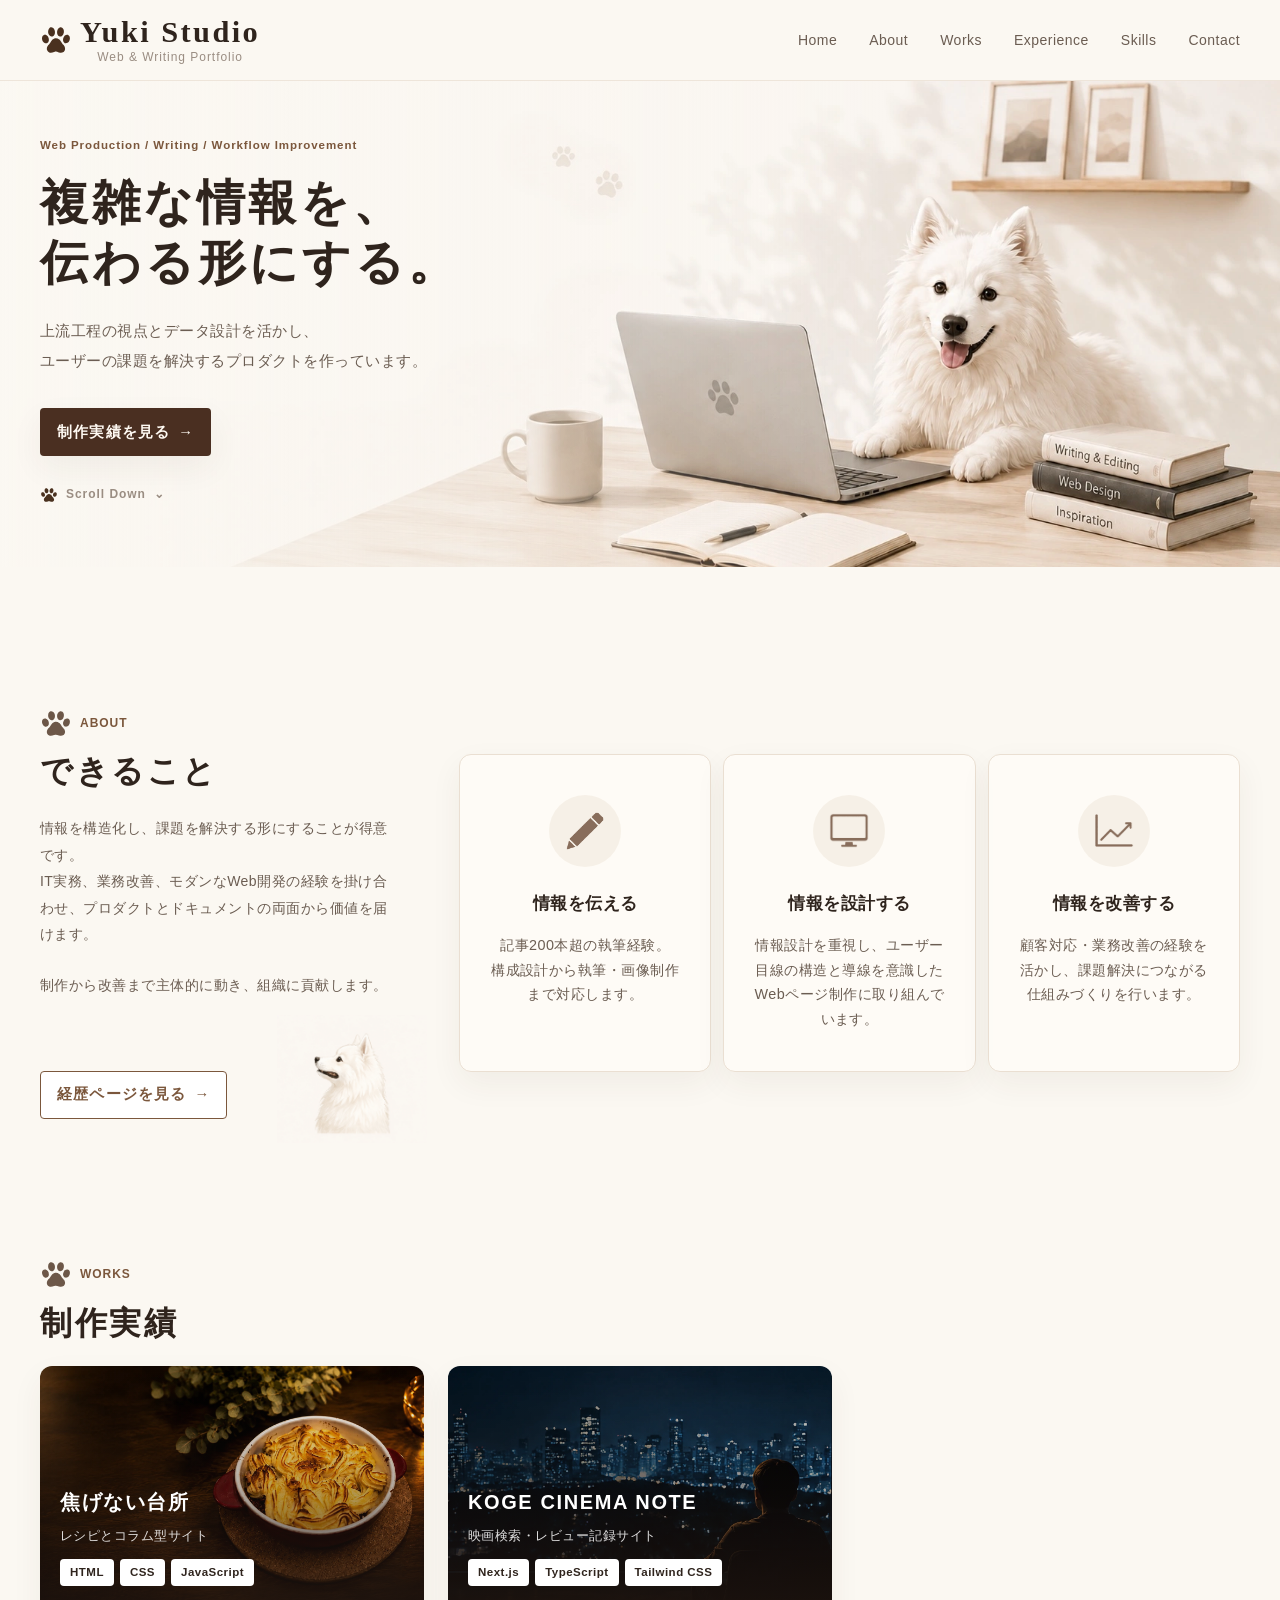
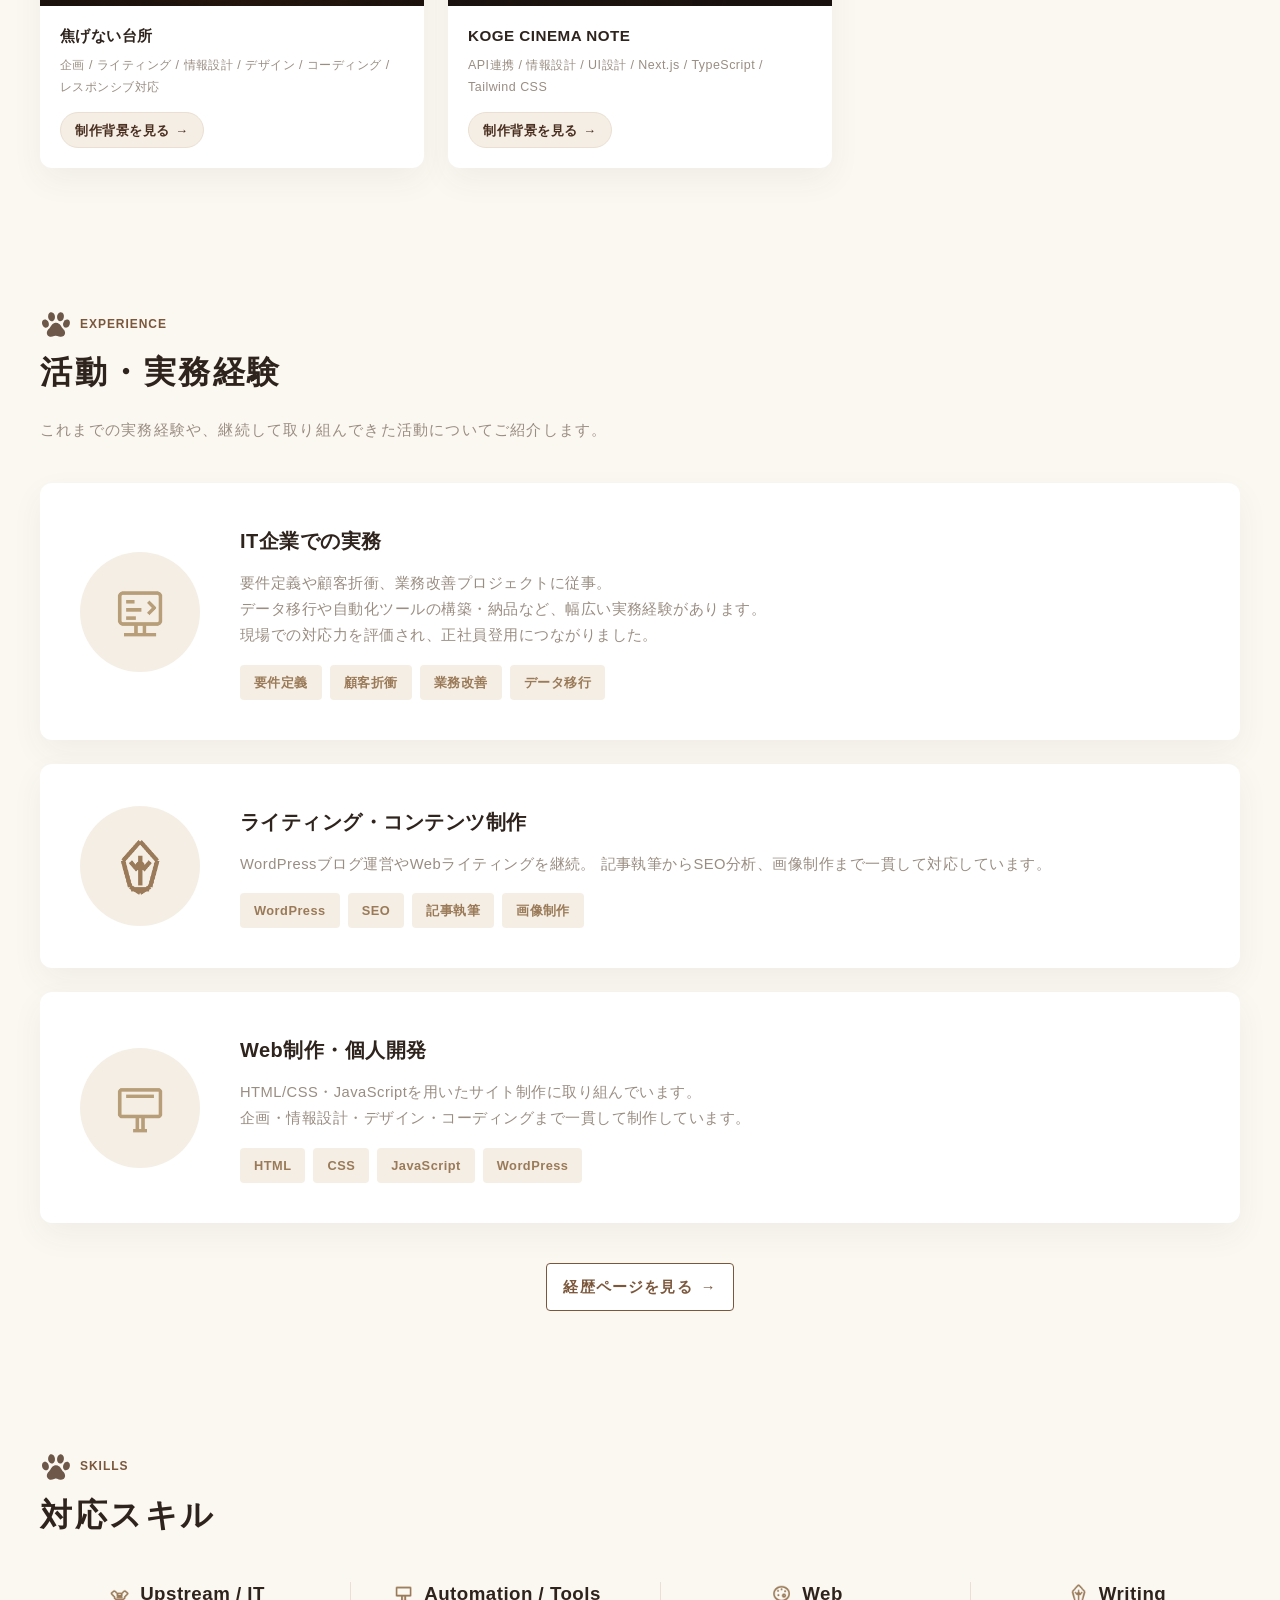
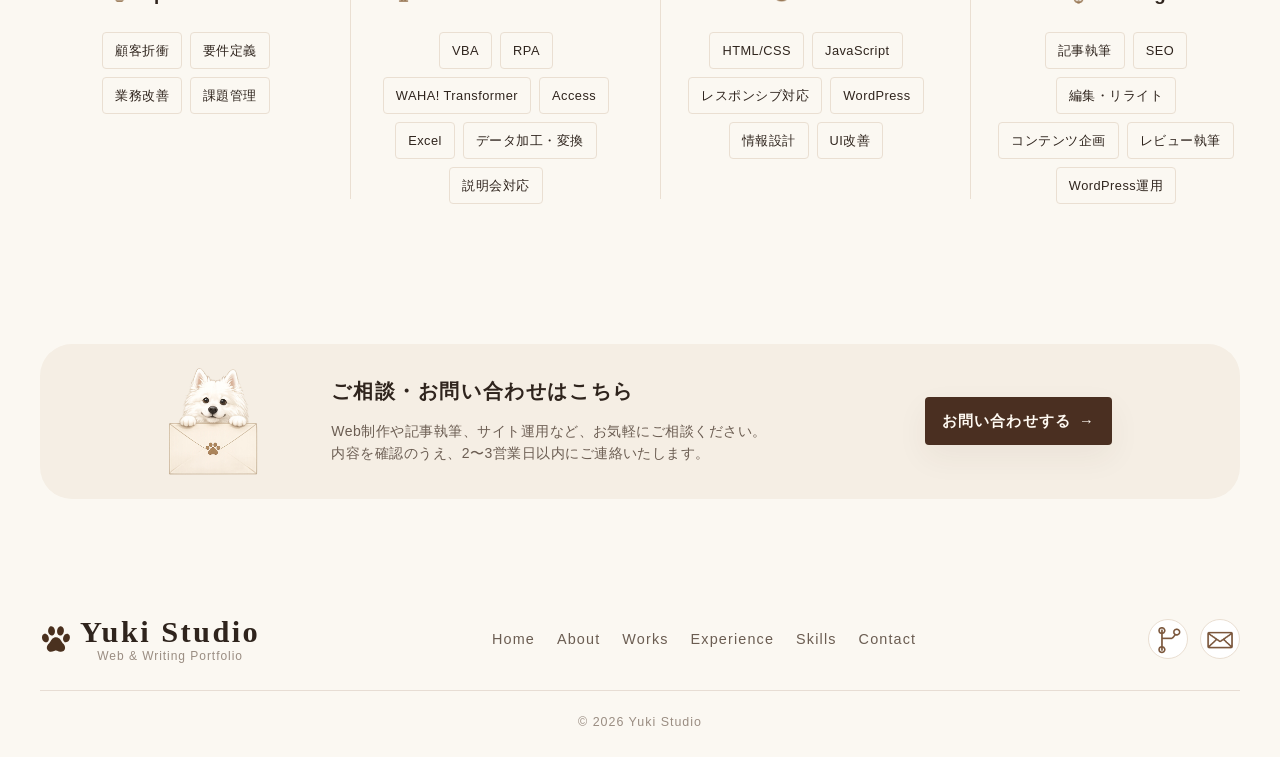
==== commit 77d54d7d: "Fix portfolio links and button styles" ====
--- a/index.html
+++ b/index.html
@@ -157,7 +157,7 @@
 
         <div class="works-list">
           <article class="work-card work-card-featured">
-            <a href="https://snow10-hub.github.io/kogenai-kitchen/index.html" class="work-image" target="_blank"
+            <a href="https://kogenai-kitchen.vercel.app/" class="work-image" target="_blank"
               rel="noopener noreferrer" aria-label="焦げない台所の公開サイトを見る">
               <img src="images/kogenai-kitchen.webp" alt="焦げない台所のサイト画面" width="640" height="380">
               <div class="work-image-text">
@@ -190,7 +190,7 @@
           </article>
 
           <article class="work-card">
-            <a href="https://koge-cinema-note-30aed1x6s-yuki-web-studio.vercel.app/" class="work-image" target="_blank"
+            <a href="https://koge-cinema-note.vercel.app/" class="work-image" target="_blank"
               rel="noopener noreferrer" aria-label="KOGE CINEMA NOTEを見る">
               <img src="images/movie-site.webp" alt="KOGE CINEMA NOTEのサイト画面" width="640" height="380">
               <div class="work-image-text">
--- a/css/common.css
+++ b/css/common.css
@@ -248,8 +248,8 @@
 
 .experience-link .button.button-primary {
     background: var(--color-surface);
-    color: var(--color-main-dark);
-    border-color: var(--color-border);
+    color: var(--color-main);
+    border-color: var(--main-dark);
     box-shadow: none;
 }
 
